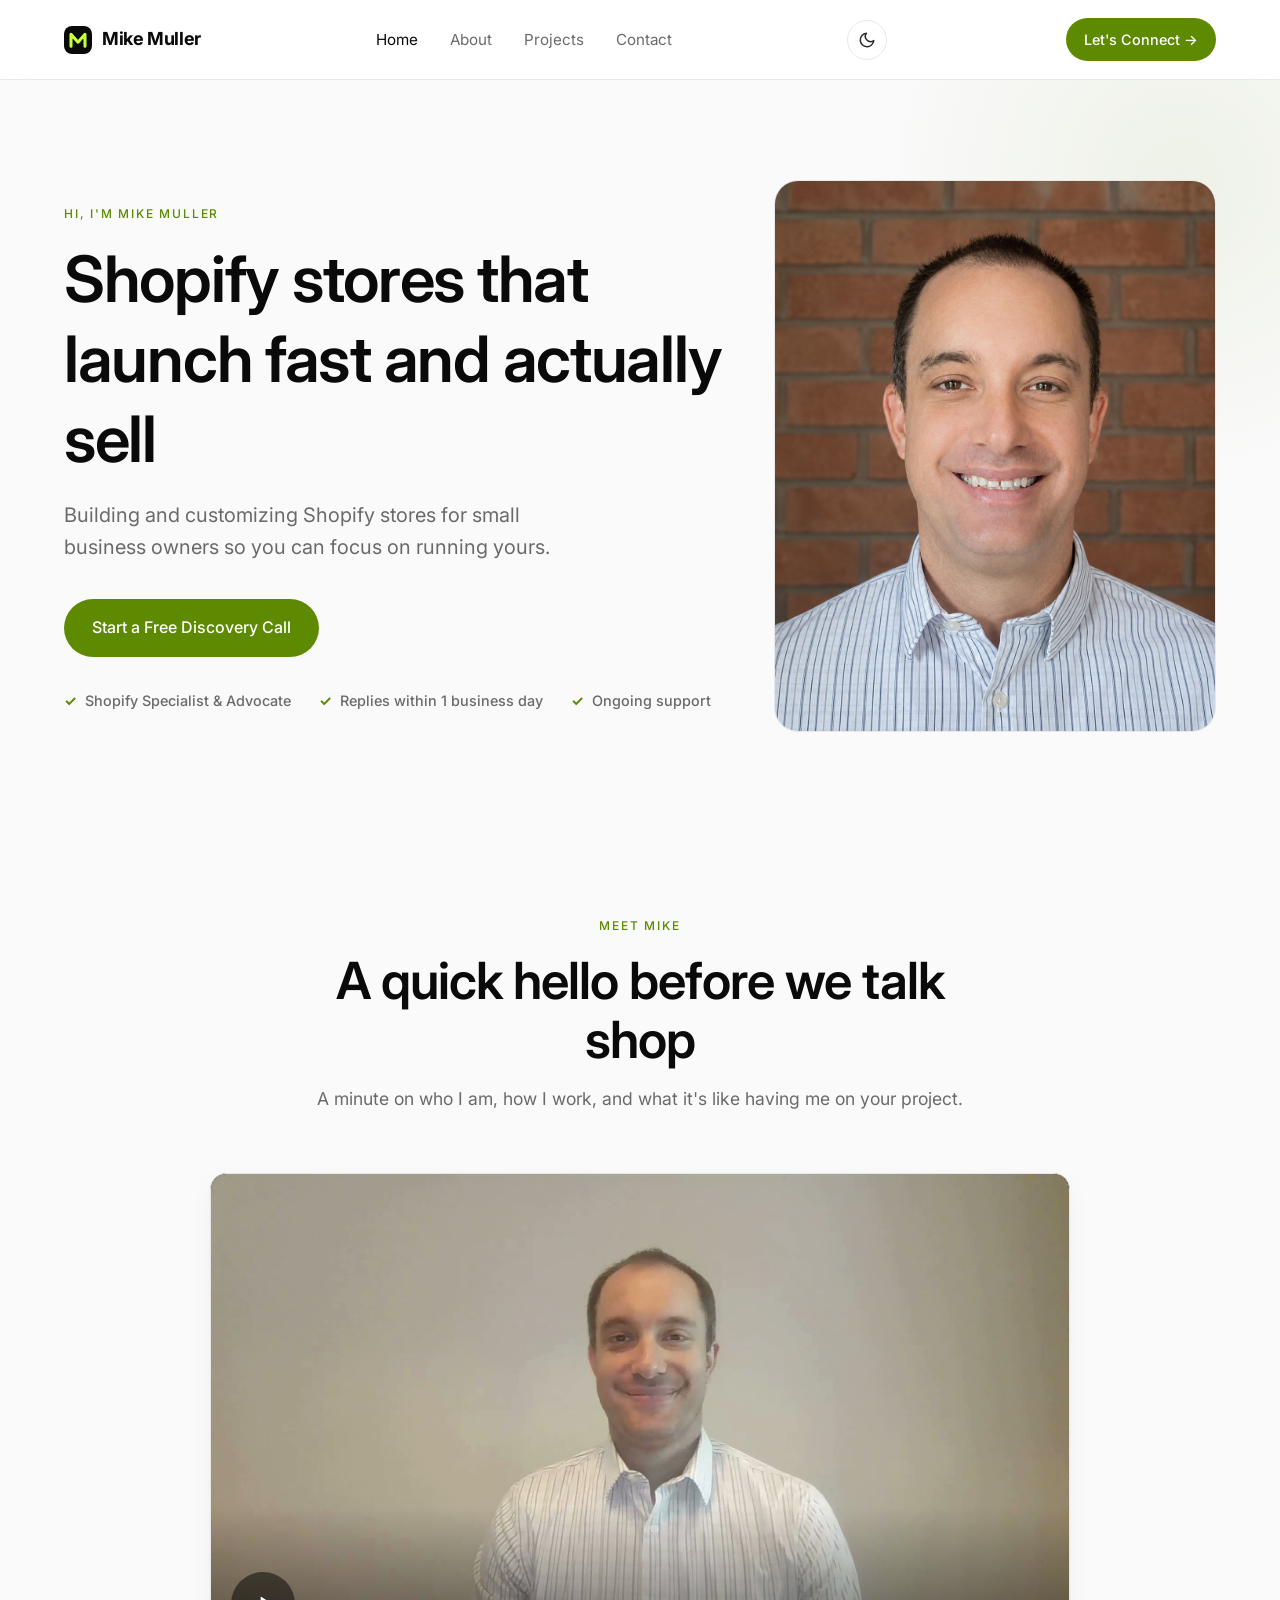
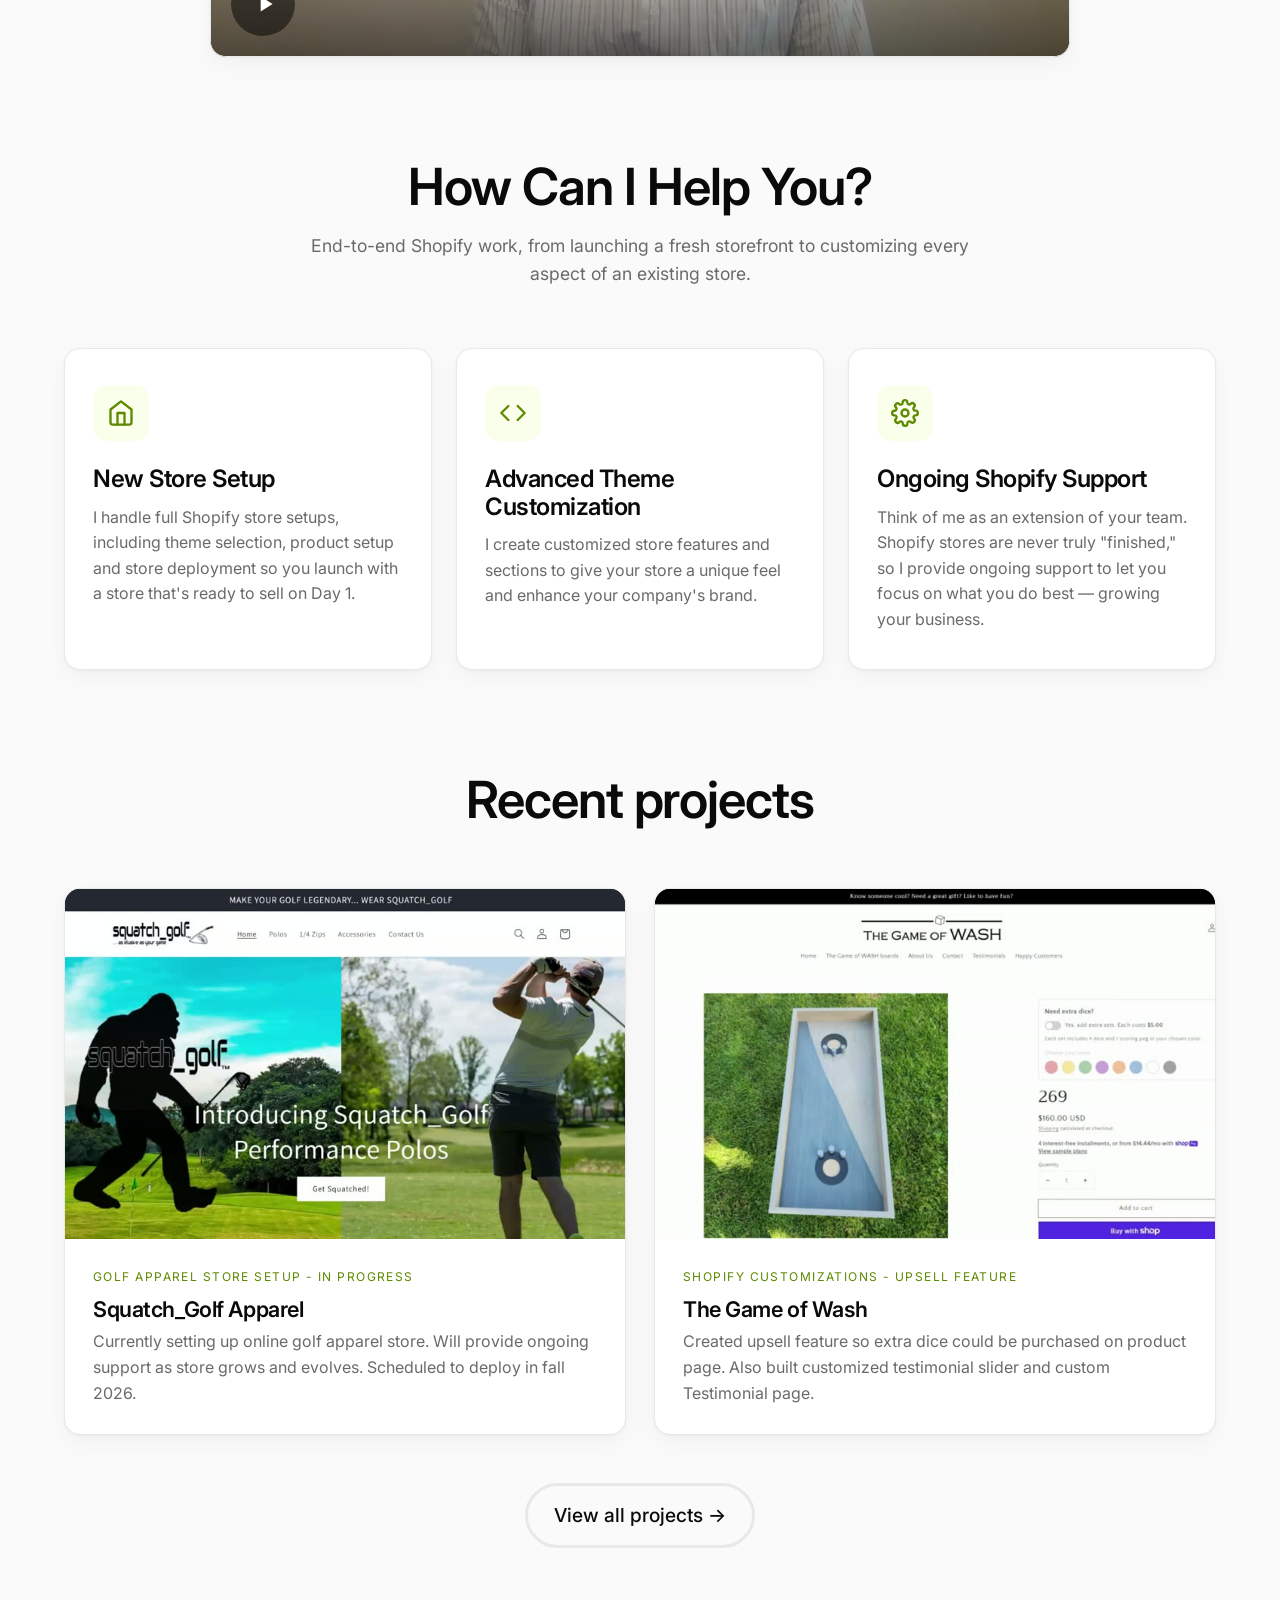
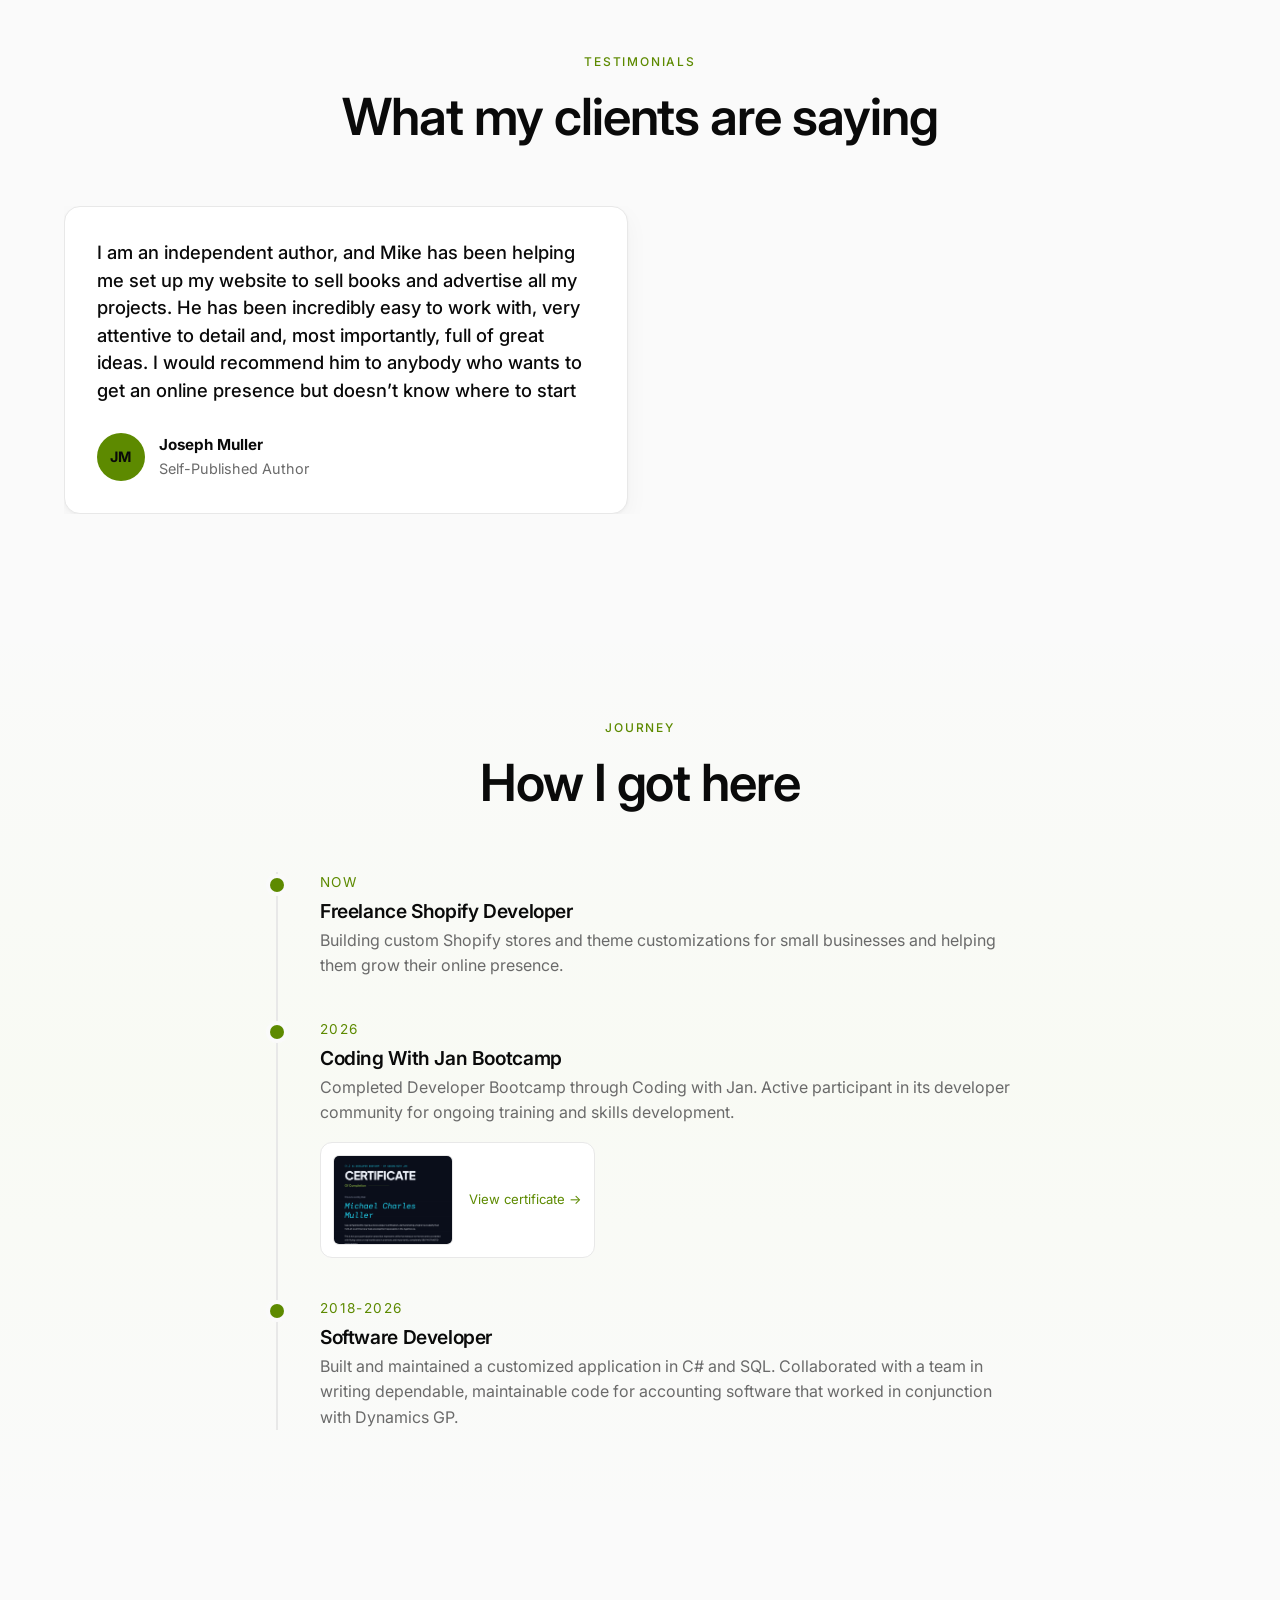
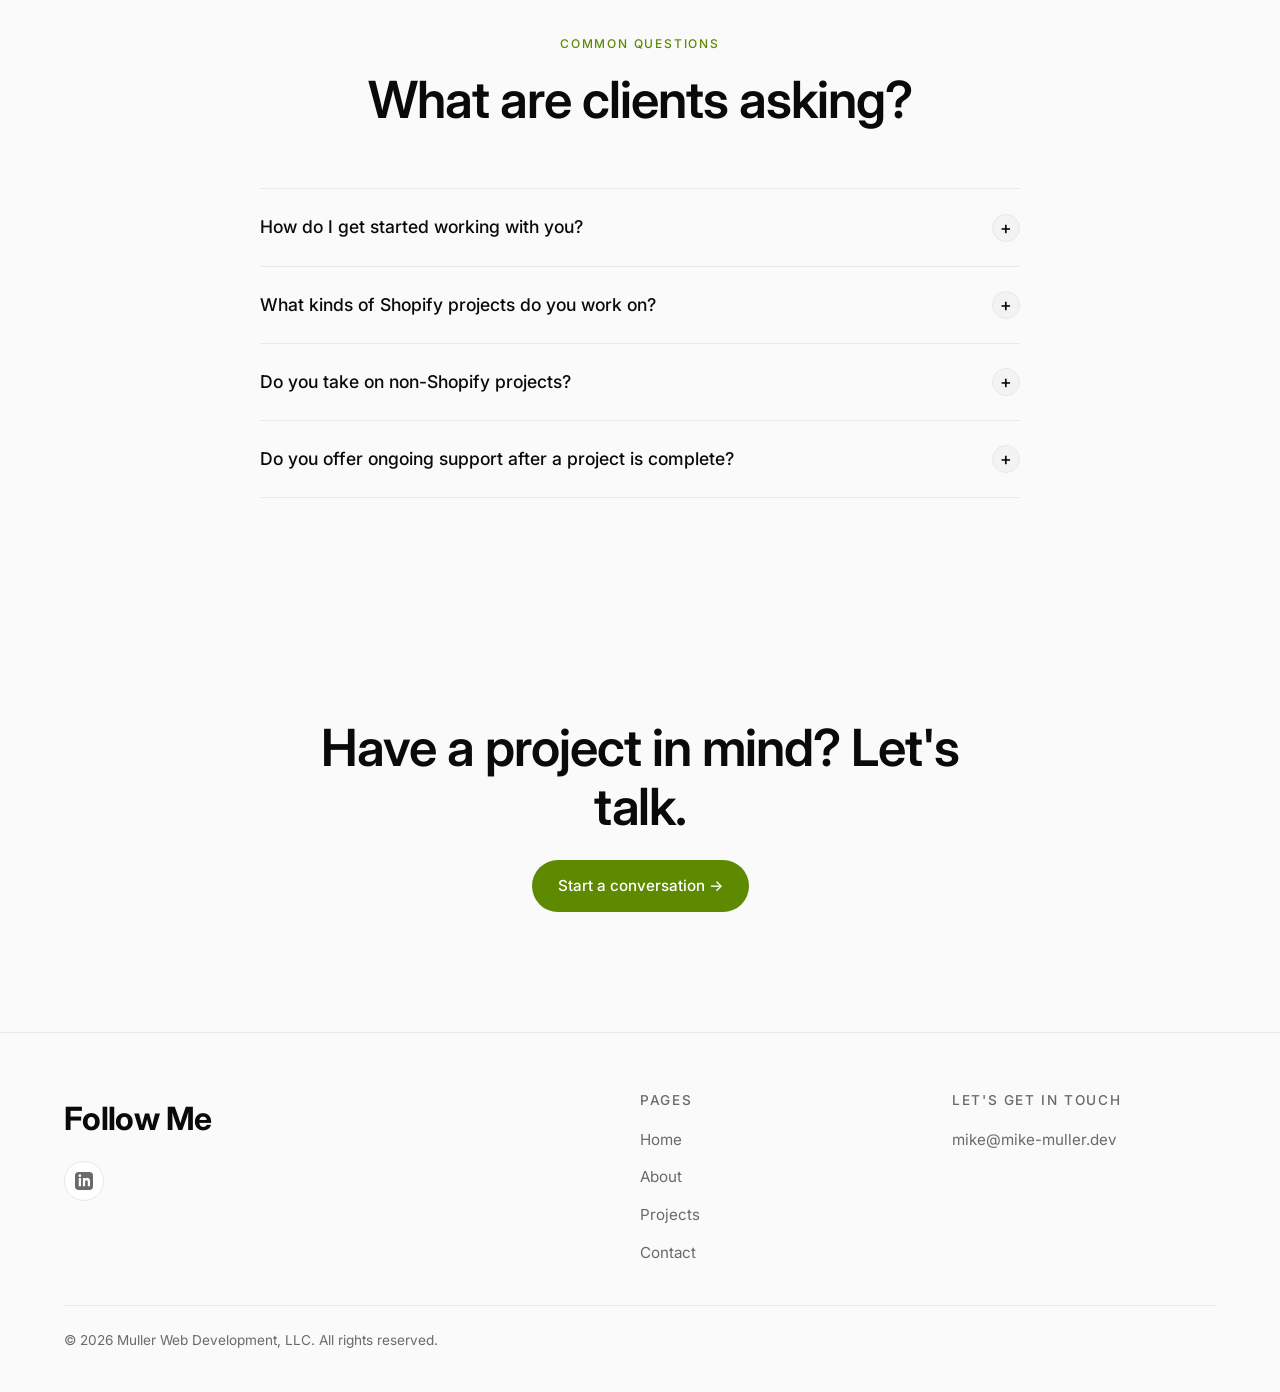
==== index.html @ 50ce7476 "Goes with previous checkin. More typo corrections and small rewording of sections." ====
<!DOCTYPE html>
<html lang="en">
<head>
  <meta charset="UTF-8" />
  <meta name="viewport" content="width=device-width, initial-scale=1.0" />
  <title>Mike Muller — Shopify Developer</title>
  <meta name="description" content="Mike Muller — Shopify Developer specializing in custom store setup, theme customization, and app integration." />
  <script>
    (function() {
      var prefersDark = false;
      try { prefersDark = localStorage.getItem('theme') === 'dark'; } catch (e) {}
      if (!prefersDark) document.documentElement.setAttribute('data-theme', 'light');
    })();
  </script>
  <link rel="preconnect" href="https://fonts.googleapis.com">
  <link rel="preconnect" href="https://fonts.gstatic.com" crossorigin>
  <link href="https://fonts.googleapis.com/css2?family=Inter:wght@400;500;600;700&display=swap" rel="stylesheet">
  <link rel="icon" type="image/svg+xml" href="assets/favicon.svg" />
  <link rel="icon" type="image/png" sizes="32x32" href="assets/favicon-32.png" />
  <link rel="icon" type="image/png" sizes="16x16" href="assets/favicon-16.png" />
  <link rel="apple-touch-icon" sizes="180x180" href="assets/apple-touch-icon.png" />
  <link rel="stylesheet" href="css/styles.css" />
</head>
<body>
  <div id="header"></div>

  <main>
    <!-- Hero -->
    <section class="hero">
      <div class="container hero-grid">
        <div>        
          <span class="eyebrow">Hi, I'm Mike Muller</span>            
          <h1>Shopify stores that launch fast and actually sell</h1>
          <p class="hero-tagline">Building and customizing Shopify stores for small business owners so you can focus on running yours.</p>
          <div class="hero-actions">
            <a href="contact.html" class="btn btn-primary">Start a Free Discovery Call</a>
          </div>
          <ul class="hero-trust">
            <li>Shopify Specialist & Advocate</li>
            <li>Replies within 1 business day</li>
            <li>Ongoing support</li>
          </ul>
        </div>
        <div class="hero-portrait">
          <img src="assets/profile-hero-enhanced.png" alt="Mike Muller" width="900" height="1125">
        </div>
      </div>
    </section>

    <!-- Intro video -->
    <section class="section" id="intro">
      <div class="container">
        <div class="section-header reveal">
          <span class="eyebrow">Meet Mike</span>
          <h2>A quick hello before we talk shop</h2>
          <p>A minute on who I am, how I work, and what it's like having me on your project.</p>
        </div>
        <button type="button" class="intro-video project-thumb-video reveal" data-video="assets/intro-home-page.mp4" aria-label="Play Mike Muller's introduction video">
          <video class="project-preview" src="assets/intro-home-page.mp4" poster="assets/home-intro-poster.jpg" muted playsinline preload="none"></video>
          <span class="video-play-badge" aria-hidden="true">
          <!-- Show play arrow within video. Without it, play icon displays as a green circle-->
            <svg viewBox="0 0 24 24" fill="currentColor"><path d="M8 5v14l11-7z"/></svg> 
          </span>
        </button>
      </div>
    </section>

    <!-- Services -->
    <section class="section" id="services" style="padding-top: 0;">
      <div class="container">
        <div class="section-header reveal">          
          <h2>How Can I Help You?</h2>
          <p>End-to-end Shopify work, from launching a fresh storefront to customizing every aspect of an existing store.</p>
        </div>
        <div class="services-grid">
          <div class="service-card reveal">
            <div class="service-icon">
              <svg viewBox="0 0 24 24" fill="none" stroke="currentColor" stroke-width="2" stroke-linecap="round" stroke-linejoin="round"><path d="M3 9l9-7 9 7v11a2 2 0 0 1-2 2H5a2 2 0 0 1-2-2z"/><polyline points="9 22 9 12 15 12 15 22"/></svg>
            </div>
            <h3>New Store Setup</h3>
            <p>I handle full Shopify store setups, including theme selection, product setup and store deployment so you launch with a store that's ready to sell on Day 1.</p>
          </div>
          <div class="service-card reveal">
            <div class="service-icon">
              <svg viewBox="0 0 24 24" fill="none" stroke="currentColor" stroke-width="2" stroke-linecap="round" stroke-linejoin="round"><polyline points="16 18 22 12 16 6"/><polyline points="8 6 2 12 8 18"/></svg>
            </div>
            <h3>Advanced Theme Customization</h3>
            <p>I create customized store features and sections to give your store a unique feel and enhance your company's brand.</p>
          </div>
          <div class="service-card reveal">
            <div class="service-icon">
              <svg viewBox="0 0 24 24" fill="none" stroke="currentColor" stroke-width="2" stroke-linecap="round" stroke-linejoin="round"><circle cx="12" cy="12" r="3"/><path d="M19.4 15a1.65 1.65 0 0 0 .33 1.82l.06.06a2 2 0 0 1-2.83 2.83l-.06-.06a1.65 1.65 0 0 0-1.82-.33 1.65 1.65 0 0 0-1 1.51V21a2 2 0 0 1-4 0v-.09A1.65 1.65 0 0 0 9 19.4a1.65 1.65 0 0 0-1.82.33l-.06.06a2 2 0 0 1-2.83-2.83l.06-.06a1.65 1.65 0 0 0 .33-1.82 1.65 1.65 0 0 0-1.51-1H3a2 2 0 0 1 0-4h.09A1.65 1.65 0 0 0 4.6 9a1.65 1.65 0 0 0-.33-1.82l-.06-.06a2 2 0 0 1 2.83-2.83l.06.06a1.65 1.65 0 0 0 1.82.33H9a1.65 1.65 0 0 0 1-1.51V3a2 2 0 0 1 4 0v.09a1.65 1.65 0 0 0 1 1.51 1.65 1.65 0 0 0 1.82-.33l.06-.06a2 2 0 0 1 2.83 2.83l-.06.06a1.65 1.65 0 0 0-.33 1.82V9a1.65 1.65 0 0 0 1.51 1H21a2 2 0 0 1 0 4h-.09a1.65 1.65 0 0 0-1.51 1z"/></svg>
            </div>
            <h3>Ongoing Shopify Support</h3>
            <p>Think of me as an extension of your team. Shopify stores are never truly "finished," so I provide ongoing support to let you focus on what you do best — growing your business.</p>
          </div>
        </div>
      </div>
    </section>    

    <!-- Projects preview -->
    <section class="section" id="projects" style="padding-top: 0;">
      <div class="container">
        <div class="section-header reveal">          
          <h2>Recent projects</h2>
        </div>
        <div class="projects-grid">
          <a href="squatchgolf.html" class="project-card reveal">
            <div class="project-thumb project-thumb-video">
              <video class="project-preview" src="assets/squatch-golf-latest.mp4" poster="assets/squatch-golf-latest-poster.jpg" muted playsinline preload="metadata"></video>
            </div>
            <div class="project-body">
              <span class="project-tag">Golf Apparel Store Setup - In Progress</span>
              <h3>Squatch_Golf Apparel</h3>
              <p>Currently setting up online golf apparel store. Will provide ongoing support as store grows and evolves. Scheduled to deploy in fall 2026.</p>
            </div>
          </a>
          <a href="thegameofwash.html" class="project-card reveal">
            <div class="project-thumb project-thumb-video">
              <video class="project-preview" src="assets/game-of-wash.mp4" poster="assets/game-of-wash-poster.jpg" muted playsinline preload="metadata"></video>
            </div>            
            <div class="project-body">
              <span class="project-tag">Shopify Customizations - Upsell feature</span>
              <h3>The Game of Wash</h3>
              <p>Created upsell feature so extra dice could be purchased on product page. Also built customized testimonial slider and custom Testimonial page.</p>
            </div>
          </a>
        </div>
        <div class="projects-cta reveal">
          <a href="projects.html" class="btn btn-ghost">View all projects →</a>
        </div>
      </div>
    </section>

    <!-- Testimonials carousel -->
    <section class="section" id="testimonials" style="padding-top: 0;">
      <div class="container">
        <div class="section-header reveal">
          <span class="eyebrow">Testimonials</span>
          <h2>What my clients are saying</h2>
        </div>

        <div class="testimonial-carousel reveal" role="region" aria-roledescription="carousel" aria-label="Client testimonials">
          <div class="testimonial-viewport">
            <div class="testimonial-track">
              <!-- Real testimonial -->
              <figure class="testimonial-card">
                <blockquote>I am an independent author, and Mike has been helping me set up my website to sell books and advertise all my projects. He has been incredibly easy to work with, very attentive to detail and, most importantly, full of great ideas.  I would recommend him to anybody who wants to get an online presence but doesn’t know where to start</blockquote>
                <figcaption class="testimonial-author">
                  <span class="testimonial-avatar" aria-hidden="true">JM</span>
                  <span>
                    <strong>Joseph Muller</strong>
                    <span class="testimonial-role">Self-Published Author</span>
                  </span>
                </figcaption>
              </figure>
            </div>
          </div>

          <div class="testimonial-controls">
            <button type="button" class="testimonial-arrow" data-testimonial-prev aria-label="Previous testimonial">
              <svg viewBox="0 0 24 24" fill="none" stroke="currentColor" stroke-width="2" stroke-linecap="round" stroke-linejoin="round" aria-hidden="true"><path d="M15 18l-6-6 6-6"/></svg>
            </button>
            <button type="button" class="testimonial-arrow" data-testimonial-next aria-label="Next testimonial">
              <svg viewBox="0 0 24 24" fill="none" stroke="currentColor" stroke-width="2" stroke-linecap="round" stroke-linejoin="round" aria-hidden="true"><path d="M9 18l6-6-6-6"/></svg>
            </button>
          </div>
        </div>
      </div>
    </section>

     <!-- Timeline -->
    <section class="section" style="background: linear-gradient(180deg, transparent, rgba(199,255,58,0.03), transparent);">
      <div class="container">
        <div class="section-header reveal">
          <span class="eyebrow">Journey</span>
          <h2>How I got here</h2>
        </div>
        <div class="timeline">
          <div class="timeline-item reveal">
            <div class="timeline-date">Now</div>
            <h3>Freelance Shopify Developer</h3>
            <p>Building custom Shopify stores and theme customizations for small businesses and helping them grow their online presence.</p>
          </div>
          <div class="timeline-item reveal">
            <div class="timeline-date">2026</div>
            <h3>Coding With Jan Bootcamp</h3>
            <p>Completed Developer Bootcamp through Coding with Jan. Active participant in its developer community for ongoing training and skills development.</p>
            <div class="credential">
              <button type="button" class="credential-card" data-image="assets/certificate.png"
                      data-image-alt="AI Developer Bootcamp certificate awarded to Michael Charles Muller by Coding with Jan, dated August 2026">
                <img class="credential-thumb" src="assets/certificate.png" alt="" loading="lazy">
                <span class="credential-body">
                  <span class="credential-action">View certificate →</span>
                </span>
              </button>
            </div>
          </div>
          <div class="timeline-item reveal">
            <div class="timeline-date">2018-2026</div>
            <h3>Software Developer</h3>
            <p>Built and maintained a customized application in C# and SQL. Collaborated with a team in writing dependable, maintainable code for accounting software that worked in conjunction with Dynamics GP.</p>
          </div>
        </div>
      </div>
    </section>

    <!-- FAQ -->
    <section class="section">
      <div class="container">
        <div class="section-header reveal">
          <span class="eyebrow">Common questions</span>
          <h2>What are clients asking?</h2>
        </div>
        <div class="faq-list">
          <div class="faq-item reveal">
            <button class="faq-question">How do I get started working with you?<span class="faq-toggle">+</span></button>
            <div class="faq-answer"><p>Fill out the contact form and tell me about your project. I'll get back to you within 1 business day to schedule a free discovery call. From there, I'll send a proposal with scope, timeline, and pricing.</p></div>
          </div>
          <div class="faq-item reveal">
            <button class="faq-question">What kinds of Shopify projects do you work on?<span class="faq-toggle">+</span></button>
            <div class="faq-answer"><p>I specialize in Shopify store builds, theme customizations, ongoing support and landing page design. Currently, I don't work on custom Shopify apps.</p></div>
          </div>
          <div class="faq-item reveal">
            <button class="faq-question">Do you take on non-Shopify projects?<span class="faq-toggle">+</span></button>
            <div class="faq-answer"><p>Occasionally, but my core expertise is Shopify. If you're not sure, reach out and we can discuss.</p></div>
          </div>
          <div class="faq-item reveal">
            <button class="faq-question">Do you offer ongoing support after a project is complete?<span class="faq-toggle">+</span></button>
            <div class="faq-answer"><p>Yes. Every project includes a 30-day post-launch period for bug fixes at no charge. After that, ongoing support and updates are available as a paid service. I'll always give you clear documentation so your team can handle day-to-day tasks independently if you prefer.</p></div>
          </div>          
        </div>
      </div>
    </section>

    <!-- Footer CTA -->
    <section class="footer-cta">
      <div class="container">        
        <h2 class="reveal">Have a project in mind? Let's talk.</h2>
        <a href="contact.html" class="btn btn-primary">Start a conversation →</a>
      </div>
    </section>
  </main>

  <div class="video-lightbox" id="videoLightbox" role="dialog" aria-modal="true" aria-label="Media preview" aria-hidden="true">
    <button type="button" class="video-lightbox-close" aria-label="Close preview">&times;</button>
    <div class="video-lightbox-inner">
      <video class="video-lightbox-player" controls playsinline></video>
      <img class="video-lightbox-image" alt="" hidden>
    </div>
  </div>

  <div id="footer"></div>

  <script src="js/includes.js"></script>
</body>
</html>
---- css/styles.css ----
/* ===== Reset & base ===== */
*, *::before, *::after { box-sizing: border-box; margin: 0; padding: 0; }
html { scroll-behavior: smooth; }
body {
  font-family: 'Inter', -apple-system, BlinkMacSystemFont, 'Segoe UI', Roboto, sans-serif;
  background: var(--bg);
  color: var(--text);
  line-height: 1.6;
  -webkit-font-smoothing: antialiased;
  overflow-x: hidden;
  transition: background-color 0.3s ease, color 0.3s ease;
}
img { max-width: 100%; display: block; }
a { color: inherit; text-decoration: none; }
button { font: inherit; cursor: pointer; border: none; background: none; color: inherit; }

:root {
  --bg: #0a0a0a;
  --bg-elev: #141414;
  --bg-card: #161616;
  --border: #262626;
  --text: #e8e8e8;
  --muted: #8a8a8a;
  --heading: #ffffff;
  --nav-bg: rgba(10, 10, 10, 0.85);
  --portrait-text: rgba(255, 255, 255, 0.06);
  --accent: #c7ff3a;
  --accent-hover: #b8f028;
  --error: #ff6b6b;
  --max-width: 1200px;
  --radius: 16px;
}

[data-theme="light"] {
  --bg: #fafafa;
  --bg-elev: #ffffff;
  --bg-card: #ffffff;
  --border: #e8e8e8;
  --text: #2a2a2a;
  --muted: #6a6a6a;
  --heading: #0a0a0a;
  --nav-bg: rgba(255, 255, 255, 0.85);
  --portrait-text: rgba(0, 0, 0, 0.06);
  --accent: #5d8a00;
  --accent-hover: #4a6f00;
  --error: #c92a2a;
}

.container {
  max-width: var(--max-width);
  margin: 0 auto;
  padding: 0 24px;
}

/* ===== Typography ===== */
h1, h2, h3, h4 { font-weight: 600; line-height: 1.15; letter-spacing: -0.02em; color: var(--heading); }
h1 { font-size: clamp(2.5rem, 6vw, 5rem); }
h2 { font-size: clamp(2rem, 4vw, 3.25rem); }
h3 { font-size: 1.5rem; }
p { color: var(--muted); }

.eyebrow {
  display: inline-block;
  font-size: 0.75rem;
  text-transform: uppercase;
  letter-spacing: 0.15em;
  color: var(--accent);
  font-weight: 500;
  margin-bottom: 16px;
}

/* ===== Navigation ===== */
.nav {
  position: sticky;
  top: 0;
  z-index: 100;
  background: var(--nav-bg);
  backdrop-filter: blur(12px);
  -webkit-backdrop-filter: blur(12px);
  border-bottom: 1px solid var(--border);
  transition: background-color 0.3s ease, border-color 0.3s ease;
}
.nav-inner {
  display: flex;
  align-items: center;
  justify-content: space-between;
  padding: 18px 24px;
  max-width: var(--max-width);
  margin: 0 auto;
}
.logo {
  display: inline-flex;
  align-items: center;
  gap: 10px;
  font-weight: 700;
  font-size: 1.125rem;
  letter-spacing: -0.02em;
  color: var(--heading);
}
.logo-mark {
  flex-shrink: 0;
  border-radius: 8px;
}
.logo .logo-text { color: var(--heading); }
.logo span { color: var(--accent); }
.nav-links {
  display: flex;
  gap: 32px;
  list-style: none;
}
.nav-links a {
  color: var(--muted);
  font-size: 0.95rem;
  transition: color 0.2s;
}
.nav-links a:hover, .nav-links a.active { color: var(--heading); }
.nav-cta {
  display: inline-flex;
  align-items: center;
  gap: 8px;
  background: var(--accent);
  color: #0a0a0a;
  padding: 10px 18px;
  border-radius: 999px;
  font-weight: 500;
  font-size: 0.9rem;
  transition: background 0.2s, transform 0.2s;
}
.nav-cta:hover { background: var(--accent-hover); transform: translateY(-1px); }
.nav-toggle {
  display: none;
  width: 40px;
  height: 40px;
  align-items: center;
  justify-content: center;
}
.nav-toggle span {
  width: 22px;
  height: 2px;
  background: var(--heading);
  position: relative;
  transition: all 0.3s;
}
.nav-toggle span::before, .nav-toggle span::after {
  content: '';
  position: absolute;
  left: 0;
  width: 22px;
  height: 2px;
  background: var(--heading);
  transition: all 0.3s;
}
.nav-toggle span::before { top: -7px; }
.nav-toggle span::after { top: 7px; }

/* ===== Buttons ===== */
.btn {
  display: inline-flex;
  align-items: center;
  gap: 10px;
  padding: 14px 26px;
  border-radius: 999px;
  font-weight: 500;
  font-size: 0.95rem;
  transition: transform 0.2s, background 0.2s, color 0.2s;
}
.btn-primary {
  background: var(--accent);
  color: #0a0a0a;
}
.btn-primary:hover { background: var(--accent-hover); transform: translateY(-2px); }
.btn-ghost {
  border: 3px solid var(--border);
  font-size: 1.2rem;
  color: var(--heading);
}
.btn-ghost:hover { border-color: var(--accent); color: var(--accent); }

/* ===== Hero ===== */
.hero {
  padding: 100px 0 80px;
  position: relative;
  overflow: hidden;
}
.hero::before {
  content: '';
  position: absolute;
  top: -200px;
  right: -200px;
  width: 600px;
  height: 600px;
  background: radial-gradient(circle, rgba(199, 255, 58, 0.15), transparent 70%);
  pointer-events: none;
}
.hero-grid {
  display: grid;
  grid-template-columns: 1.5fr 1fr;
  gap: 48px;
  align-items: center;
}
.hero h1 { font-size: clamp(2.5rem, 5vw, 4rem); line-height: 1.25; margin-bottom: 20px; }
.hero-tagline {
  font-size: 1.25rem;
  margin-bottom: 36px;
  max-width: 520px;
  color: var(--muted);
}
.hero-actions { display: flex; gap: 16px; flex-wrap: wrap; align-items: center; }
.hero-actions .btn { font-size: 1rem; }
.hero-actions .btn-primary { border: 2px solid transparent; }

/* Bullet points in hero section. All begin with checkmark.*/
.hero-trust {
  display: flex;
  flex-wrap: wrap;
  gap: 12px 28px;
  margin-top: 32px;
  list-style: none;
}
.hero-trust li {
  display: flex;
  align-items: center;
  gap: 8px;
  font-size: 0.9rem;
  font-weight: 500;
  color: var(--muted);
}
.hero-trust li::before {
  content: '✓';
  color: var(--accent);
  font-weight: 700;
}
.hero-portrait {
  aspect-ratio: 4/5;
  background: linear-gradient(135deg, #1a1a1a, #0a0a0a);
  border: 1px solid var(--border);
  border-radius: 24px;
  position: relative;
  overflow: hidden;
  display: flex;
  align-items: center;
  justify-content: center;
}
/* Lime glow is the fallback treatment behind the initials only —
   it would tint the photo when one is present. */
.hero-portrait:not(:has(img))::after {
  content: '';
  position: absolute;
  inset: 0;
  background:
    radial-gradient(circle at 30% 30%, rgba(199, 255, 58, 0.18), transparent 50%),
    radial-gradient(circle at 70% 70%, rgba(199, 255, 58, 0.08), transparent 50%);
}
.hero-portrait img {
  width: 100%;
  height: 100%;
  object-fit: cover;
  display: block;
}
/* ===== Sections ===== */
.section { padding: 100px 0; }
.section-header {
  text-align: center;
  max-width: 700px;
  margin: 0 auto 60px;
}
.section-header p { margin-top: 16px; font-size: 1.1rem; }

/* ===== Services ===== */
.services-grid {
  display: grid;
  grid-template-columns: repeat(3, 1fr);
  gap: 24px;
}
.service-card {
  background: var(--bg-card);
  border: 1px solid var(--border);
  border-radius: var(--radius);
  padding: 36px 28px;
  transition: transform 0.3s, border-color 0.3s;
}
.service-card:hover {
  transform: translateY(-4px);
  border-color: var(--accent);
}
.service-icon {
  width: 56px;
  height: 56px;
  border-radius: 14px;
  background: rgba(199, 255, 58, 0.1);
  display: flex;
  align-items: center;
  justify-content: center;
  margin-bottom: 24px;
  color: var(--accent);
}
.service-icon svg { width: 28px; height: 28px; }
.service-card h3 { margin-bottom: 12px; }

/* ===== Projects ===== */
.projects-grid {
  display: grid;
  grid-template-columns: repeat(2, 1fr);
  gap: 28px;
}
.project-card {
  border-radius: var(--radius);
  overflow: hidden;
  border: 1px solid var(--border);
  background: var(--bg-card);
  transition: transform 0.3s, border-color 0.3s;
}
.project-card:hover { transform: translateY(-4px); border-color: var(--accent); }
.project-thumb {
  aspect-ratio: 16/10;
  position: relative;
  display: flex;
  align-items: center;
  justify-content: center;
  font-size: 2rem;
  font-weight: 600;
  color: rgba(255,255,255,0.15);
}
.project-thumb-4 { background: linear-gradient(135deg, #1d8c5b, #0c3322); }
.project-body { padding: 24px 28px 28px; }
.project-tag {
  display: inline-block;
  font-size: 0.75rem;
  text-transform: uppercase;
  letter-spacing: 0.12em;
  color: var(--accent);
  margin-bottom: 10px;
}
.project-body h3 { margin-bottom: 8px; font-size: 1.35rem; }

.projects-cta { text-align: center; margin-top: 48px; }

/* ===== Video thumbnails (reusable) =====
   Turn any project thumbnail into a clickable video preview:
   give the thumb the .project-thumb-video class, drop a <video>
   inside it, and add data-video="path/to/clip.mp4" so a click
   opens the lightbox with sound. Reuse on any card. */
.project-thumb-video {
  padding: 0;
  border: none;
  cursor: pointer;
  background: #000;
  width: 100%;
  font: inherit;
}
.project-thumb-video .project-preview {
  position: absolute;
  inset: 0;
  width: 100%;
  height: 100%;
  object-fit: cover;
  display: block;
}
.video-play-badge {
  position: relative;
  z-index: 1;
  width: 64px;
  height: 64px;
  border-radius: 50%;
  background: rgba(0, 0, 0, 0.5);
  display: flex;
  align-items: center;
  justify-content: center;
  color: #fff;
  transition: transform 0.2s, background 0.2s, color 0.2s;
}
.video-play-badge svg { width: 26px; height: 26px; margin-left: 3px; }
.project-thumb-video:hover .video-play-badge,
.project-thumb-video:focus-visible .video-play-badge {
  transform: scale(1.08);
  background: var(--accent);
  color: #111;
}

/* ===== Intro video (home page) =====
   Same click-to-play behaviour as a project thumbnail, but framed as a
   single centered player: wider, and 16/9 to match the source clip so
   the poster isn't cropped. Declared after .project-thumb-video so the
   border here wins over that rule's `border: none`. */
.intro-video {
  max-width: 860px;
  margin: 0 auto;
  aspect-ratio: 16/9;
  position: relative;
  display: flex;
  align-items: center;
  justify-content: center;
  border: 1px solid var(--border);
  border-radius: var(--radius);
  overflow: hidden;
  transition: transform 0.3s, border-color 0.3s;
}
.intro-video:hover,
.intro-video:focus-visible { transform: translateY(-4px); border-color: var(--accent); }
/* The speaker sits dead center in frame, so park the play button in the
   corner rather than on top of his face, over a scrim that keeps it
   readable against a light background. */
.intro-video .video-play-badge {
  position: absolute;
  left: 20px;
  bottom: 20px;
}
.intro-video::after {
  content: '';
  position: absolute;
  inset: auto 0 0 0;
  height: 150px;
  background: linear-gradient(transparent, rgba(0, 0, 0, 0.5));
  pointer-events: none;
}

/* ===== Credential card =====
   Sits inside a timeline item as proof for the claim above it, and opens
   the full certificate in the lightbox. Sized to its own contents, so the
   box stays snug if the label text changes. */
.credential { margin-top: 16px; }
.credential-card {
  display: flex;
  align-items: center;
  gap: 16px;
  width: fit-content;
  max-width: 100%;
  padding: 12px;
  text-align: left;
  background: var(--bg-card);
  border: 1px solid var(--border);
  border-radius: 12px;
  transition: border-color 0.2s, transform 0.2s;
}
.credential-card:hover {
  border-color: var(--accent);
  transform: translateY(-2px);
}
/* The certificate is portrait A4, so showing it whole would make a very tall
   thumbnail. Crop to the top band instead — that's the title and the name. */
.credential-thumb {
  width: 120px;
  height: 90px;
  flex-shrink: 0;
  object-fit: cover;
  object-position: top center;
  border-radius: 6px;
  border: 1px solid var(--border);
}
.credential-body {
  display: flex;
  flex-direction: column;
  gap: 2px;
  min-width: 0;
}
.credential-action { font-size: 0.82rem; color: var(--accent); }

/* ===== Video lightbox ===== */
.video-lightbox {
  position: fixed;
  inset: 0;
  z-index: 1000;
  display: none;
  align-items: center;
  justify-content: center;
  padding: 24px;
  background: rgba(0, 0, 0, 0.85);
}
.video-lightbox.open { display: flex; }
.video-lightbox-inner { width: min(960px, 100%); }
.video-lightbox-player {
  width: 100%;
  max-height: 85vh;
  display: block;
  border-radius: var(--radius);
  background: #000;
}
.video-lightbox-image {
  width: 100%;
  max-height: 85vh;
  object-fit: contain;
  border-radius: var(--radius);
}
/* The base `img { display: block }` rule outranks the browser's own
   [hidden] styling, so hiding has to be stated explicitly here. */
.video-lightbox-player[hidden], .video-lightbox-image[hidden] { display: none; }
.video-lightbox-close {
  position: absolute;
  top: 20px;
  right: 24px;
  width: 44px;
  height: 44px;
  border: none;
  border-radius: 50%;
  background: rgba(255, 255, 255, 0.12);
  color: #fff;
  font-size: 1.7rem;
  line-height: 1;
  cursor: pointer;
  transition: background 0.2s;
}
.video-lightbox-close:hover { background: rgba(255, 255, 255, 0.28); }

/* ===== Timeline ===== */
.timeline {
  max-width: 760px;
  margin: 0 auto;
  position: relative;
}
.timeline::before {
  content: '';
  position: absolute;
  left: 16px;
  top: 0;
  bottom: 0;
  width: 2px;
  background: var(--border);
}
.timeline-item {
  position: relative;
  padding-left: 60px;
  padding-bottom: 40px;
}
.timeline-item:last-child { padding-bottom: 0; }
.timeline-item::before {
  content: '';
  position: absolute;
  left: 10px;
  top: 6px;
  width: 14px;
  height: 14px;
  border-radius: 50%;
  background: var(--accent);
  box-shadow: 0 0 0 4px var(--bg);
}
.timeline-date {
  font-size: 0.85rem;
  color: var(--accent);
  text-transform: uppercase;
  letter-spacing: 0.1em;
  margin-bottom: 6px;
}
.timeline-item h3 { font-size: 1.2rem; margin-bottom: 6px; }

/* ===== Testimonials carousel =====
   --per-view drives everything: the card width is derived from it, and
   main.js reads it back to know how far one arrow click should slide.
   Change it here (or in a media query) to show more or fewer at once. */
.testimonial-carousel {
  --per-view: 2;
  --t-gap: 24px;
}
.testimonial-viewport { overflow: hidden; }
.testimonial-track {
  display: flex;
  gap: var(--t-gap);
  transition: transform 0.45s ease;
}
.testimonial-card {
  flex: 0 0 calc((100% - (var(--per-view) - 1) * var(--t-gap)) / var(--per-view));
  display: flex;
  flex-direction: column;
  padding: 32px;
  border: 1px solid var(--border);
  border-radius: var(--radius);
  background: var(--bg-card);
  transition: border-color 0.3s;
}
.testimonial-card:hover { border-color: var(--accent); }
.testimonial-card blockquote {
  font-size: 1.15rem;
  font-weight: 500;
  line-height: 1.5;
  color: var(--heading);
  margin-bottom: 28px;
}
.testimonial-author {
  display: flex;
  align-items: center;
  gap: 14px;
  margin-top: auto;
}
.testimonial-avatar {
  flex-shrink: 0;
  width: 48px;
  height: 48px;
  border-radius: 50%;
  display: inline-flex;
  align-items: center;
  justify-content: center;
  background: var(--accent);
  color: #0a0a0a;
  font-size: 0.9rem;
  font-weight: 700;
  letter-spacing: 0.02em;
}
.testimonial-author strong {
  display: block;
  color: var(--heading);
  font-size: 0.95rem;
}
.testimonial-role {
  display: block;
  color: var(--muted);
  font-size: 0.9rem;
}
.testimonial-controls {
  display: flex;
  justify-content: flex-end;
  gap: 8px;
  margin-top: 28px;
}
/* Hidden by main.js when there is nothing to scroll to */
.testimonial-controls[hidden] { display: none; }
.testimonial-arrow {
  width: 48px;
  height: 48px;
  display: inline-flex;
  align-items: center;
  justify-content: center;
  border: 1px solid var(--border);
  border-radius: 10px;
  background: var(--bg-card);
  color: var(--heading);
  transition: background-color 0.2s, border-color 0.2s, color 0.2s, opacity 0.2s;
}
.testimonial-arrow svg { width: 20px; height: 20px; }
.testimonial-arrow:hover:not(:disabled) {
  background: var(--accent);
  border-color: var(--accent);
  color: #0a0a0a;
}
.testimonial-arrow:disabled {
  opacity: 0.35;
  cursor: not-allowed;
}

/* ===== FAQ ===== */
.faq-list {
  max-width: 760px;
  margin: 0 auto;
}
.faq-item {
  border-bottom: 1px solid var(--border);
}
.faq-item:first-child { border-top: 1px solid var(--border); }
.faq-question {
  width: 100%;
  text-align: left;
  padding: 24px 0;
  display: flex;
  justify-content: space-between;
  align-items: center;
  gap: 24px;
  font-size: 1.1rem;
  font-weight: 500;
  color: var(--heading);
  transition: color 0.2s;
}
.faq-question:hover { color: var(--accent); }
.faq-toggle {
  width: 28px;
  height: 28px;
  border-radius: 50%;
  background: var(--bg-card);
  border: 1px solid var(--border);
  display: flex;
  align-items: center;
  justify-content: center;
  flex-shrink: 0;
  transition: transform 0.3s, background 0.2s;
  font-size: 1.1rem;
  line-height: 1;
}
.faq-item.open .faq-toggle { transform: rotate(45deg); background: var(--accent); color: #0a0a0a; }
.faq-answer {
  max-height: 0;
  overflow: hidden;
  transition: max-height 0.35s ease, padding 0.35s ease;
}
.faq-item.open .faq-answer {
  max-height: 400px;
  padding-bottom: 24px;
}

/* ===== Footer CTA ===== */
.footer-cta {
  text-align: center;
  padding: 120px 0;
  position: relative;
}
.footer-cta h2 { margin-bottom: 24px; max-width: 720px; margin-left: auto; margin-right: auto; }
/* ===== Footer ===== */
.footer {
  border-top: 1px solid var(--border);
  padding: 60px 0 40px;
}
.footer-inner {
  display: grid;
  grid-template-columns: 2fr 1fr 1fr;
  gap: 48px;
  margin-bottom: 40px;
}
.footer h4 { font-size: 0.85rem; text-transform: uppercase; letter-spacing: 0.12em; color: var(--muted); margin-bottom: 18px; font-weight: 500; }
.footer-col ul { list-style: none; display: flex; flex-direction: column; gap: 12px; }
.footer-col a { color: var(--muted); font-size: 0.95rem; transition: color 0.2s; }
.footer-col a:hover { color: var(--accent); }
.footer-socials { display: flex; gap: 14px; }
.footer-socials a {
  width: 40px;
  height: 40px;
  border-radius: 50%;
  background: var(--bg-card);
  border: 1px solid var(--border);
  display: flex;
  align-items: center;
  justify-content: center;
  color: var(--muted);
  transition: all 0.2s;
}
.footer-socials a:hover { background: var(--accent); color: #0a0a0a; border-color: var(--accent); }
.footer-socials svg { width: 18px; height: 18px; }
.footer-bottom {
  border-top: 1px solid var(--border);
  padding-top: 24px;
  display: flex;
  justify-content: space-between;
  align-items: center;
  font-size: 0.85rem;
  color: var(--muted);
}

/* ===== About page ===== */
.about-grid {
  display: grid;
  grid-template-columns: 1fr 1.4fr;
  gap: 60px;
  align-items: start;
}
.about-text p { margin-bottom: 18px; font-size: 1.05rem; line-height: 1.75; }
.about-text p strong { color: var(--heading); font-weight: 500; }

.skills-grid {
  display: grid;
  grid-template-columns: repeat(auto-fill, minmax(160px, 1fr));
  gap: 12px;
  margin-top: 24px;
}
.skill-chip {
  padding: 12px 18px;
  background: var(--bg-card);
  border: 1px solid var(--border);
  border-radius: 10px;
  font-size: 0.9rem;
  text-align: center;
  color: var(--heading);
  transition: all 0.2s;
}
.skill-chip:hover { border-color: var(--accent); color: var(--accent); }

/* ===== Contact page ===== */
.contact-grid {
  display: grid;
  grid-template-columns: 1fr 1.2fr;
  gap: 60px;
  align-items: start;
}
.contact-info p { margin-bottom: 24px; font-size: 1.05rem; }
.contact-detail {
  display: flex;
  align-items: center;
  gap: 14px;
  padding: 16px 0;
  border-bottom: 1px solid var(--border);
}
.contact-detail svg { width: 20px; height: 20px; color: var(--accent); flex-shrink: 0; }
.contact-detail span { color: var(--heading); }

.contact-form {
  background: var(--bg-card);
  border: 1px solid var(--border);
  border-radius: var(--radius);
  padding: 36px;
}
.form-row { margin-bottom: 20px; }
.form-row label { display: block; font-size: 0.85rem; text-transform: uppercase; letter-spacing: 0.1em; color: var(--muted); margin-bottom: 8px; }
.form-row input, .form-row textarea, .form-row select {
  width: 100%;
  background: var(--bg);
  border: 1px solid var(--border);
  border-radius: 10px;
  padding: 14px 16px;
  color: var(--heading);
  font-family: inherit;
  font-size: 0.95rem;
  transition: border-color 0.2s;
}
.form-row input:focus, .form-row textarea:focus, .form-row select:focus {
  outline: none;
  border-color: var(--accent);
}
.form-row textarea { resize: vertical; min-height: 140px; }

/* Form validation */
.form-row.invalid input,
.form-row.invalid textarea,
.form-row.invalid select { border-color: var(--error); }
.form-error {
  display: block;
  margin-top: 6px;
  font-size: 0.8rem;
  color: var(--error);
}
.form-alert {
  display: none;
  margin-bottom: 22px;
  padding: 12px 16px;
  border-radius: 10px;
  border: 1px solid var(--error);
  background: color-mix(in srgb, var(--error) 10%, transparent);
  color: var(--error);
  font-size: 0.88rem;
  line-height: 1.5;
}
.form-alert.show { display: block; }
.form-alert.success {
  border-color: var(--accent);
  background: color-mix(in srgb, var(--accent) 12%, transparent);
  color: var(--heading);
}

/* ===== Case study (individual project pages) =====
   squashgolf.html, thegameofwash.html, josephmuller.html, bikeshack.html
   all share this layout: centered title block up top, the video front
   and center, then the write-up. */
.case-header { padding: 64px 0 32px; }
.case-back {
  display: inline-block;
  font-size: 0.9rem;
  color: var(--muted);
  margin-bottom: 28px;
  transition: color 0.2s;
}
.case-back:hover { color: var(--accent); }
/* One centered column, capped to the video's width so the title
   sits squarely over the frame below it. */
.case-header-grid {
  max-width: 900px;
  margin: 0 auto;
  text-align: center;
}
.case-header h1 { font-size: clamp(2.5rem, 6vw, 4.5rem); }
.case-meta-label {
  font-size: 1.2rem;
  font-weight: 700;
  color: var(--heading);
  letter-spacing: -0.02em;
  margin-bottom: 6px;
}
.case-meta-value { color: var(--muted); font-size: 0.98rem; }

.case-video { padding: 16px 0 0; }
.case-video-frame {
  max-width: 900px;
  margin: 0 auto;
  border: 1px solid var(--border);
  border-radius: var(--radius);
  overflow: hidden;
  background: #000;
}
.case-video-frame video { width: 100%; display: block; }
/* Stand-in for a project that doesn't have a walkthrough clip yet */
.case-video-placeholder {
  aspect-ratio: 16/9;
  display: flex;
  flex-direction: column;
  align-items: center;
  justify-content: center;
  gap: 8px;
  padding: 24px;
  text-align: center;
  background: linear-gradient(135deg, #1d8c5b, #0c3322);
  color: rgba(255, 255, 255, 0.85);
}
.case-video-placeholder strong { font-size: 1.1rem; font-weight: 600; }
.case-video-placeholder span { font-size: 0.9rem; color: rgba(255, 255, 255, 0.6); }

.case-body { max-width: 760px; margin: 0 auto; }
.case-body p { margin-bottom: 20px; font-size: 1.05rem; line-height: 1.75; }
.case-body p:last-child { margin-bottom: 0; }
.case-body h2 { font-size: 1.6rem; margin: 40px 0 14px; }
.case-body ul { list-style: none; display: grid; gap: 10px; margin-bottom: 20px; padding-left: 24px; }
.case-body ul li {
  display: flex;
  gap: 10px;
  color: var(--muted);
  font-size: 1.02rem;
  line-height: 1.7;
}
.case-body ul li::before { content: '✓'; color: var(--accent); font-weight: 700; flex-shrink: 0; }
.case-body a { color: var(--accent); text-decoration: underline; text-underline-offset: 3px; }

/* ===== Page header (sub-pages) ===== */
.page-header {
  padding: 80px 0 40px;
  text-align: center;
}
.page-header h1 { margin-bottom: 10px; font-size: clamp(2.25rem, 4.5vw, 3.5rem); }
.page-header p { font-size: 1.15rem; max-width: 620px; margin: 0 auto; }

/* ===== Scroll reveal ===== */
.reveal {
  opacity: 0;
  transform: translateY(20px);
  transition: opacity 0.7s ease, transform 0.7s ease;
}
.reveal.visible {
  opacity: 1;
  transform: translateY(0);
}

/* ===== Responsive ===== */
@media (max-width: 900px) {
  .hero-grid { grid-template-columns: 1fr; gap: 40px; }
  .hero-portrait { max-width: 360px; }
  .services-grid, .projects-grid { grid-template-columns: 1fr; }
  .testimonial-carousel { --per-view: 1; }
  .about-grid, .contact-grid { grid-template-columns: 1fr; gap: 40px; }
  .footer-inner { grid-template-columns: 1fr; gap: 32px; }
  .section { padding: 70px 0; }
  .hero { padding: 60px 0; }
}
/* ===== Theme toggle ===== */
.theme-toggle {
  width: 40px;
  height: 40px;
  border-radius: 50%;
  background: var(--bg-card);
  border: 1px solid var(--border);
  display: inline-flex;
  align-items: center;
  justify-content: center;
  color: var(--text);
  transition: all 0.2s;
  margin-right: 4px;
  flex-shrink: 0;
}
.theme-toggle:hover { 
  color: var(--accent); 
  border-color: var(--accent); 
  transform: translateY(-1px); 
}

.theme-toggle svg { width: 18px; height: 18px; }
.theme-toggle .icon-moon { display: none; }
.theme-toggle .icon-sun { display: block; }
[data-theme="light"] .theme-toggle .icon-sun { display: none; }
[data-theme="light"] .theme-toggle .icon-moon { display: block; }

/* ===== Light theme tweaks ===== */
[data-theme="light"] .hero::before {
  background: radial-gradient(circle, rgba(93, 138, 0, 0.08), transparent 70%);
}
[data-theme="light"] .service-card,
[data-theme="light"] .project-card,
[data-theme="light"] .testimonial-card,
[data-theme="light"] .intro-video,
[data-theme="light"] .contact-form {
  box-shadow: 0 1px 3px rgba(0, 0, 0, 0.04), 0 8px 24px rgba(0, 0, 0, 0.04);
}
[data-theme="light"] .nav-cta,
[data-theme="light"] .btn-primary {
  color: #ffffff;
}
[data-theme="light"] .hero-portrait {
  background: linear-gradient(135deg, #f0f0f0, #ffffff);
}
[data-theme="light"] .faq-toggle {
  background: #f3f3f3;
}

@media (max-width: 720px) {
  .nav-links, .nav-cta { display: none; }
  .nav-toggle { display: flex; }
  .nav.open .nav-links {
    display: flex;
    flex-direction: column;
    position: absolute;
    top: 100%;
    left: 0;
    right: 0;
    background: var(--bg);
    border-bottom: 1px solid var(--border);
    padding: 24px;
    gap: 18px;
  }
  .footer-bottom { flex-direction: column; gap: 12px; text-align: center; }
}
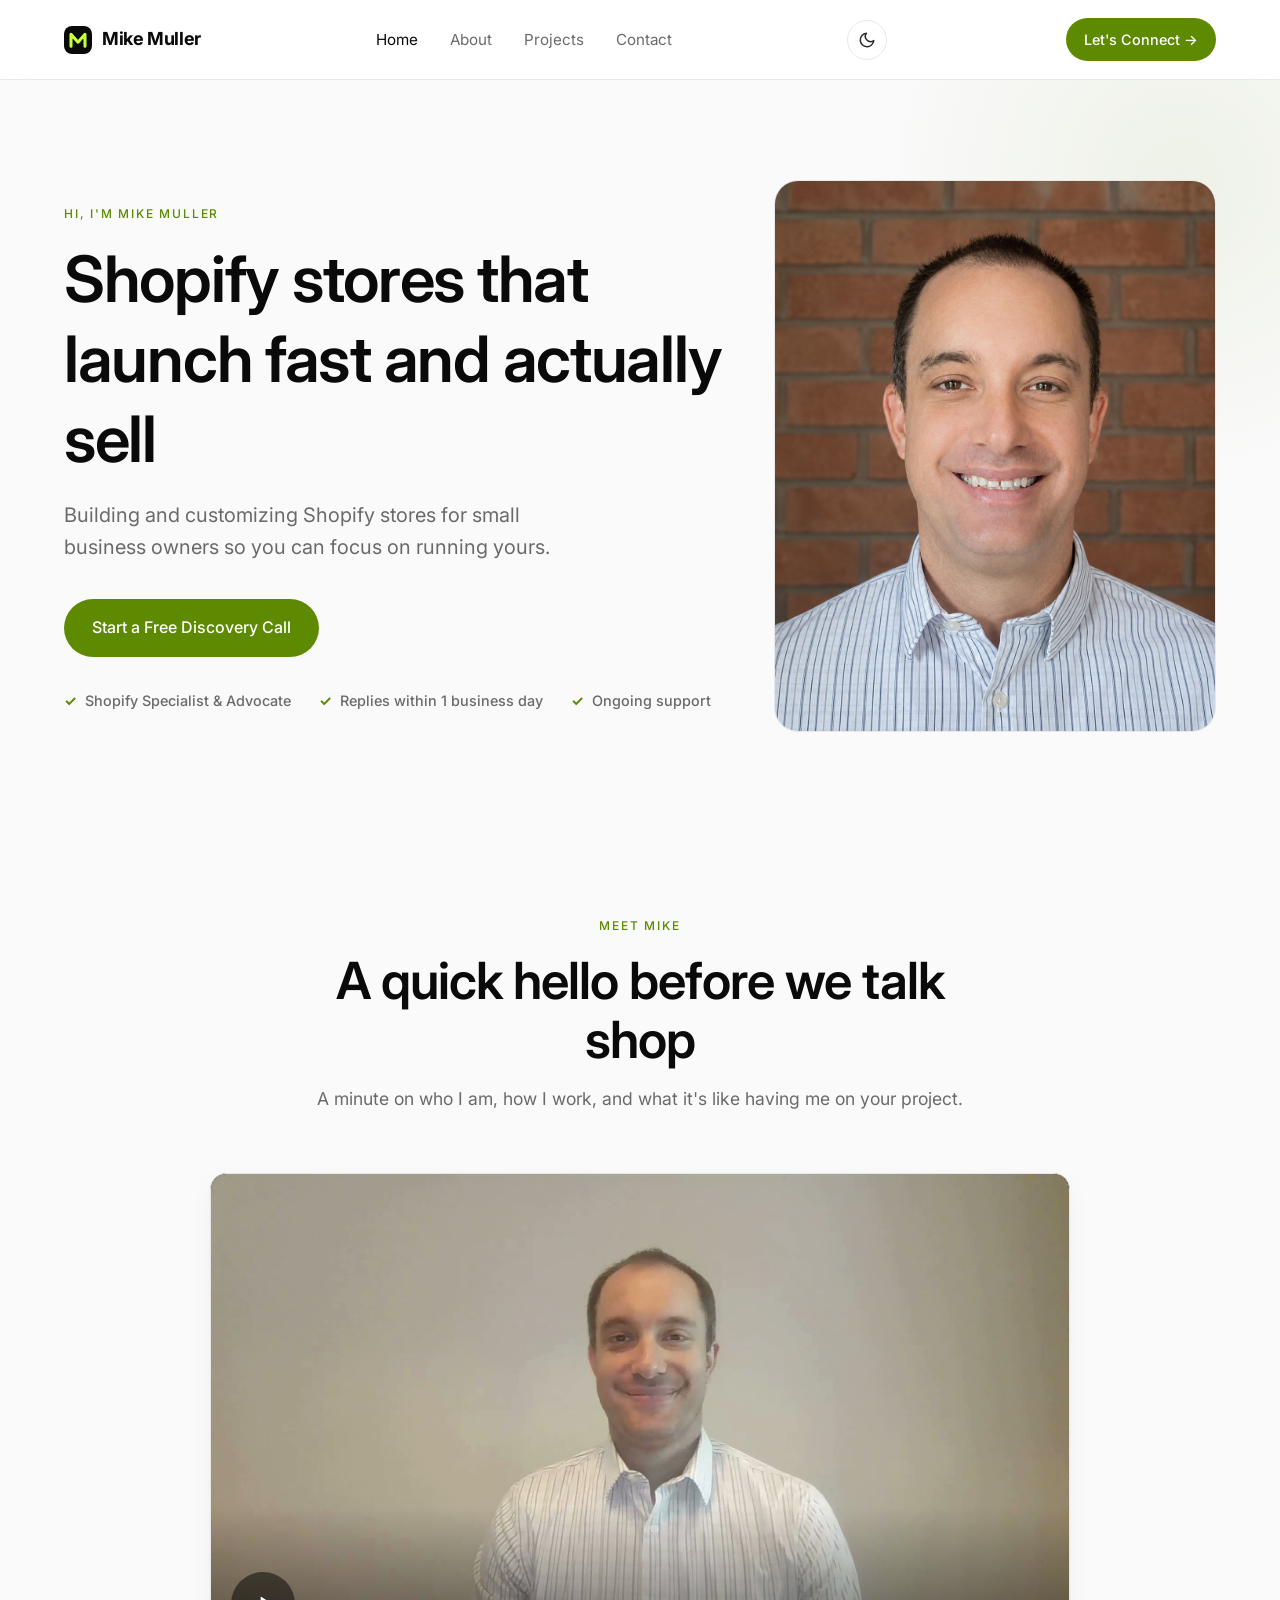
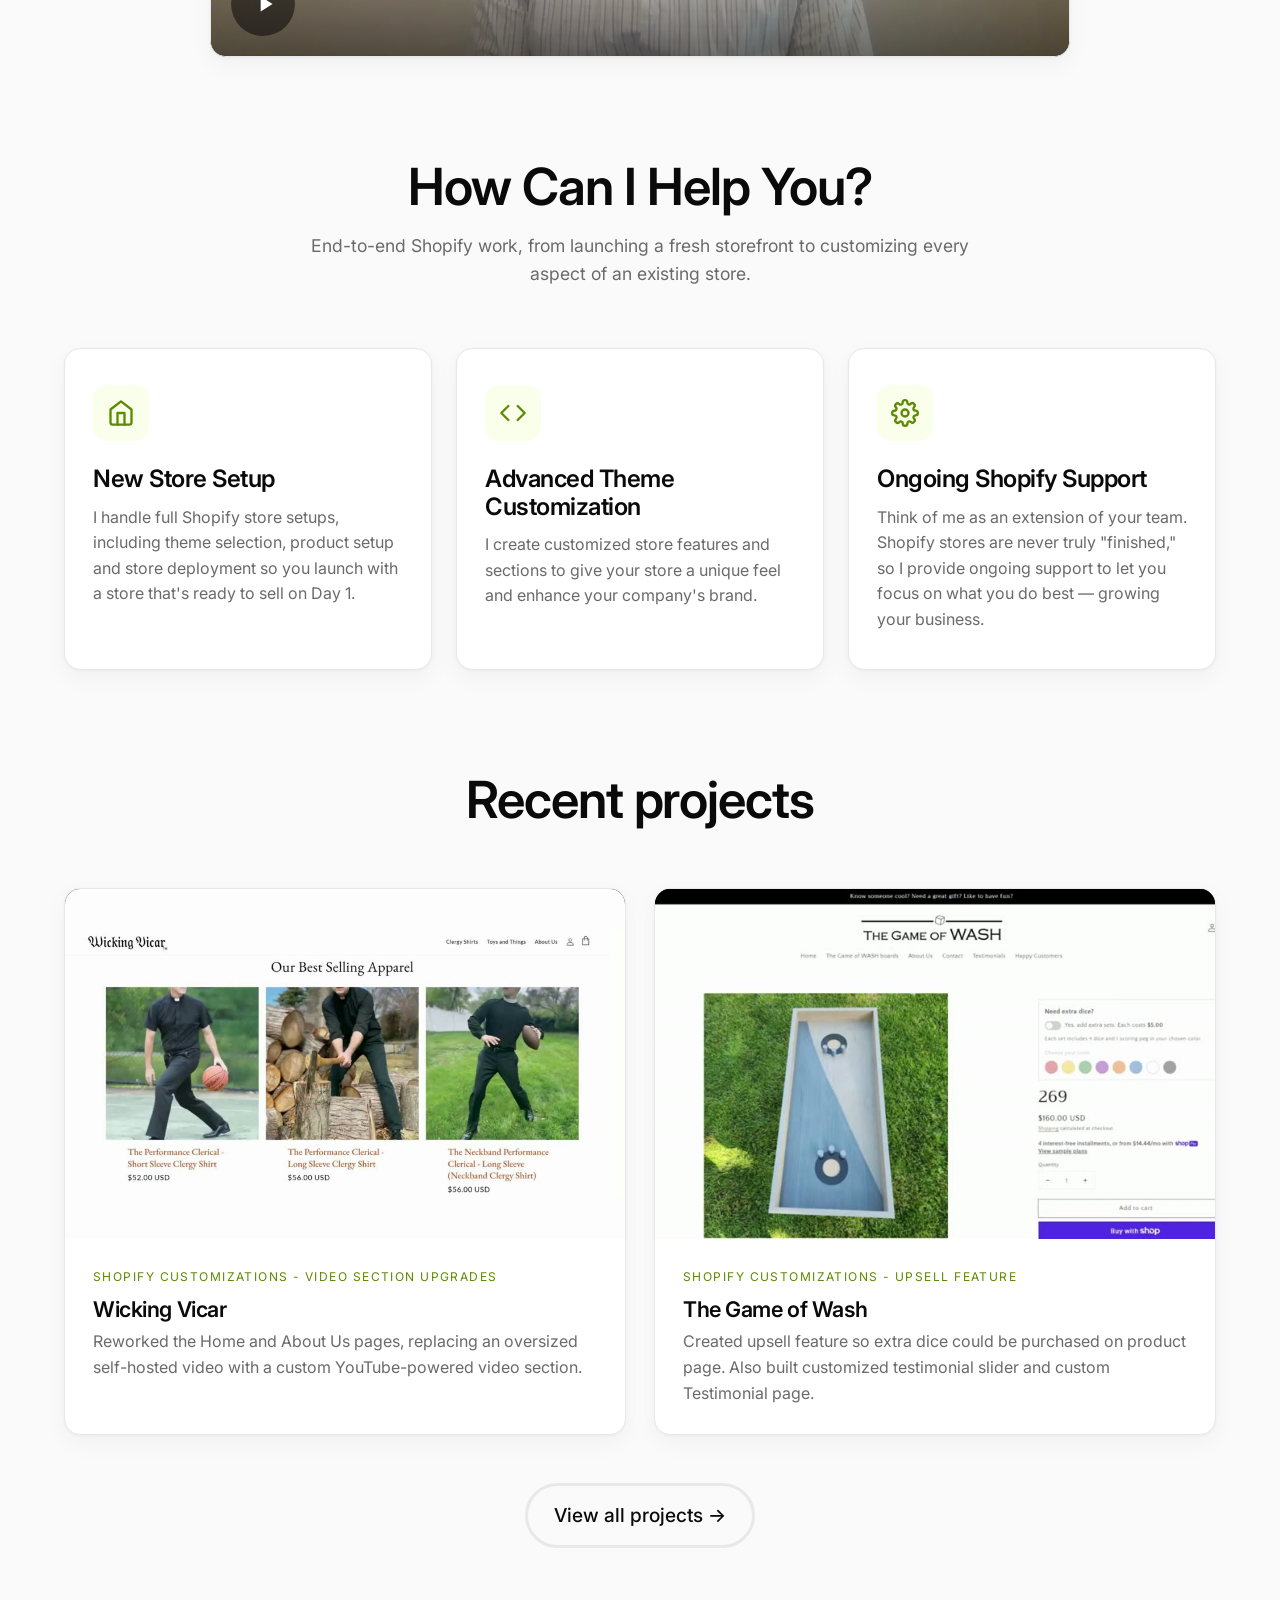
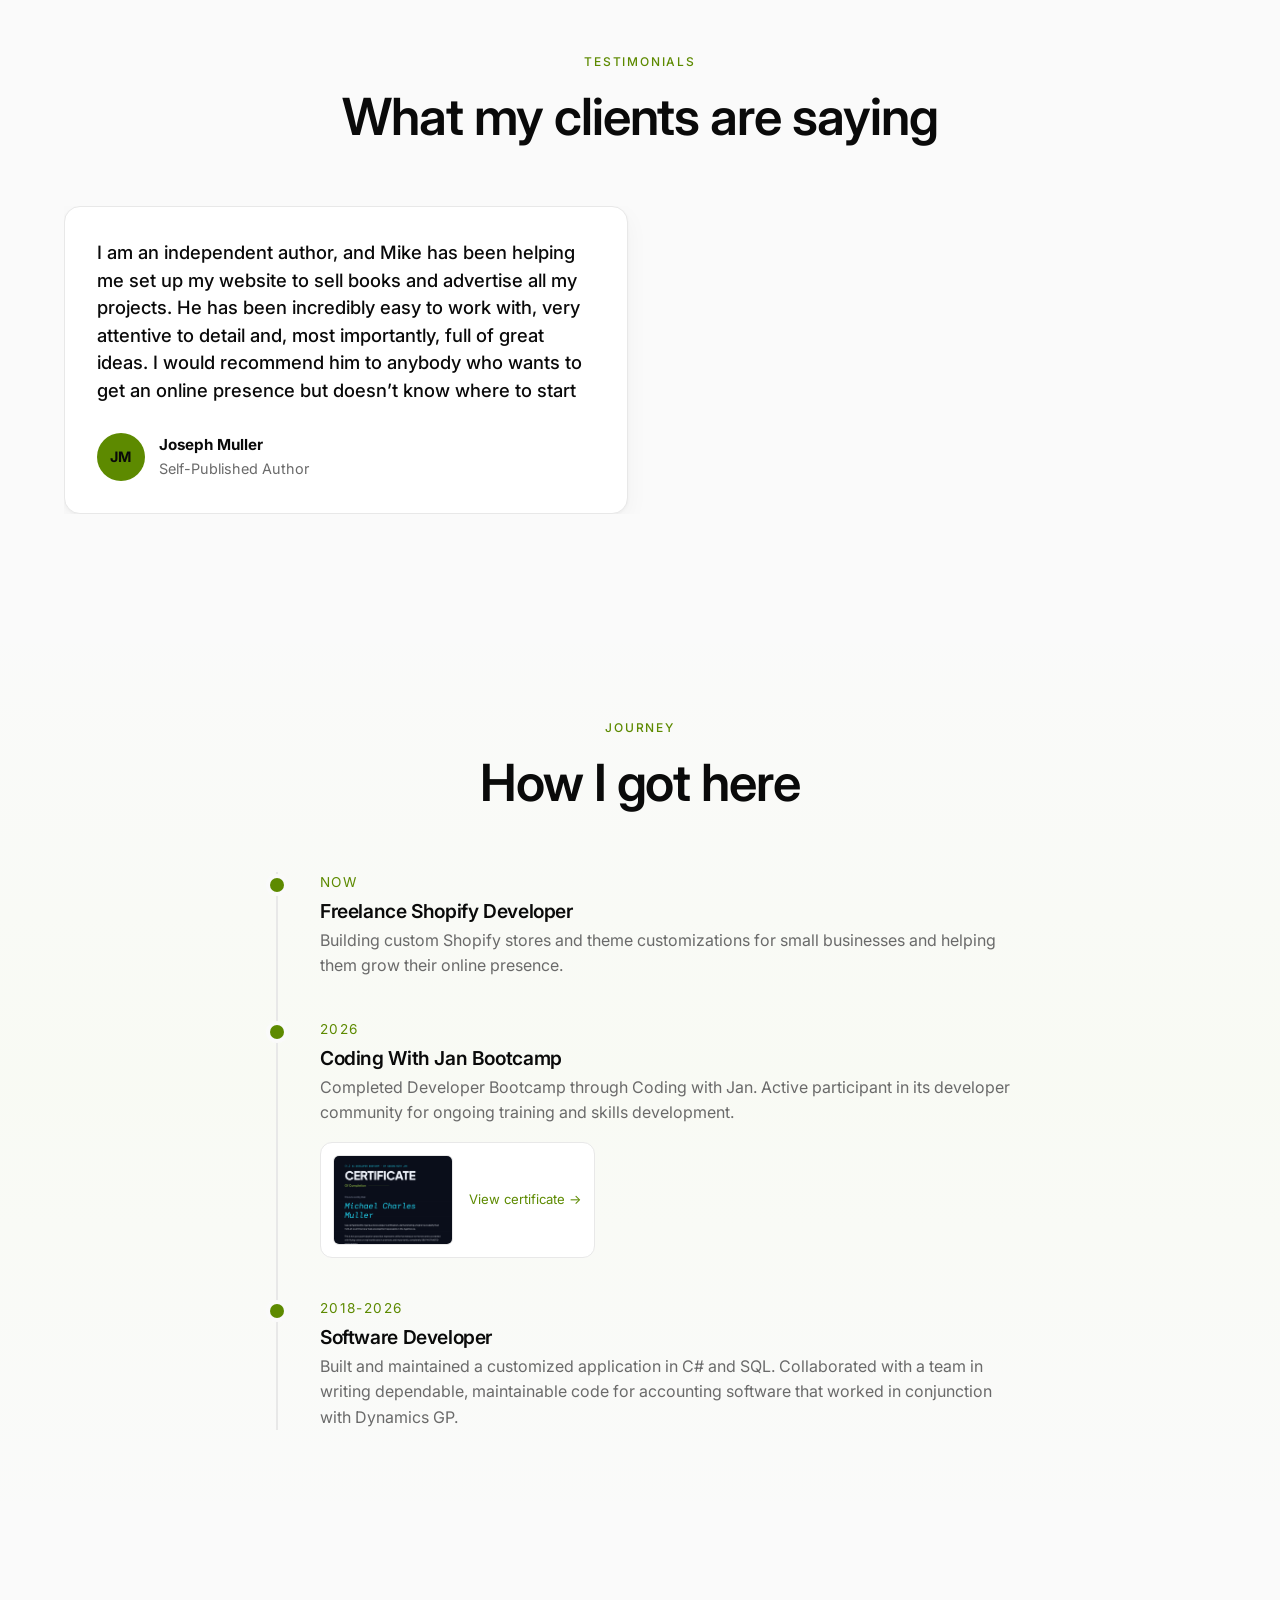
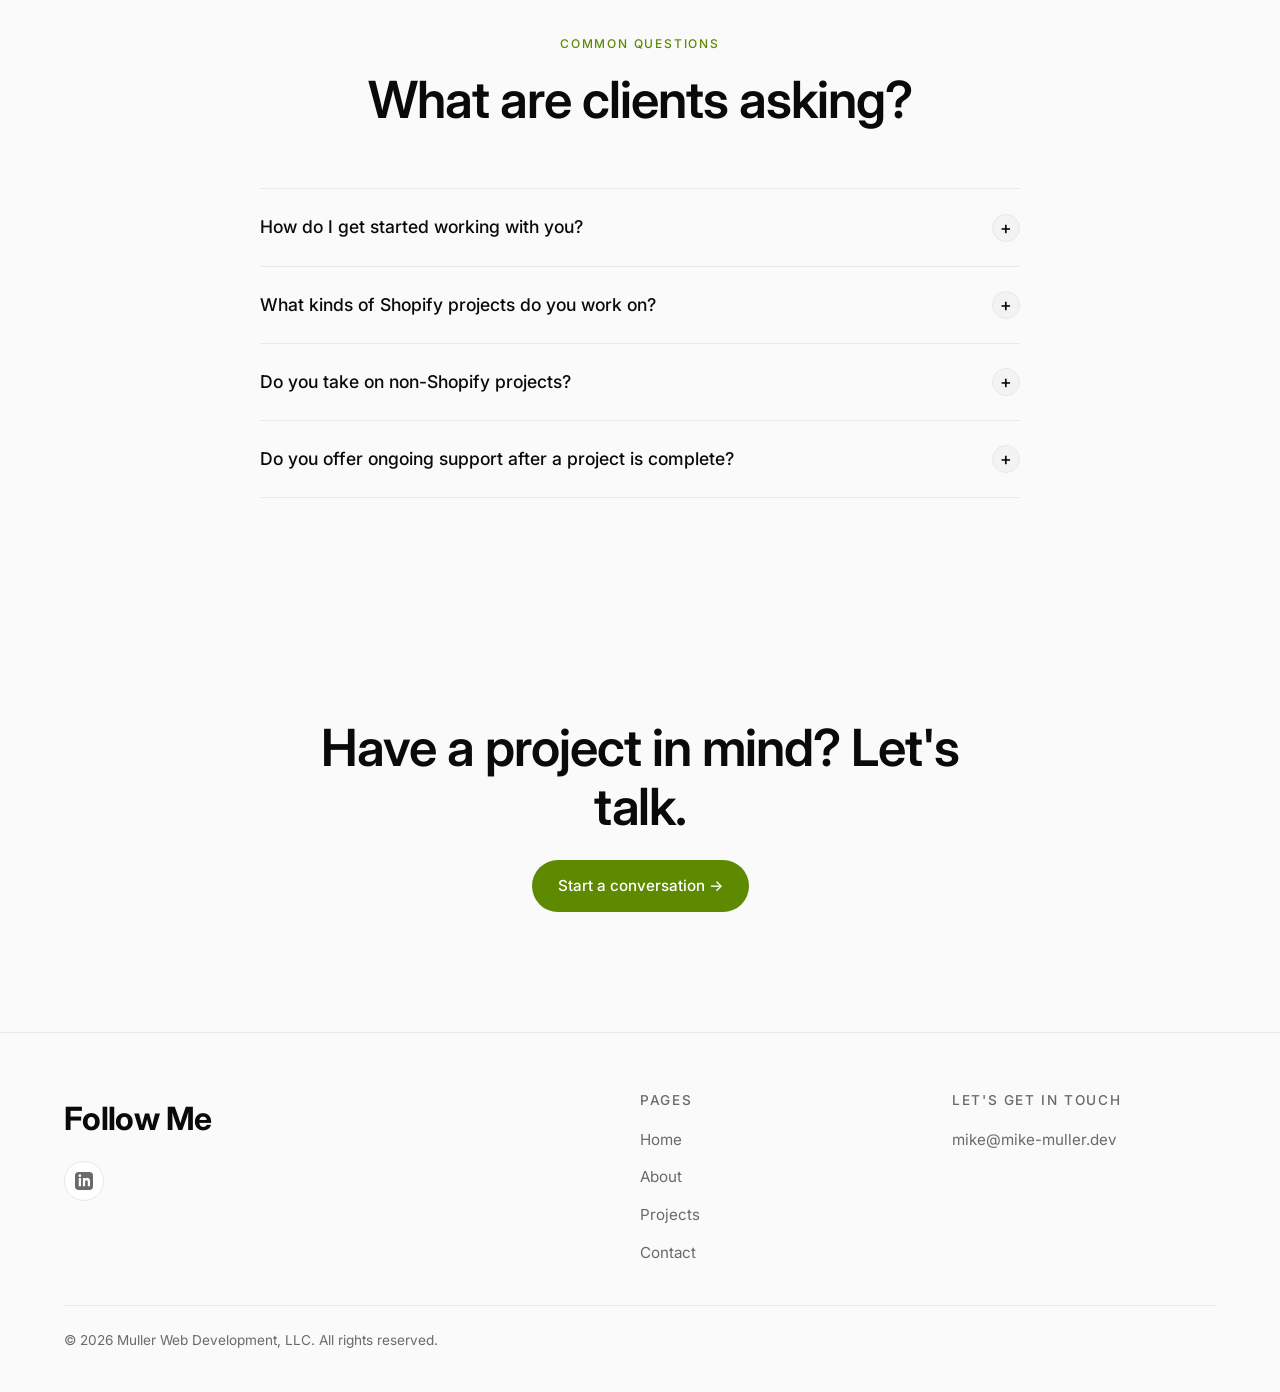
==== commit c2c4b97c: "Added Wicking Vicar to portfolio page. Since this is work on the live store, it's featured on the Ho" ====
--- a/index.html
+++ b/index.html
@@ -105,14 +105,14 @@
           <h2>Recent projects</h2>
         </div>
         <div class="projects-grid">
-          <a href="squatchgolf.html" class="project-card reveal">
+          <a href="wickingvicar.html" class="project-card reveal">
             <div class="project-thumb project-thumb-video">
-              <video class="project-preview" src="assets/squatch-golf-latest.mp4" poster="assets/squatch-golf-latest-poster.jpg" muted playsinline preload="metadata"></video>
+              <video class="project-preview" src="assets/wicking-vickar-video.mp4" poster="assets/wicking-vickar-card-poster.jpg" muted playsinline preload="metadata"></video>
             </div>
             <div class="project-body">
-              <span class="project-tag">Golf Apparel Store Setup - In Progress</span>
-              <h3>Squatch_Golf Apparel</h3>
-              <p>Currently setting up online golf apparel store. Will provide ongoing support as store grows and evolves. Scheduled to deploy in fall 2026.</p>
+              <span class="project-tag">Shopify Customizations - Video section upgrades</span>
+              <h3>Wicking Vicar</h3>
+              <p>Reworked the Home and About Us pages, replacing an oversized self-hosted video with a custom YouTube-powered video section.</p>
             </div>
           </a>
           <a href="thegameofwash.html" class="project-card reveal">
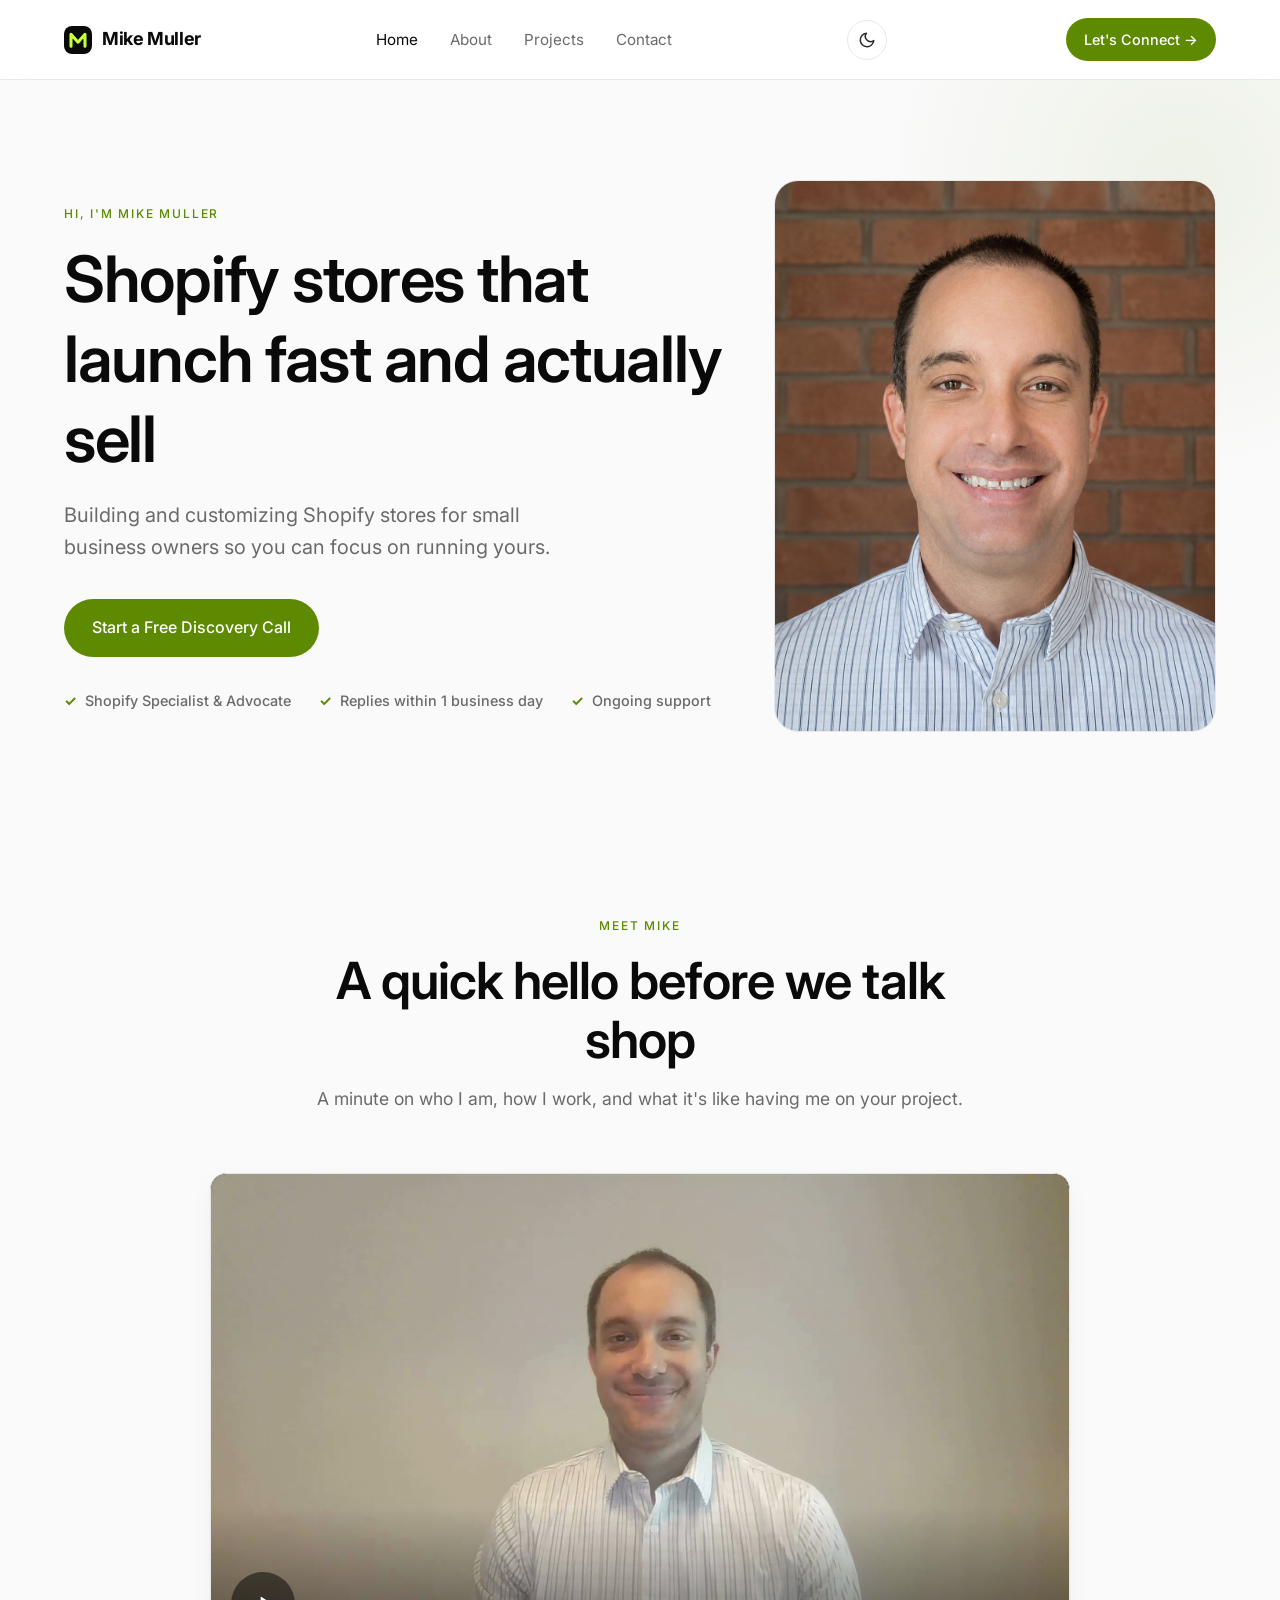
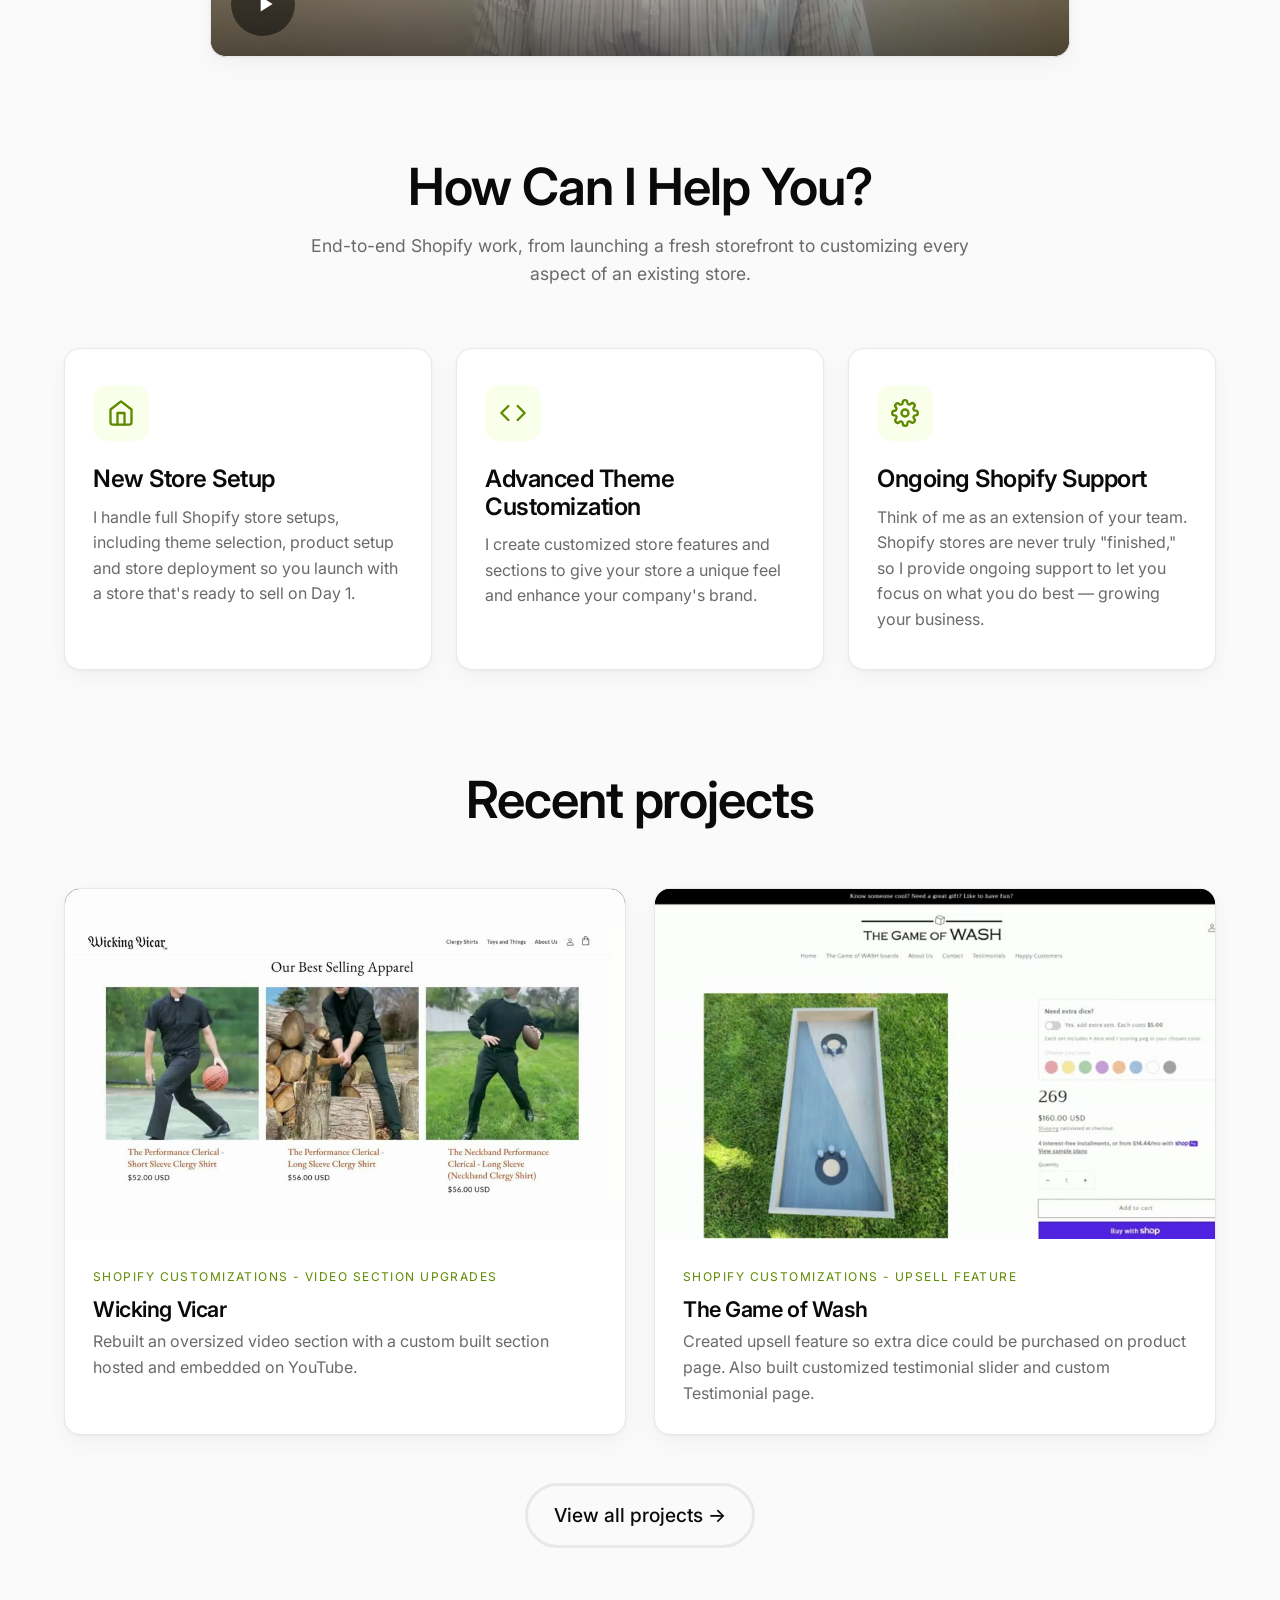
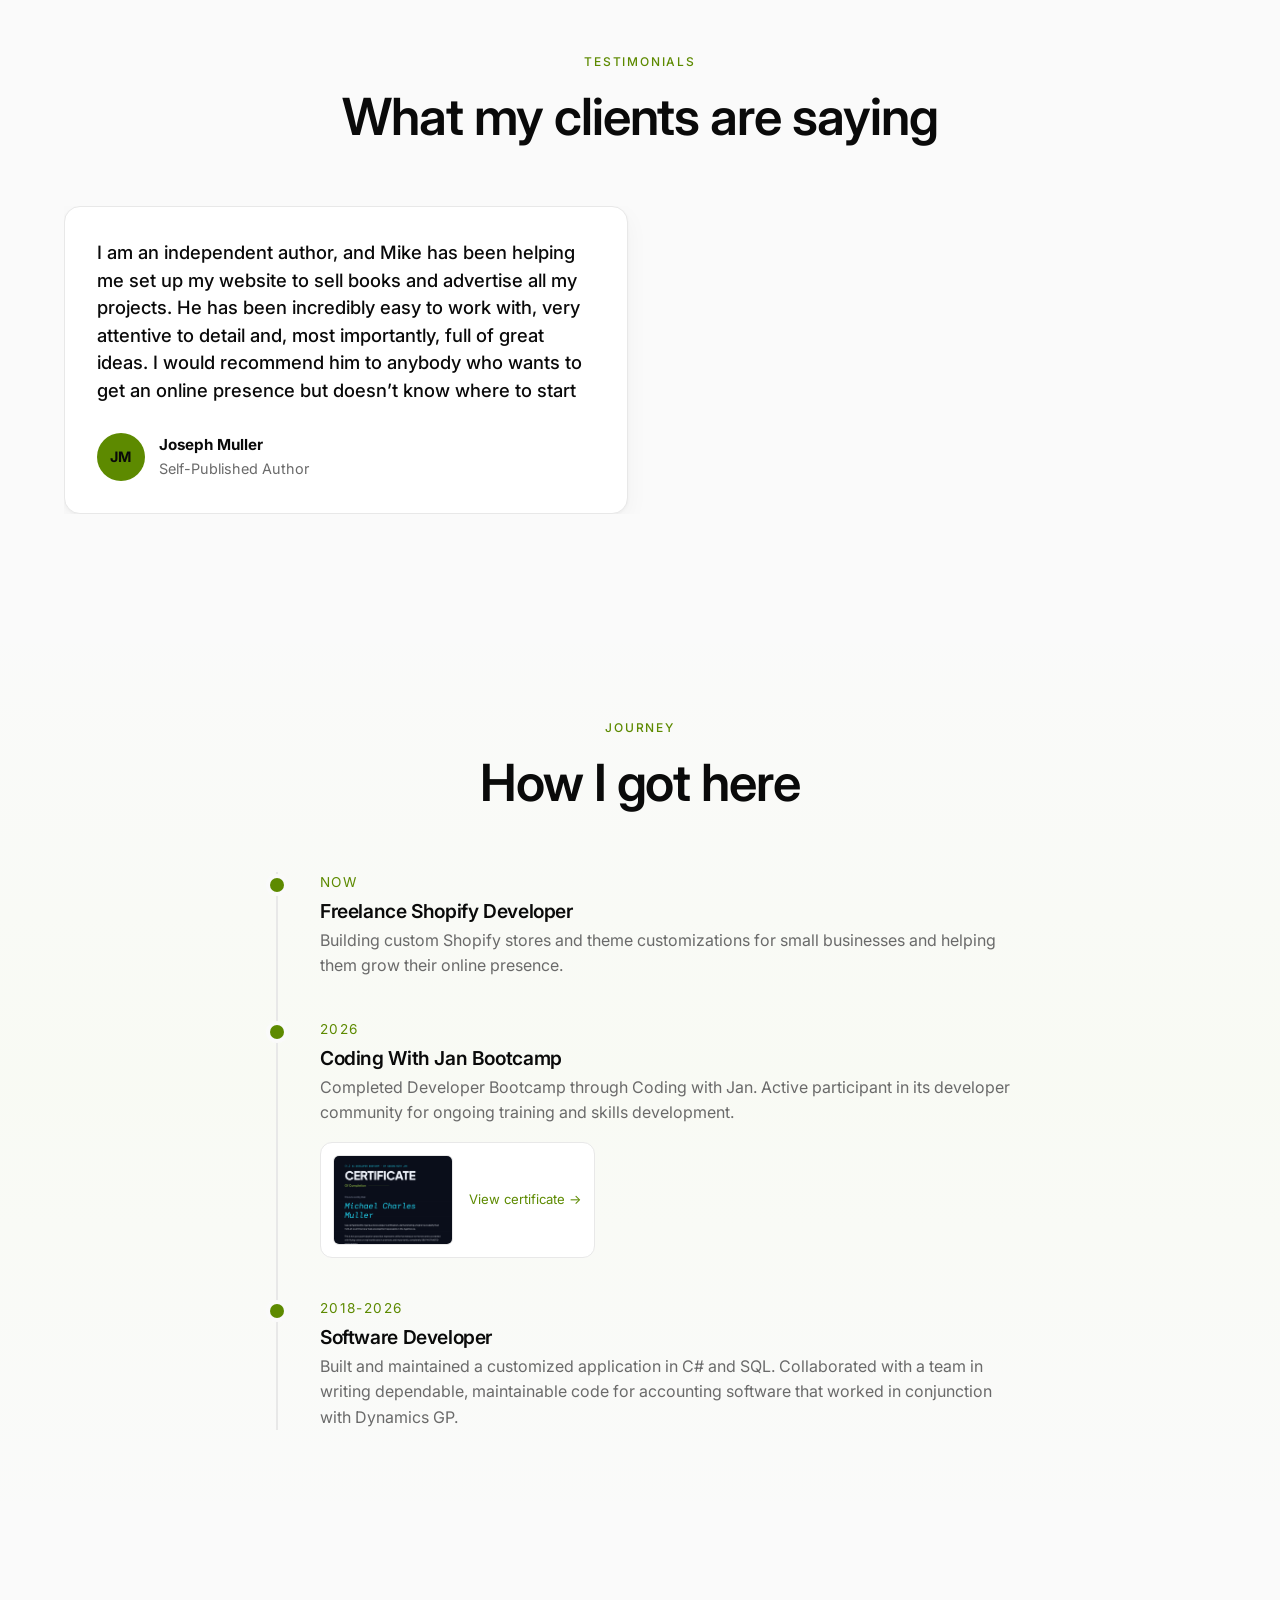
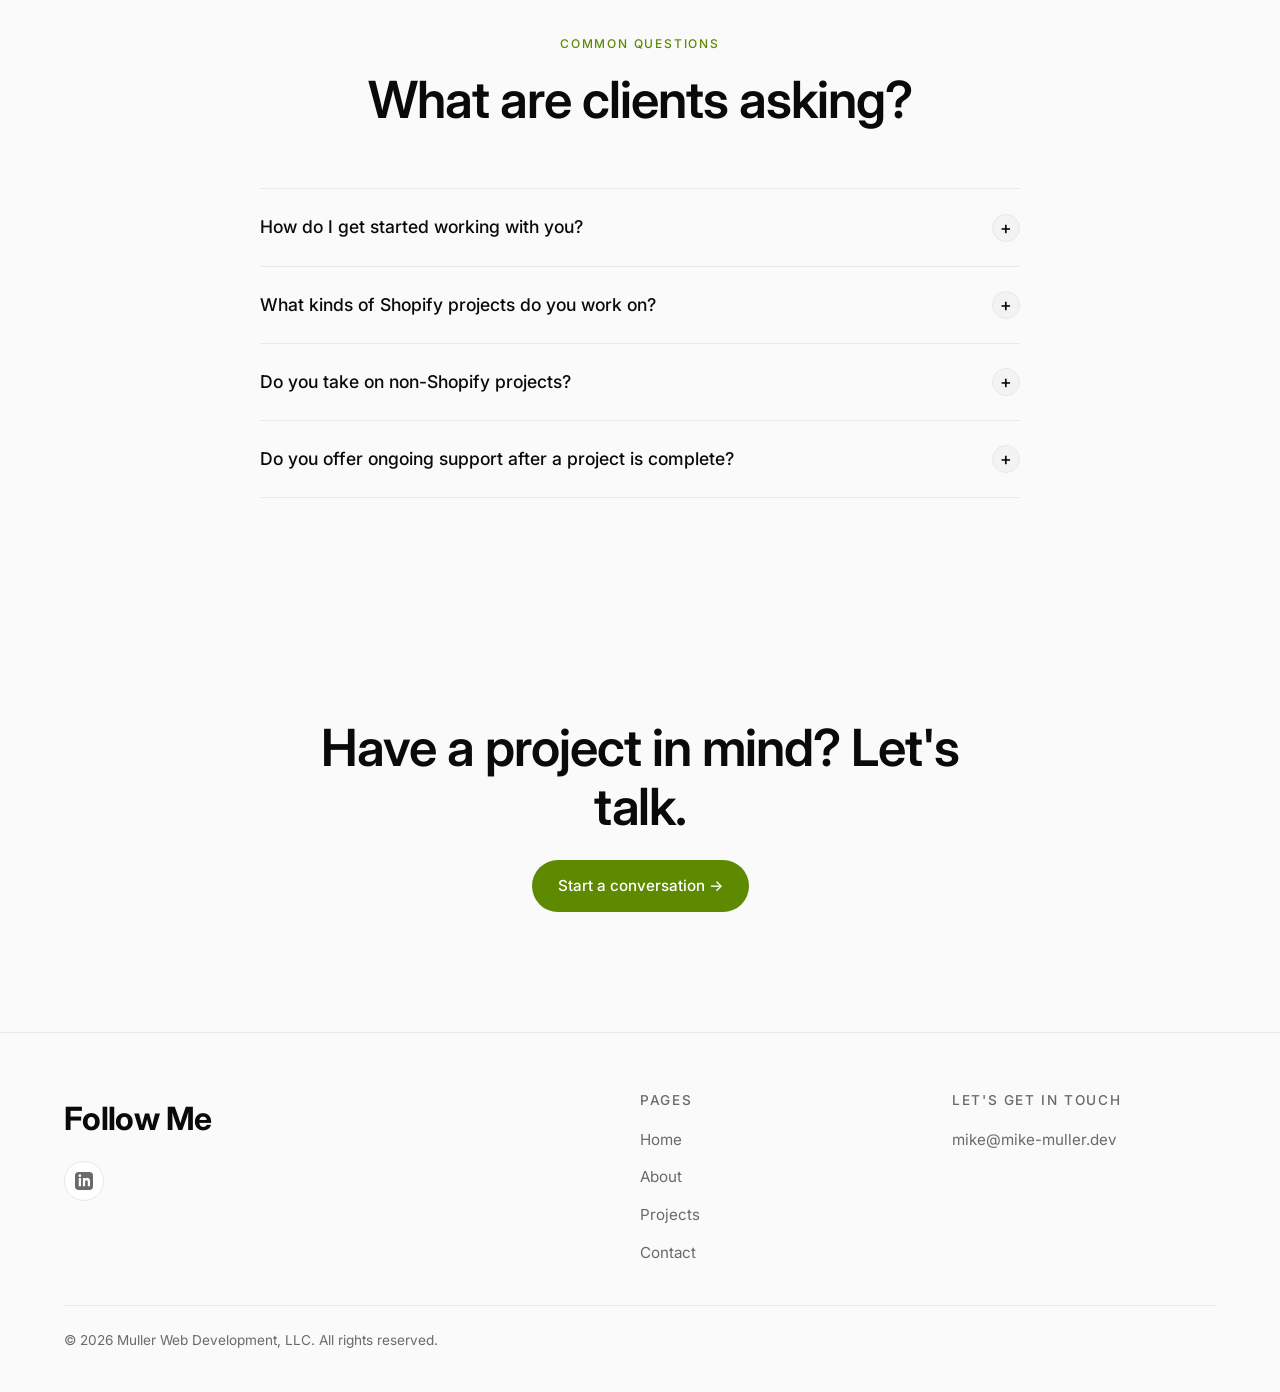
==== commit d697edde: "Text changes on Wicking Vicar descriptions. Didn't like the wording after it went live." ====
--- a/index.html
+++ b/index.html
@@ -112,7 +112,7 @@
             <div class="project-body">
               <span class="project-tag">Shopify Customizations - Video section upgrades</span>
               <h3>Wicking Vicar</h3>
-              <p>Reworked the Home and About Us pages, replacing an oversized self-hosted video with a custom YouTube-powered video section.</p>
+              <p>Rebuilt an oversized video section with a custom built section hosted and embedded on YouTube.</p>
             </div>
           </a>
           <a href="thegameofwash.html" class="project-card reveal">
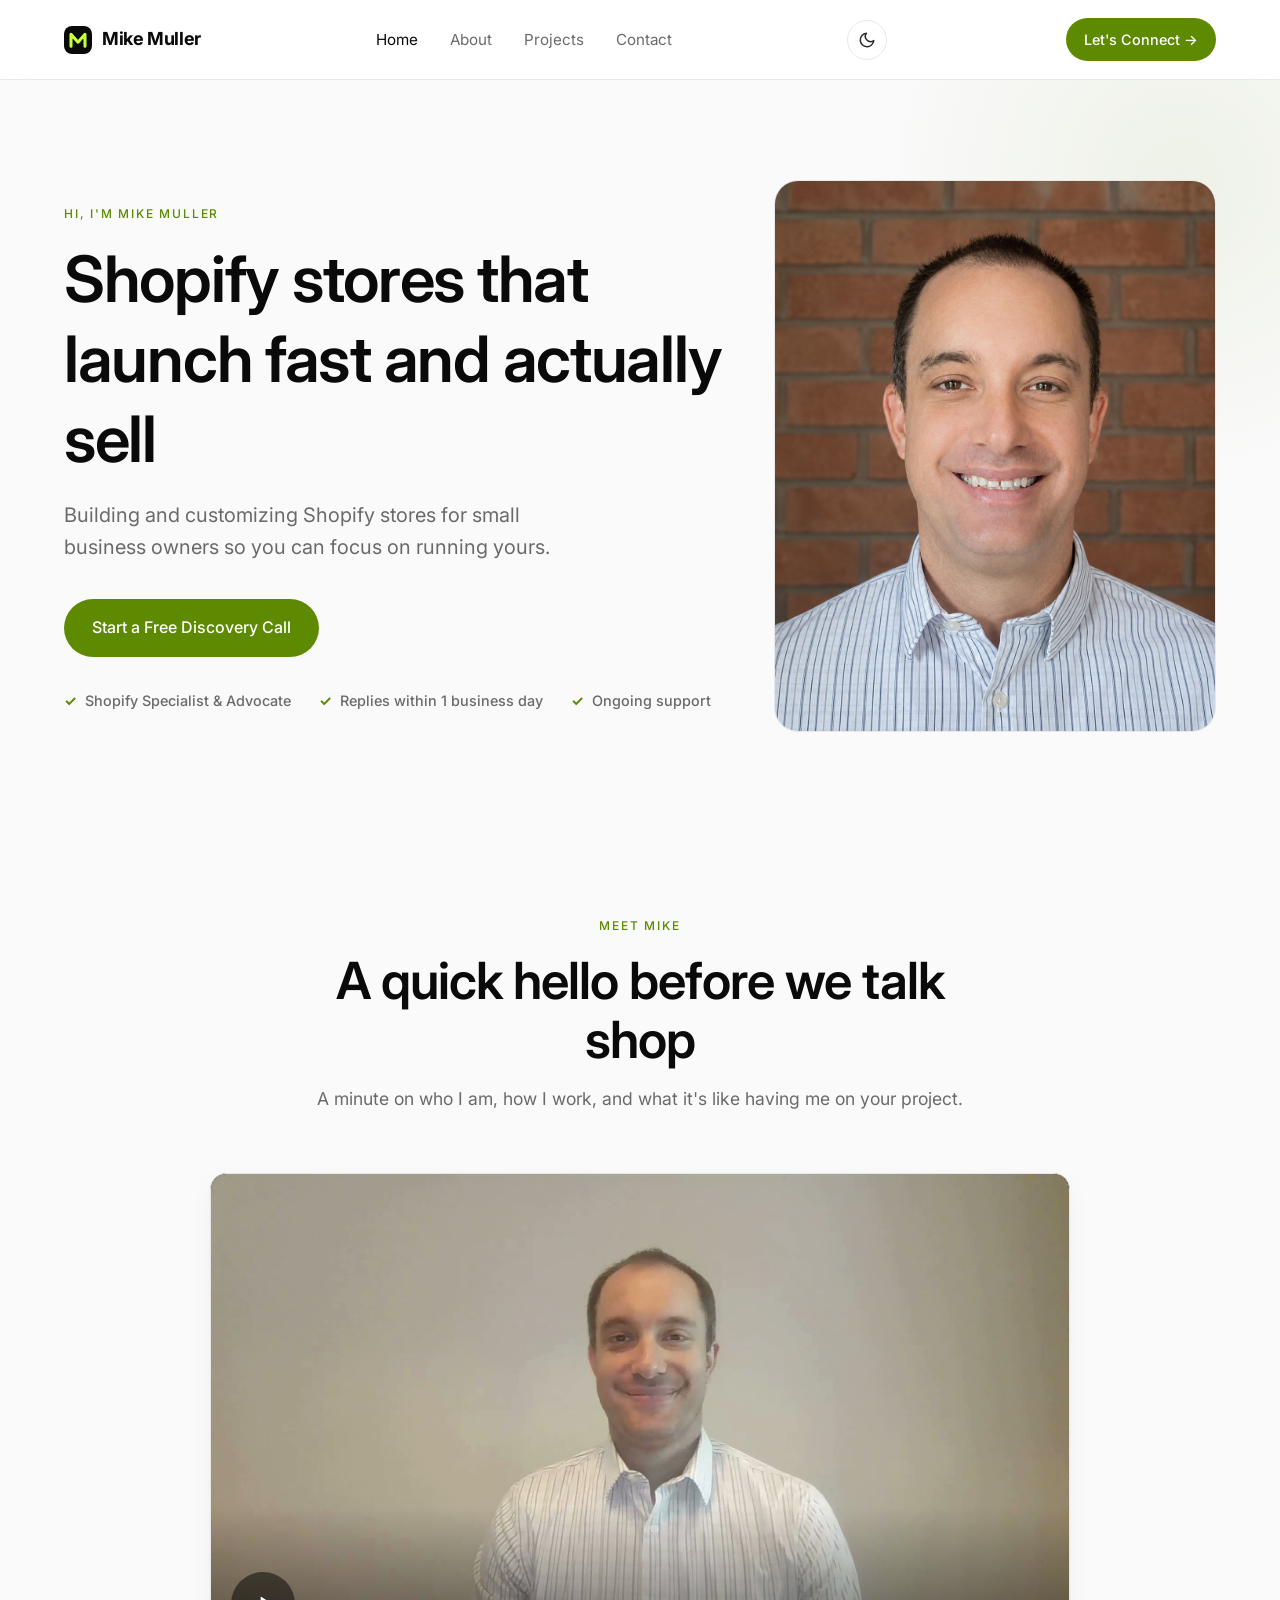
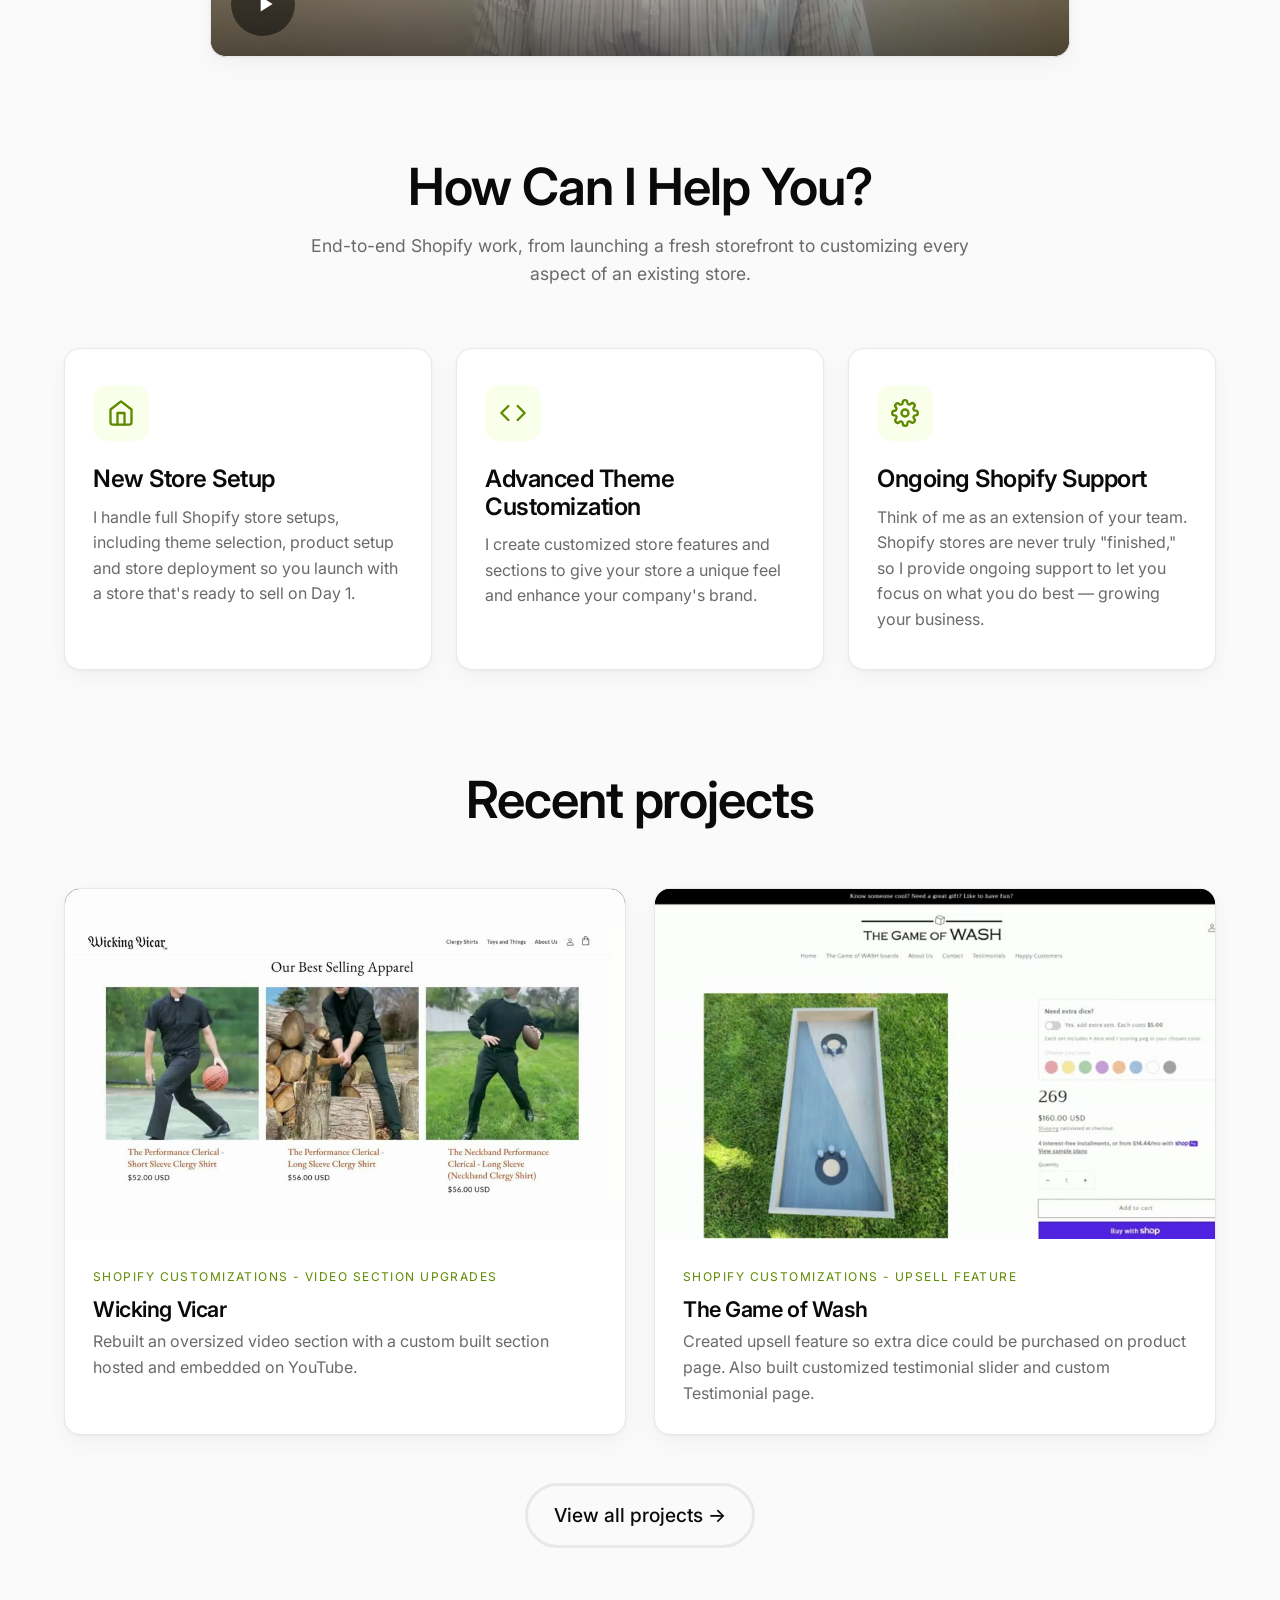
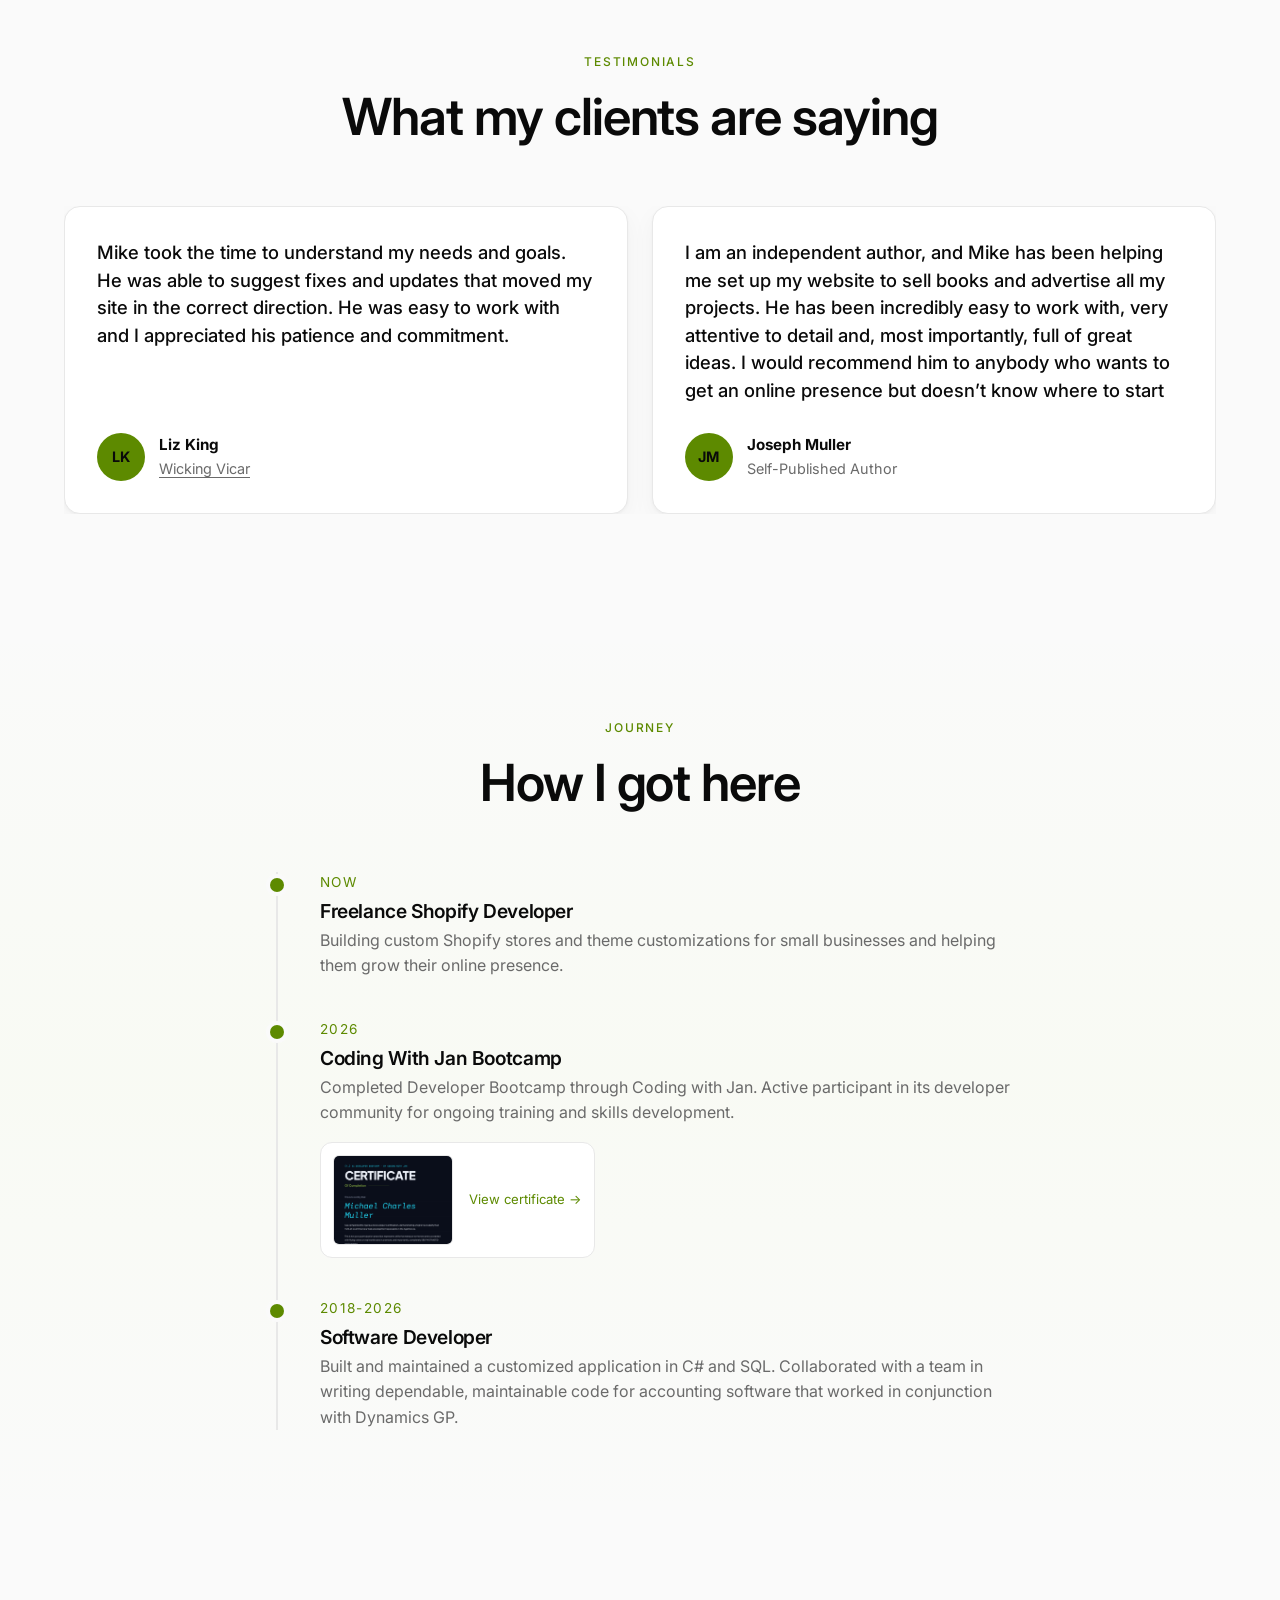
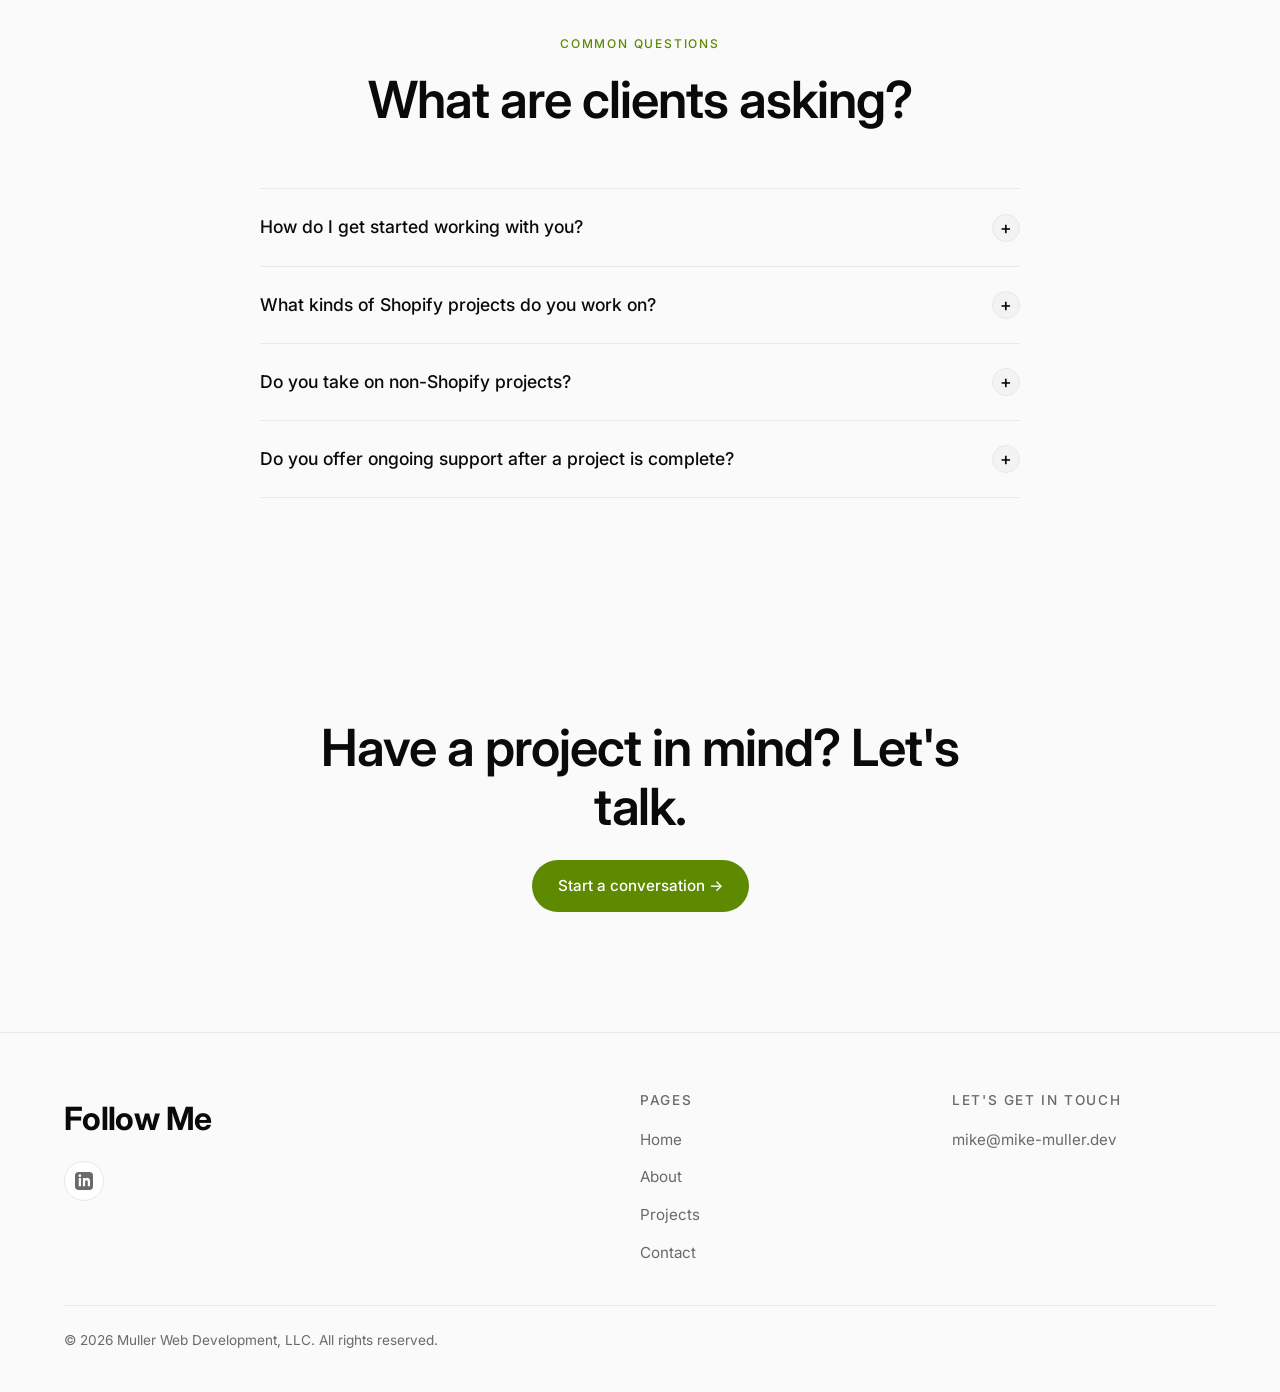
==== commit b17b8104: "Added testimonial from Liz King at Wicking Vicar" ====
--- a/index.html
+++ b/index.html
@@ -143,7 +143,19 @@
         <div class="testimonial-carousel reveal" role="region" aria-roledescription="carousel" aria-label="Client testimonials">
           <div class="testimonial-viewport">
             <div class="testimonial-track">
-              <!-- Real testimonial -->
+              <!-- 1st testimonial -->
+              <figure class="testimonial-card">
+                <blockquote>Mike took the time to understand my needs and goals. He was able to suggest fixes and updates that moved my site in the correct direction. He was easy to work with and I appreciated his patience and commitment.</blockquote>
+                <figcaption class="testimonial-author">
+                  <span class="testimonial-avatar" aria-hidden="true">LK</span>
+                  <span>
+                    <strong>Liz King</strong>
+                    <span class="testimonial-role"><a href="https://www.wickingvicar.com" target="_blank" rel="noopener">Wicking Vicar</a></span>
+                  </span>
+                </figcaption>
+              </figure>
+
+              <!-- 2nd testimonial -->
               <figure class="testimonial-card">
                 <blockquote>I am an independent author, and Mike has been helping me set up my website to sell books and advertise all my projects. He has been incredibly easy to work with, very attentive to detail and, most importantly, full of great ideas.  I would recommend him to anybody who wants to get an online presence but doesn’t know where to start</blockquote>
                 <figcaption class="testimonial-author">
--- a/css/styles.css
+++ b/css/styles.css
@@ -604,6 +604,8 @@
   color: var(--muted);
   font-size: 0.9rem;
 }
+.testimonial-role a { text-decoration: underline; text-underline-offset: 3px; }
+.testimonial-role a:hover { color: var(--accent); }
 .testimonial-controls {
   display: flex;
   justify-content: flex-end;
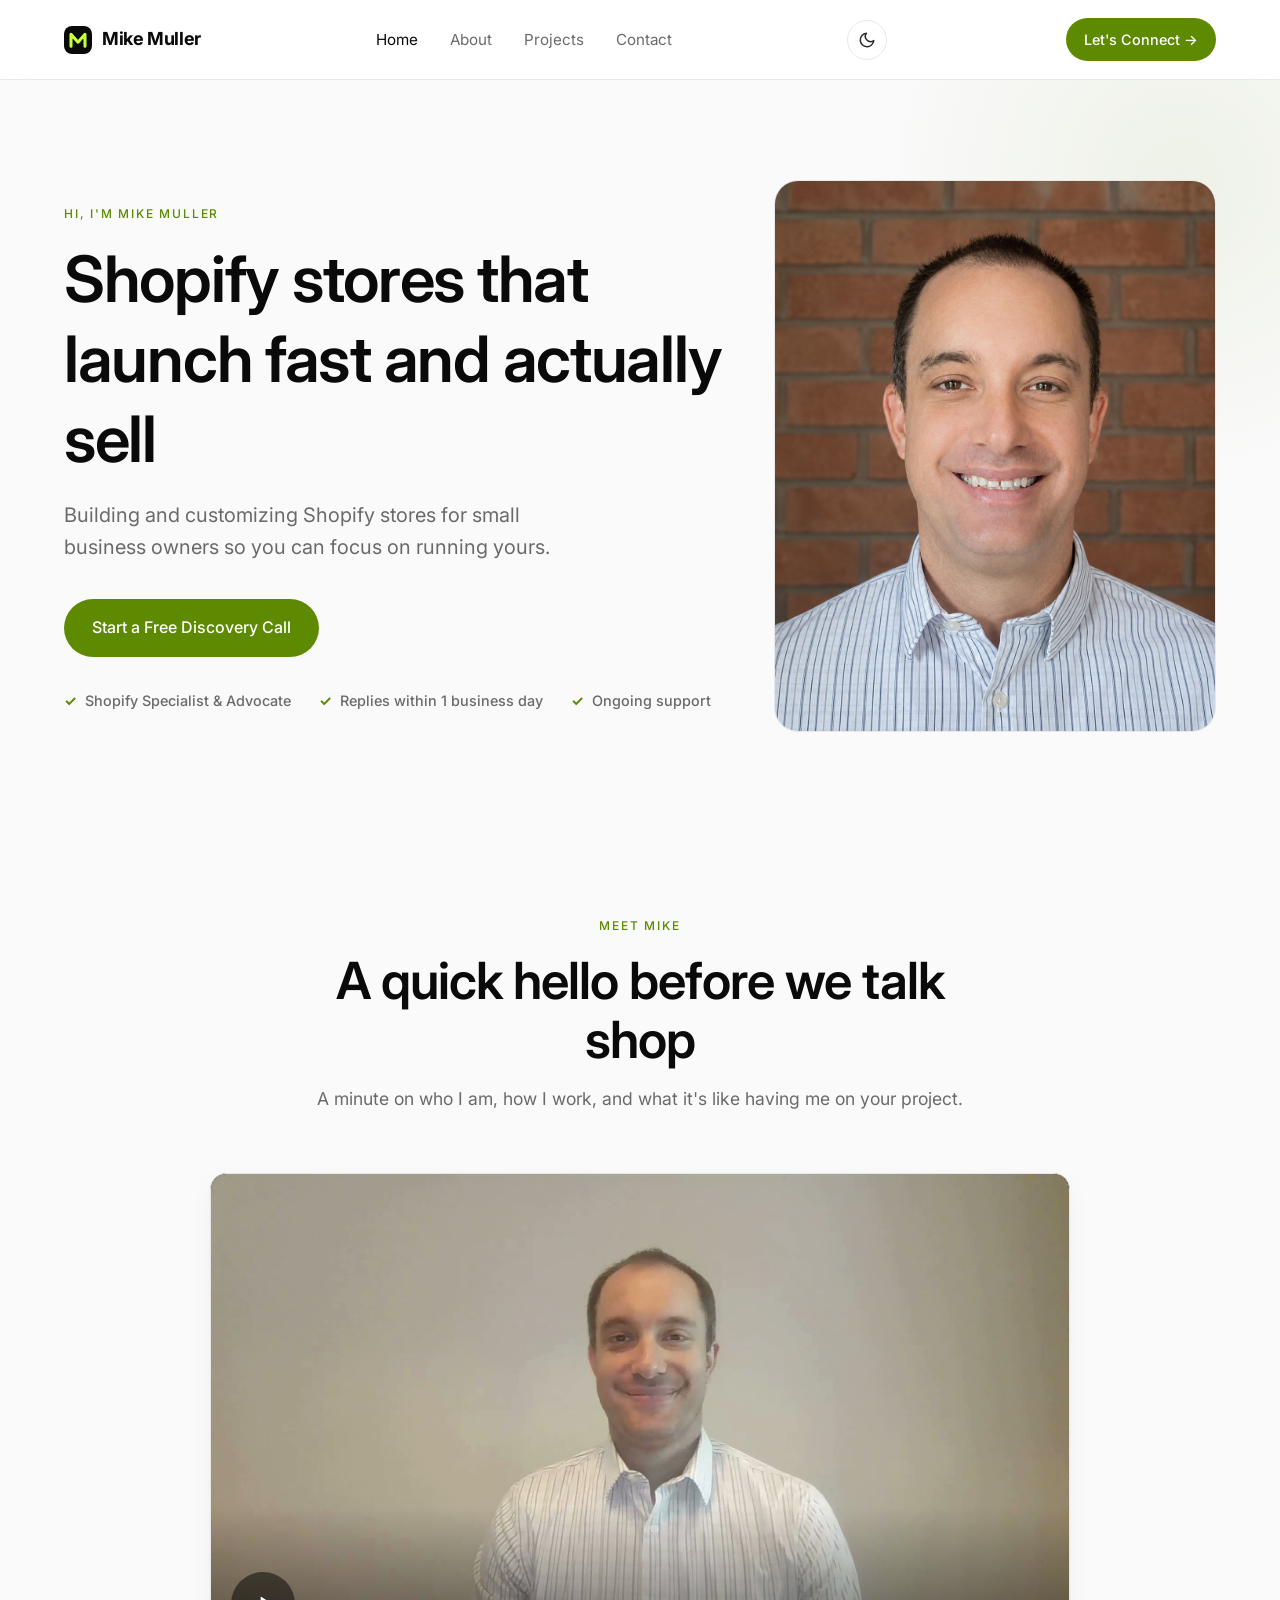
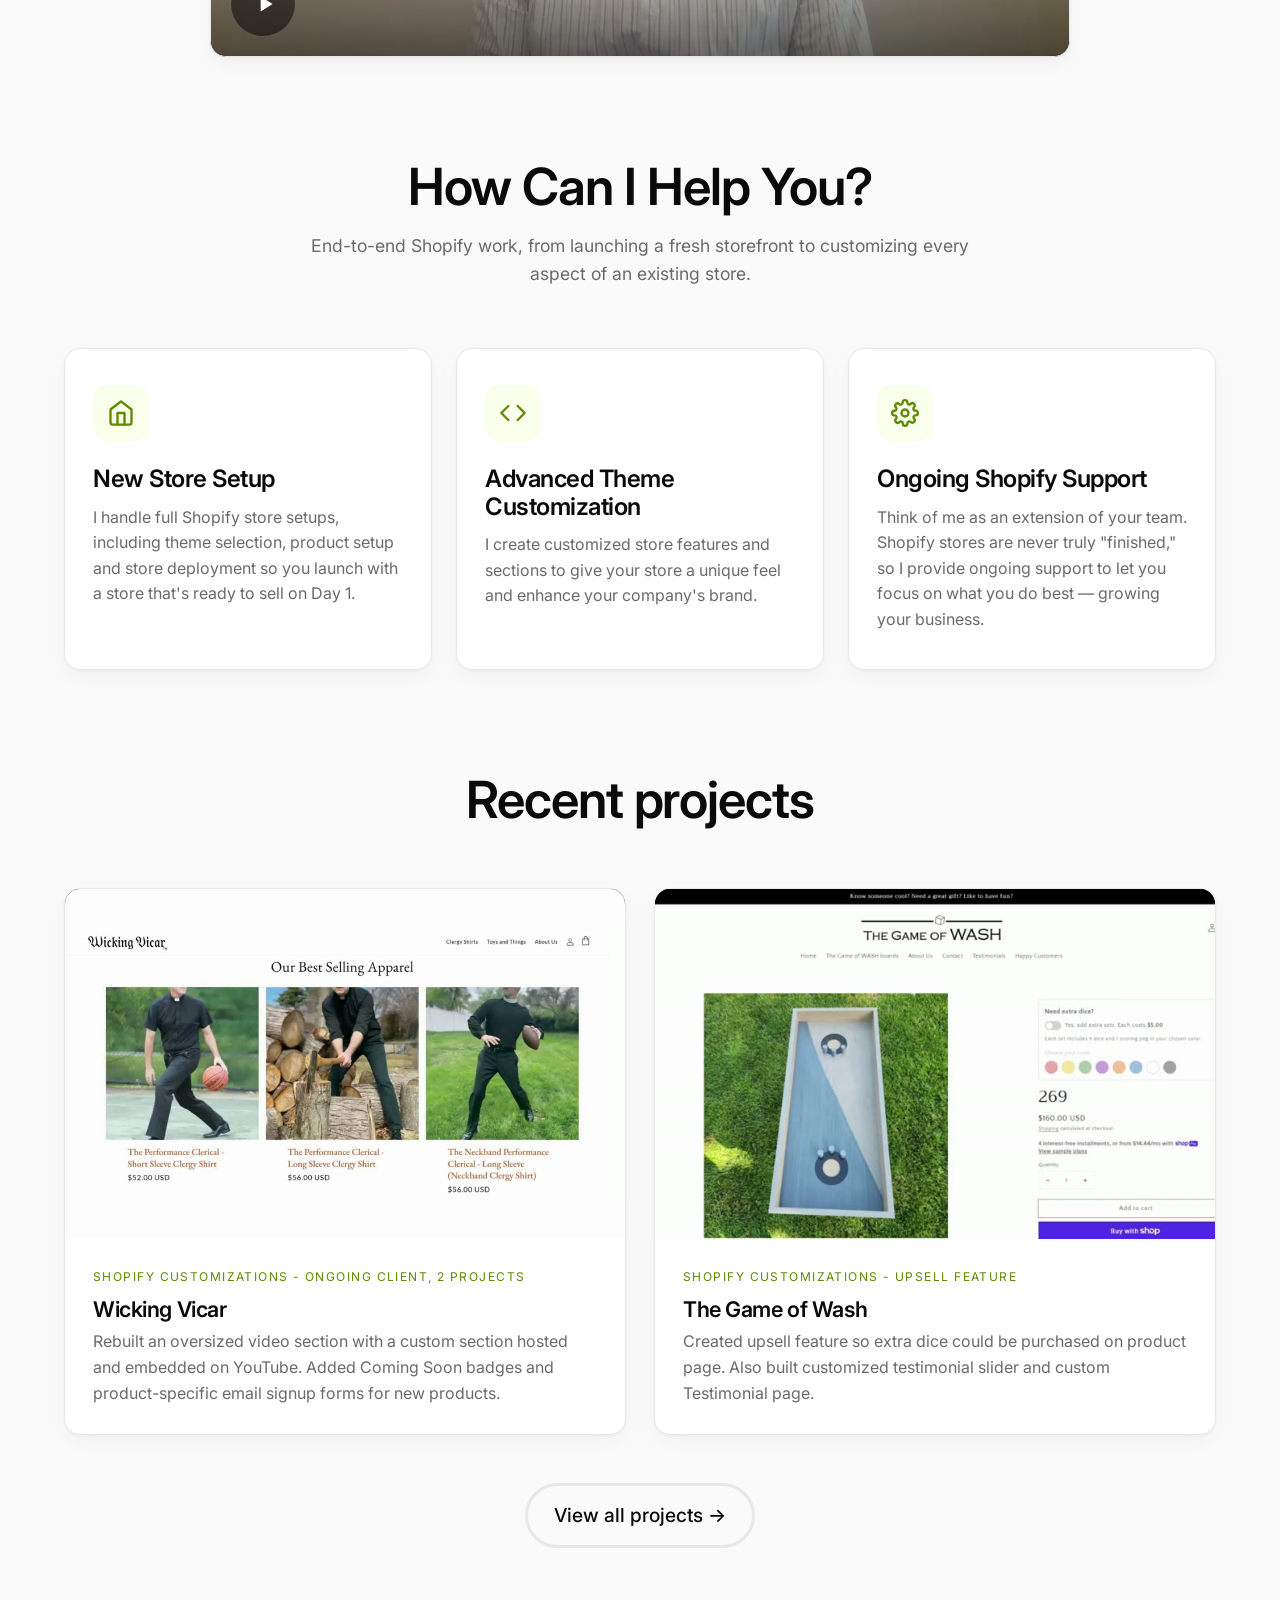
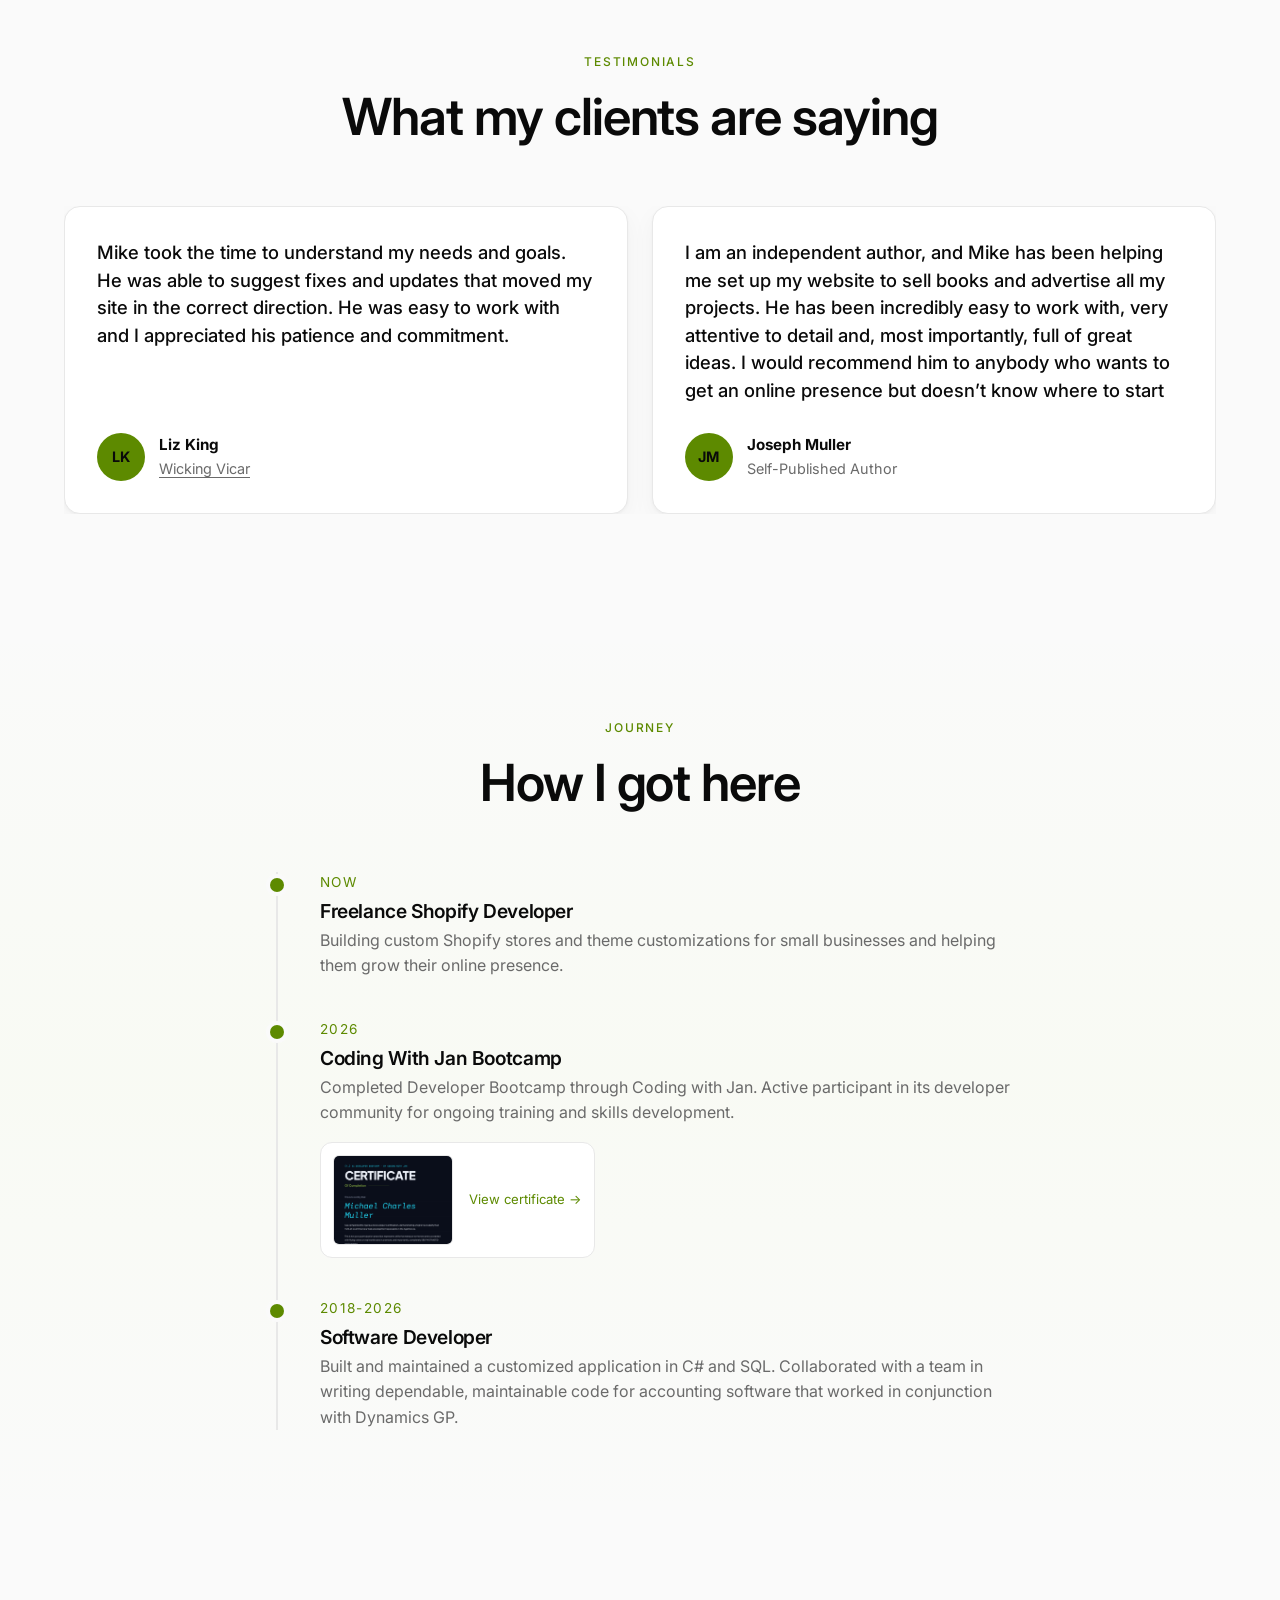
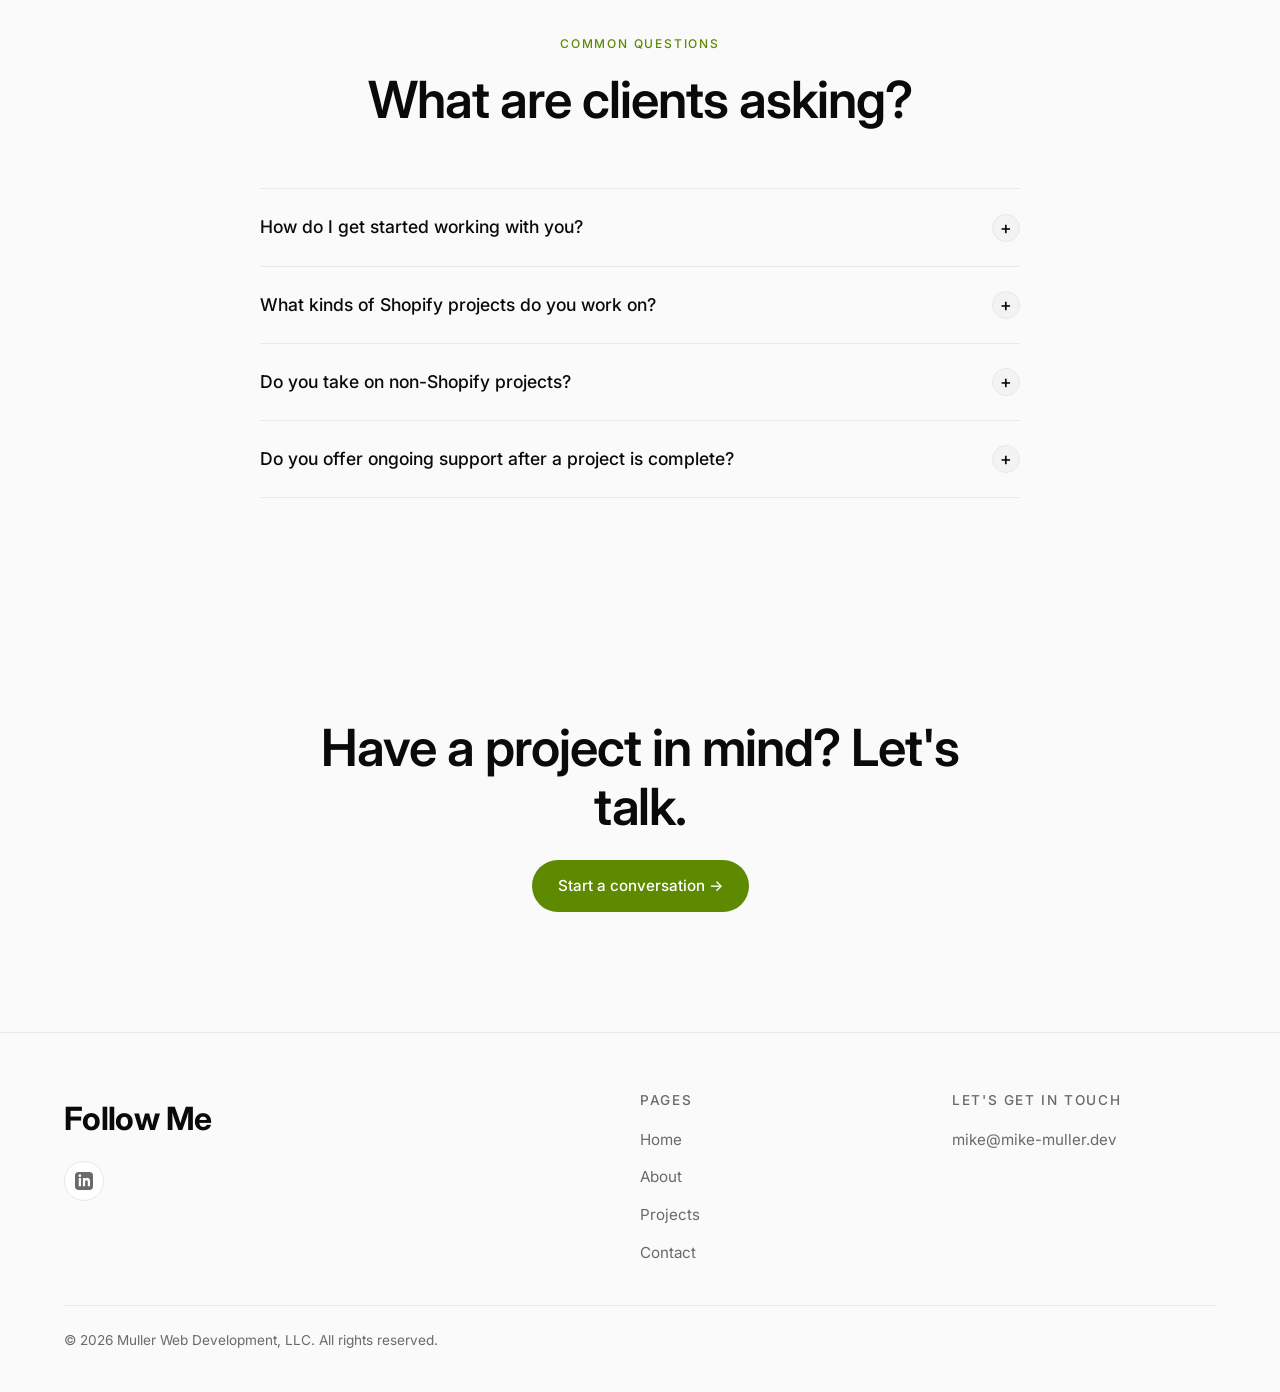
==== commit 6edd1f77: "Made changes to WIcking Vicar section to incorporate recent project, which involved Coming Soon badg" ====
--- a/index.html
+++ b/index.html
@@ -110,9 +110,9 @@
               <video class="project-preview" src="assets/wicking-vickar-video.mp4" poster="assets/wicking-vickar-card-poster.jpg" muted playsinline preload="metadata"></video>
             </div>
             <div class="project-body">
-              <span class="project-tag">Shopify Customizations - Video section upgrades</span>
+              <span class="project-tag">Shopify Customizations - Ongoing client, 2 projects</span>
               <h3>Wicking Vicar</h3>
-              <p>Rebuilt an oversized video section with a custom built section hosted and embedded on YouTube.</p>
+              <p>Rebuilt an oversized video section with a custom section hosted and embedded on YouTube. Added Coming Soon badges and product-specific email signup forms for new products.</p>
             </div>
           </a>
           <a href="thegameofwash.html" class="project-card reveal">
--- a/css/styles.css
+++ b/css/styles.css
@@ -861,6 +861,22 @@
 }
 .case-meta-value { color: var(--muted); font-size: 0.98rem; }
 
+/* Pages with more than one project label each video with a pill + title. */
+.case-project-head { text-align: center; margin-bottom: 24px; }
+.case-project-num {
+  display: inline-block;
+  font-size: 0.75rem;
+  font-weight: 600;
+  text-transform: uppercase;
+  letter-spacing: 0.15em;
+  color: var(--accent);
+  border: 1px solid var(--accent);
+  border-radius: 999px;
+  padding: 5px 14px;
+  margin-bottom: 25px;
+}
+.case-project-head h3 { font-size: clamp(1.4rem, 2.6vw, 1.9rem); }
+
 .case-video { padding: 16px 0 0; }
 .case-video-frame {
   max-width: 900px;
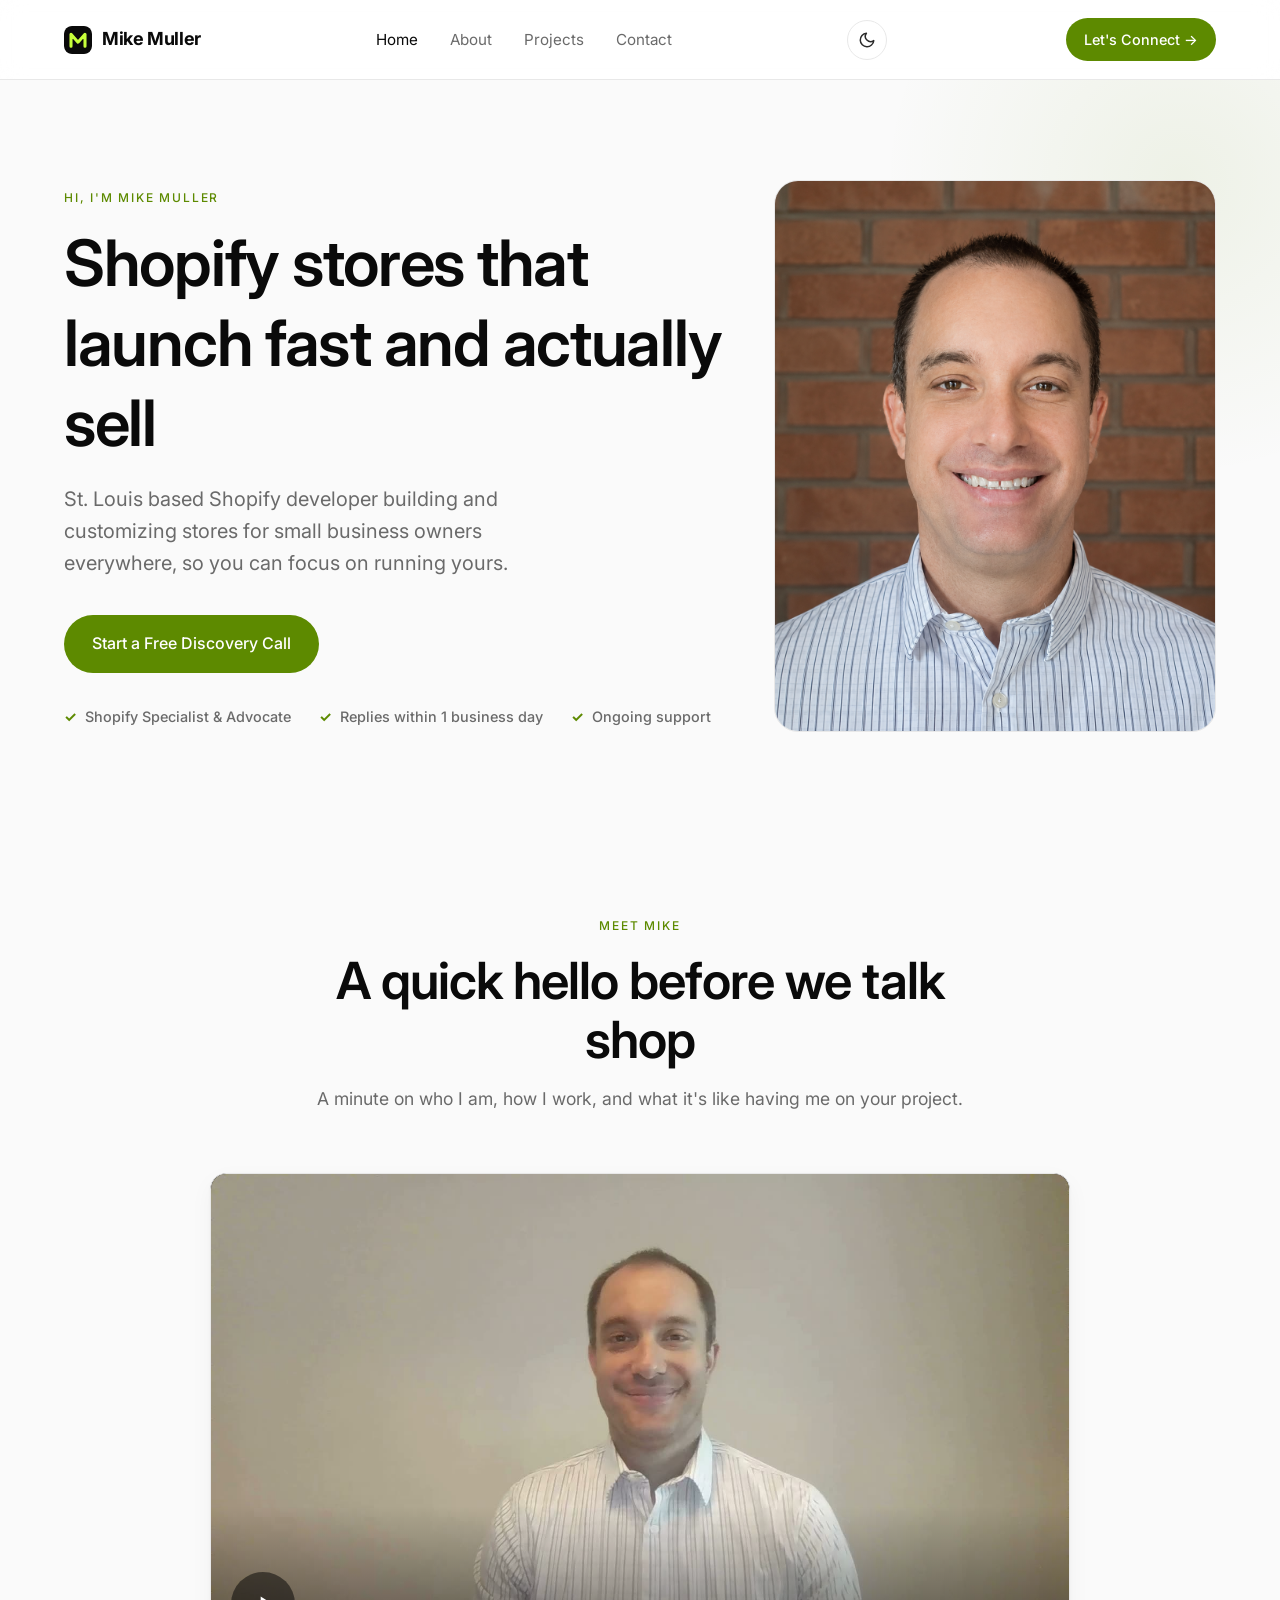
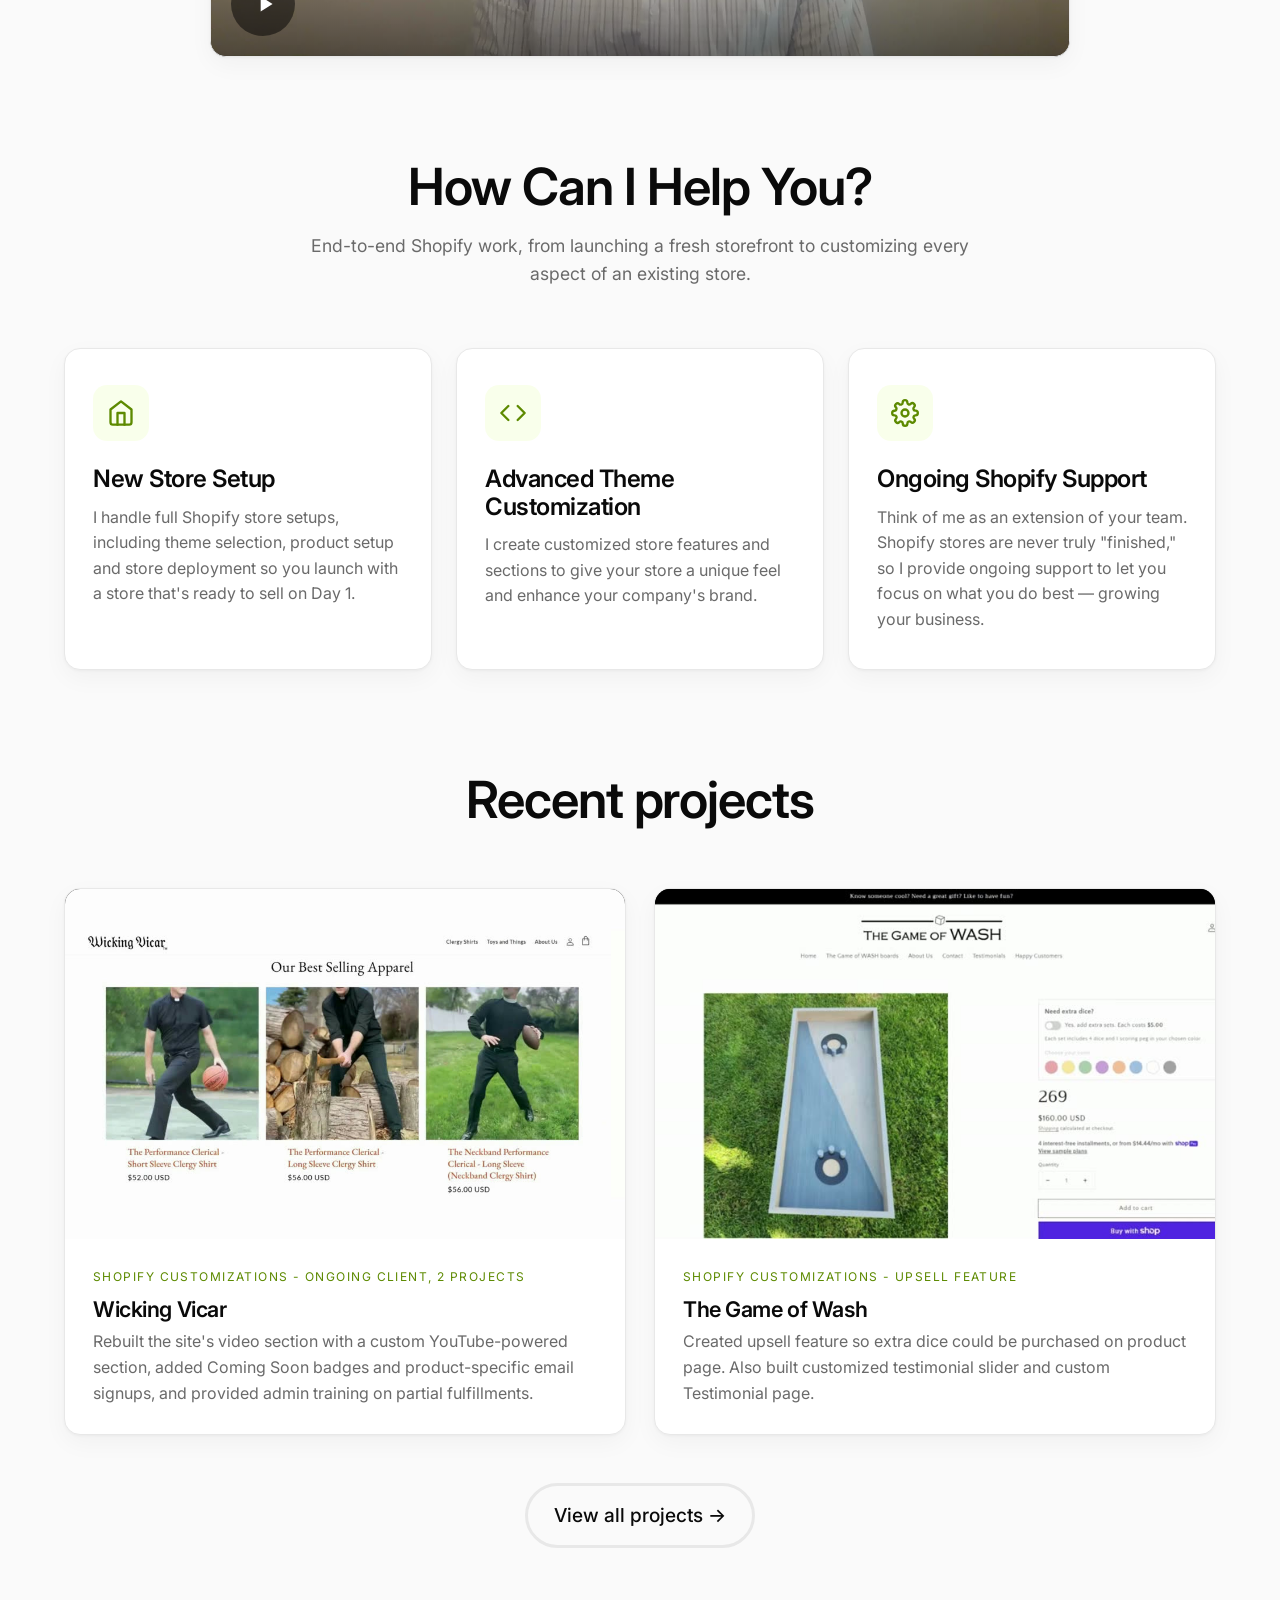
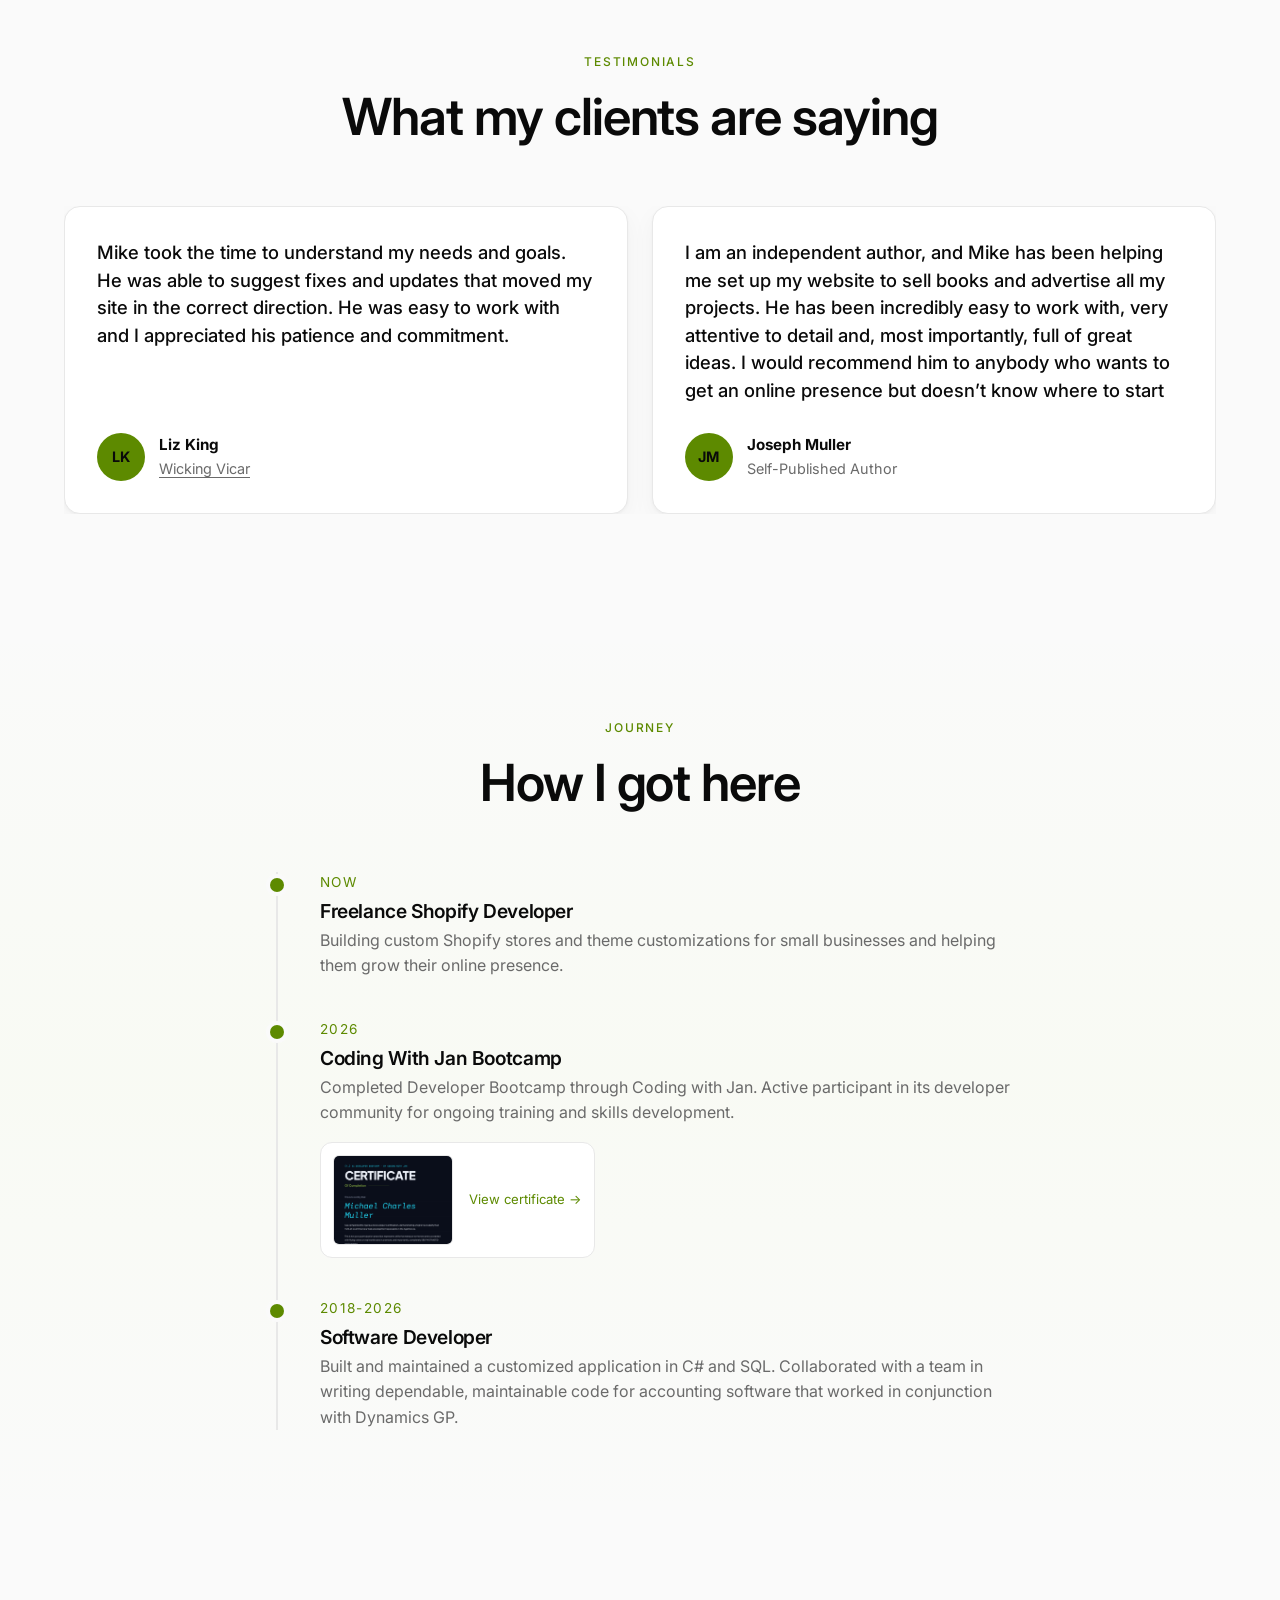
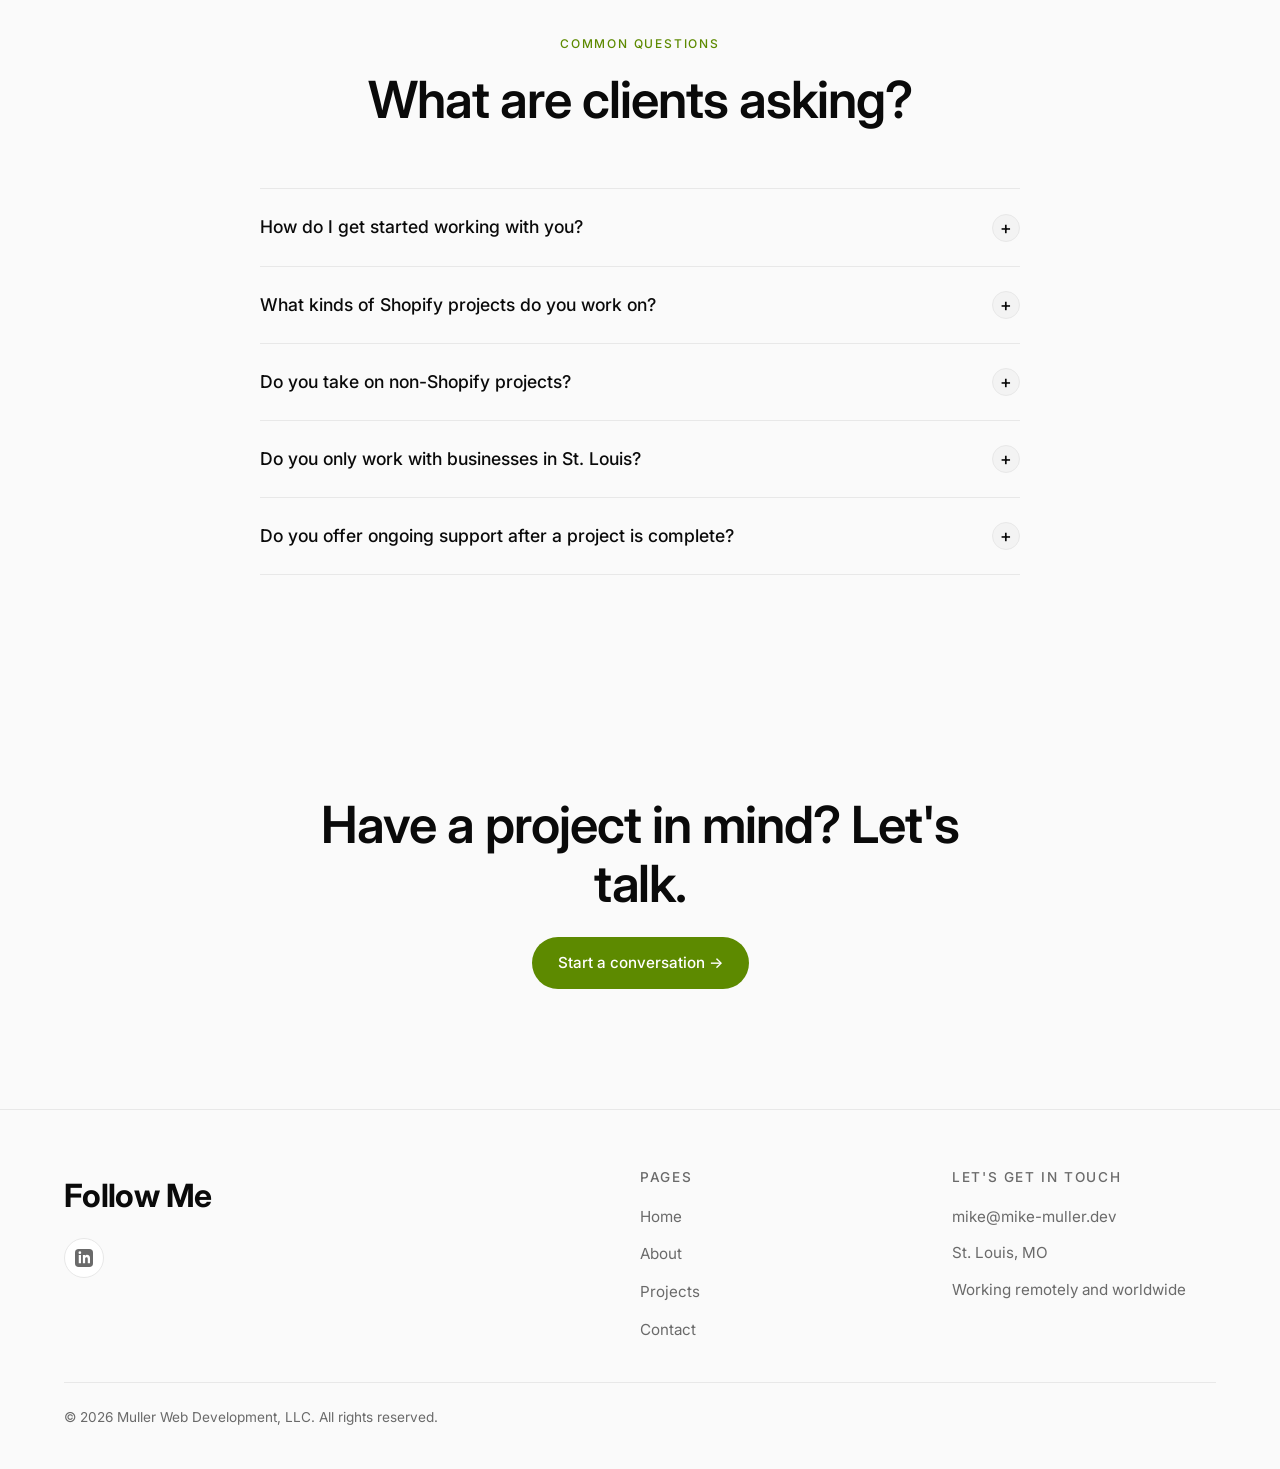
==== commit 2bc919ae: "Made changes on the portfolio site so that it mentions St. Louis and has more metadata. I'm trying t" ====
--- a/index.html
+++ b/index.html
@@ -3,8 +3,15 @@
 <head>
   <meta charset="UTF-8" />
   <meta name="viewport" content="width=device-width, initial-scale=1.0" />
-  <title>Mike Muller — Shopify Developer</title>
-  <meta name="description" content="Mike Muller — Shopify Developer specializing in custom store setup, theme customization, and app integration." />
+  <title>Freelance Shopify Developer in St. Louis | Mike Muller</title>
+  <meta name="description" content="St. Louis based freelance Shopify developer helping store owners anywhere with new store setup, theme customization, and ongoing Shopify support." />
+  <link rel="canonical" href="https://mike-muller.dev/" />
+  <meta property="og:type" content="website" />
+  <meta property="og:site_name" content="Mike Muller, Shopify Developer" />
+  <meta property="og:title" content="Freelance Shopify Developer in St. Louis | Mike Muller" />
+  <meta property="og:description" content="St. Louis based freelance Shopify developer helping store owners anywhere with new store setup, theme customization, and ongoing Shopify support." />
+  <meta property="og:url" content="https://mike-muller.dev/" />
+  <meta property="og:image" content="https://mike-muller.dev/assets/profile-hero-enhanced.png" />
   <script>
     (function() {
       var prefersDark = false;
@@ -20,6 +27,45 @@
   <link rel="icon" type="image/png" sizes="16x16" href="assets/favicon-16.png" />
   <link rel="apple-touch-icon" sizes="180x180" href="assets/apple-touch-icon.png" />
   <link rel="stylesheet" href="css/styles.css" />
+  <!-- Structured data: tells search engines who the business is, where it's based, and that it serves clients everywhere. -->
+  <script type="application/ld+json">
+  {
+    "@context": "https://schema.org",
+    "@type": "ProfessionalService",
+    "name": "Muller Web Development, LLC",
+    "alternateName": "Mike Muller, Shopify Developer",
+    "description": "Freelance Shopify developer based in St. Louis, Missouri, offering new Shopify store setup, theme customization, and ongoing Shopify support to clients anywhere.",
+    "url": "https://mike-muller.dev/",
+    "email": "mike@mike-muller.dev",
+    "image": "https://mike-muller.dev/assets/profile-hero-enhanced.png",
+    "address": {
+      "@type": "PostalAddress",
+      "addressLocality": "St. Louis",
+      "addressRegion": "MO",
+      "addressCountry": "US"
+    },
+    "areaServed": [
+      { "@type": "City", "name": "St. Louis" },
+      { "@type": "Place", "name": "Worldwide" }
+    ],
+    "founder": {
+      "@type": "Person",
+      "name": "Mike Muller",
+      "jobTitle": "Shopify Developer",
+      "sameAs": ["https://www.linkedin.com/in/mike-muller-992ba511"]
+    },
+    "knowsAbout": ["Shopify", "Shopify theme customization", "Shopify Liquid", "Shopify store setup", "Ecommerce"],
+    "hasOfferCatalog": {
+      "@type": "OfferCatalog",
+      "name": "Shopify services",
+      "itemListElement": [
+        { "@type": "Offer", "itemOffered": { "@type": "Service", "name": "New Shopify Store Setup" } },
+        { "@type": "Offer", "itemOffered": { "@type": "Service", "name": "Advanced Shopify Theme Customization" } },
+        { "@type": "Offer", "itemOffered": { "@type": "Service", "name": "Ongoing Shopify Support" } }
+      ]
+    }
+  }
+  </script>
 </head>
 <body>
   <div id="header"></div>
@@ -31,7 +77,7 @@
         <div>        
           <span class="eyebrow">Hi, I'm Mike Muller</span>            
           <h1>Shopify stores that launch fast and actually sell</h1>
-          <p class="hero-tagline">Building and customizing Shopify stores for small business owners so you can focus on running yours.</p>
+          <p class="hero-tagline">St. Louis based Shopify developer building and customizing stores for small business owners everywhere, so you can focus on running yours.</p>
           <div class="hero-actions">
             <a href="contact.html" class="btn btn-primary">Start a Free Discovery Call</a>
           </div>
@@ -112,7 +158,7 @@
             <div class="project-body">
               <span class="project-tag">Shopify Customizations - Ongoing client, 2 projects</span>
               <h3>Wicking Vicar</h3>
-              <p>Rebuilt an oversized video section with a custom section hosted and embedded on YouTube. Added Coming Soon badges and product-specific email signup forms for new products.</p>
+              <p>Rebuilt the site's video section with a custom YouTube-powered section, added Coming Soon badges and product-specific email signups, and provided admin training on partial fulfillments.</p>
             </div>
           </a>
           <a href="thegameofwash.html" class="project-card reveal">
@@ -235,7 +281,11 @@
           </div>
           <div class="faq-item reveal">
             <button class="faq-question">Do you take on non-Shopify projects?<span class="faq-toggle">+</span></button>
-            <div class="faq-answer"><p>Occasionally, but my core expertise is Shopify. If you're not sure, reach out and we can discuss.</p></div>
+            <div class="faq-answer"><p>Yes. My focus is Shopify, but I also build fast, custom websites for businesses that don't need an online store. This site is one of them. If you're not sure which is right for you, reach out and we can discuss.</p></div>
+          </div>
+          <div class="faq-item reveal">
+            <button class="faq-question">Do you only work with businesses in St. Louis?<span class="faq-toggle">+</span></button>
+            <div class="faq-answer"><p>No. I'm based in St. Louis and always happy to meet local store owners in person but I work remotely with clients anywhere. Video calls, screen sharing, and Shopify's collaborator access mean your location never gets in the way of your project.</p></div>
           </div>
           <div class="faq-item reveal">
             <button class="faq-question">Do you offer ongoing support after a project is complete?<span class="faq-toggle">+</span></button>
--- a/css/styles.css
+++ b/css/styles.css
@@ -707,6 +707,7 @@
 .footer-col ul { list-style: none; display: flex; flex-direction: column; gap: 12px; }
 .footer-col a { color: var(--muted); font-size: 0.95rem; transition: color 0.2s; }
 .footer-col a:hover { color: var(--accent); }
+.footer-col .footer-text { color: var(--muted); font-size: 0.95rem; }
 .footer-socials { display: flex; gap: 14px; }
 .footer-socials a {
   width: 40px;
@@ -852,6 +853,8 @@
   text-align: center;
 }
 .case-header h1 { font-size: clamp(2.5rem, 6vw, 4.5rem); }
+/* Project name is the page's <h1> for SEO, but keeps the h2 size it was designed at. */
+.case-header h1.case-title { font-size: clamp(2rem, 4vw, 3.25rem); }
 .case-meta-label {
   font-size: 1.2rem;
   font-weight: 700;
@@ -886,7 +889,8 @@
   overflow: hidden;
   background: #000;
 }
-.case-video-frame video { width: 100%; display: block; }
+.case-video-frame video,
+.case-video-frame img { width: 100%; height: auto; display: block; }
 /* Stand-in for a project that doesn't have a walkthrough clip yet */
 .case-video-placeholder {
   aspect-ratio: 16/9;
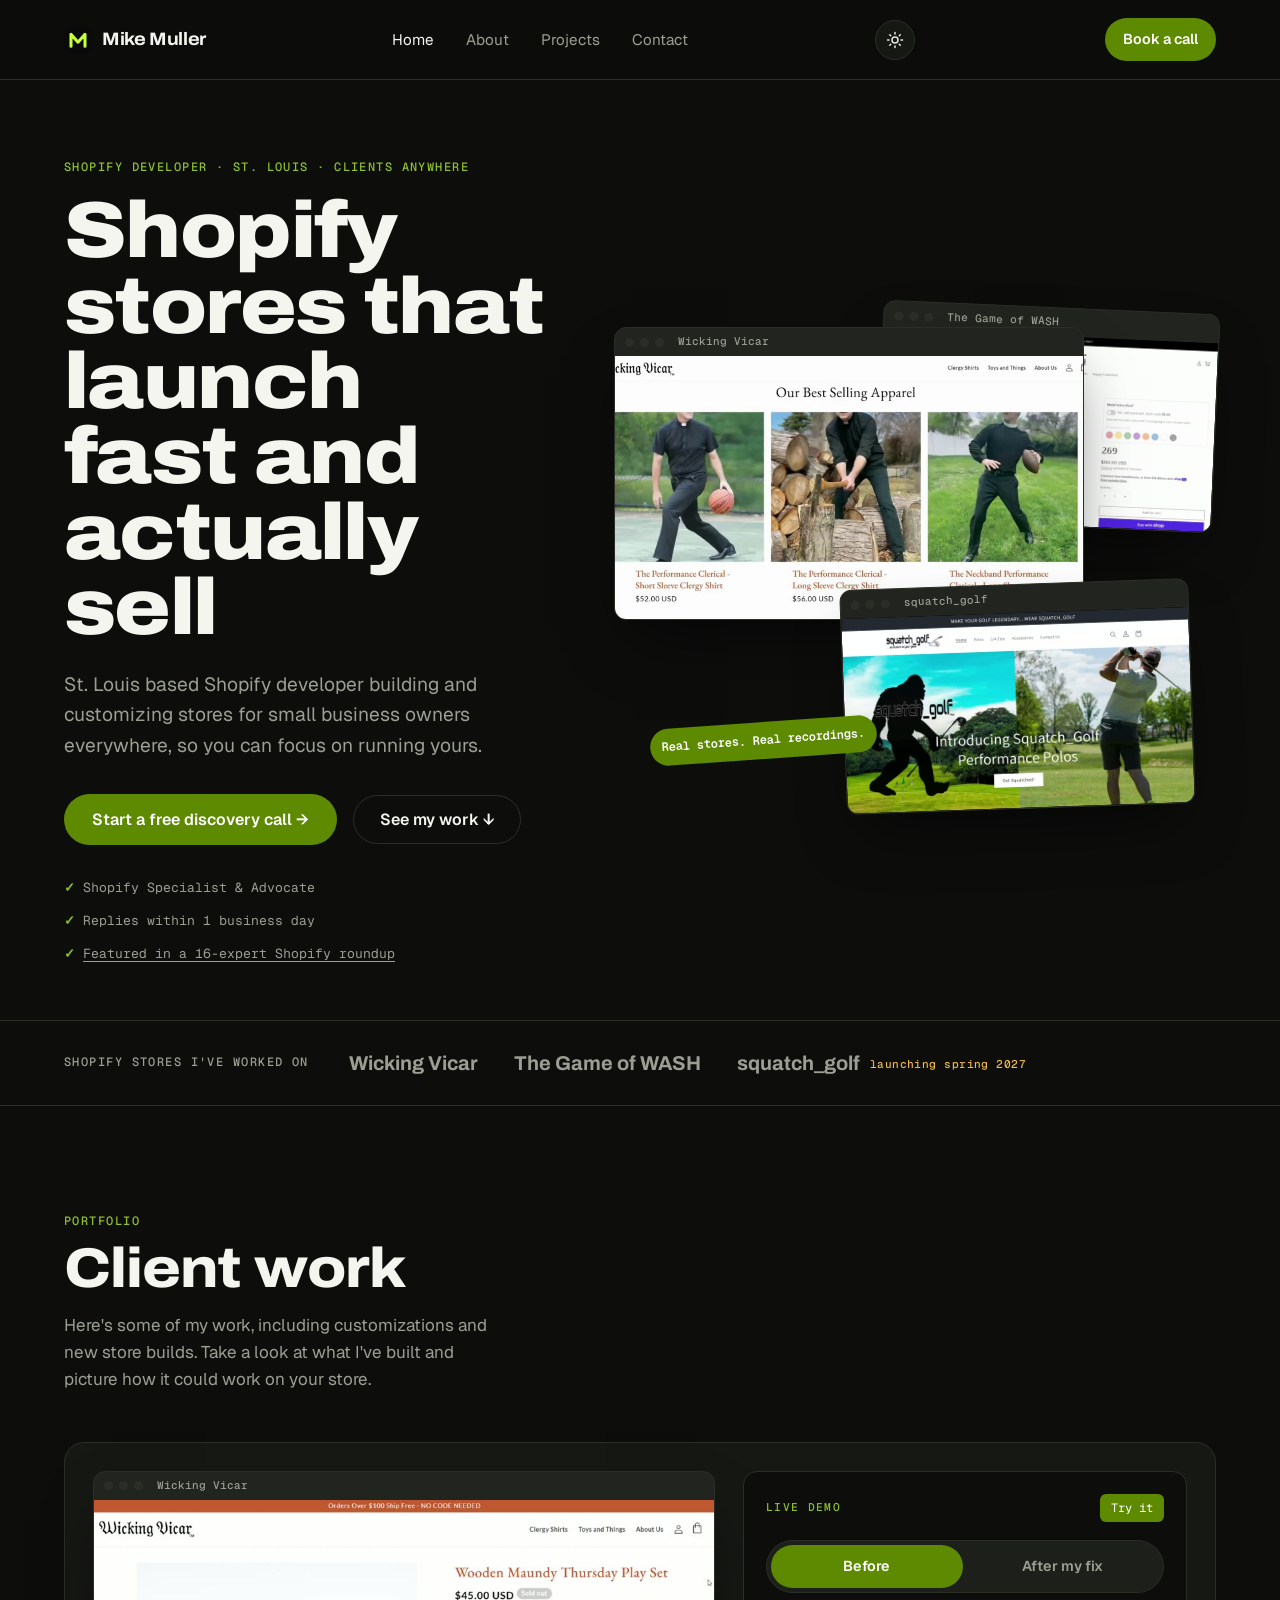
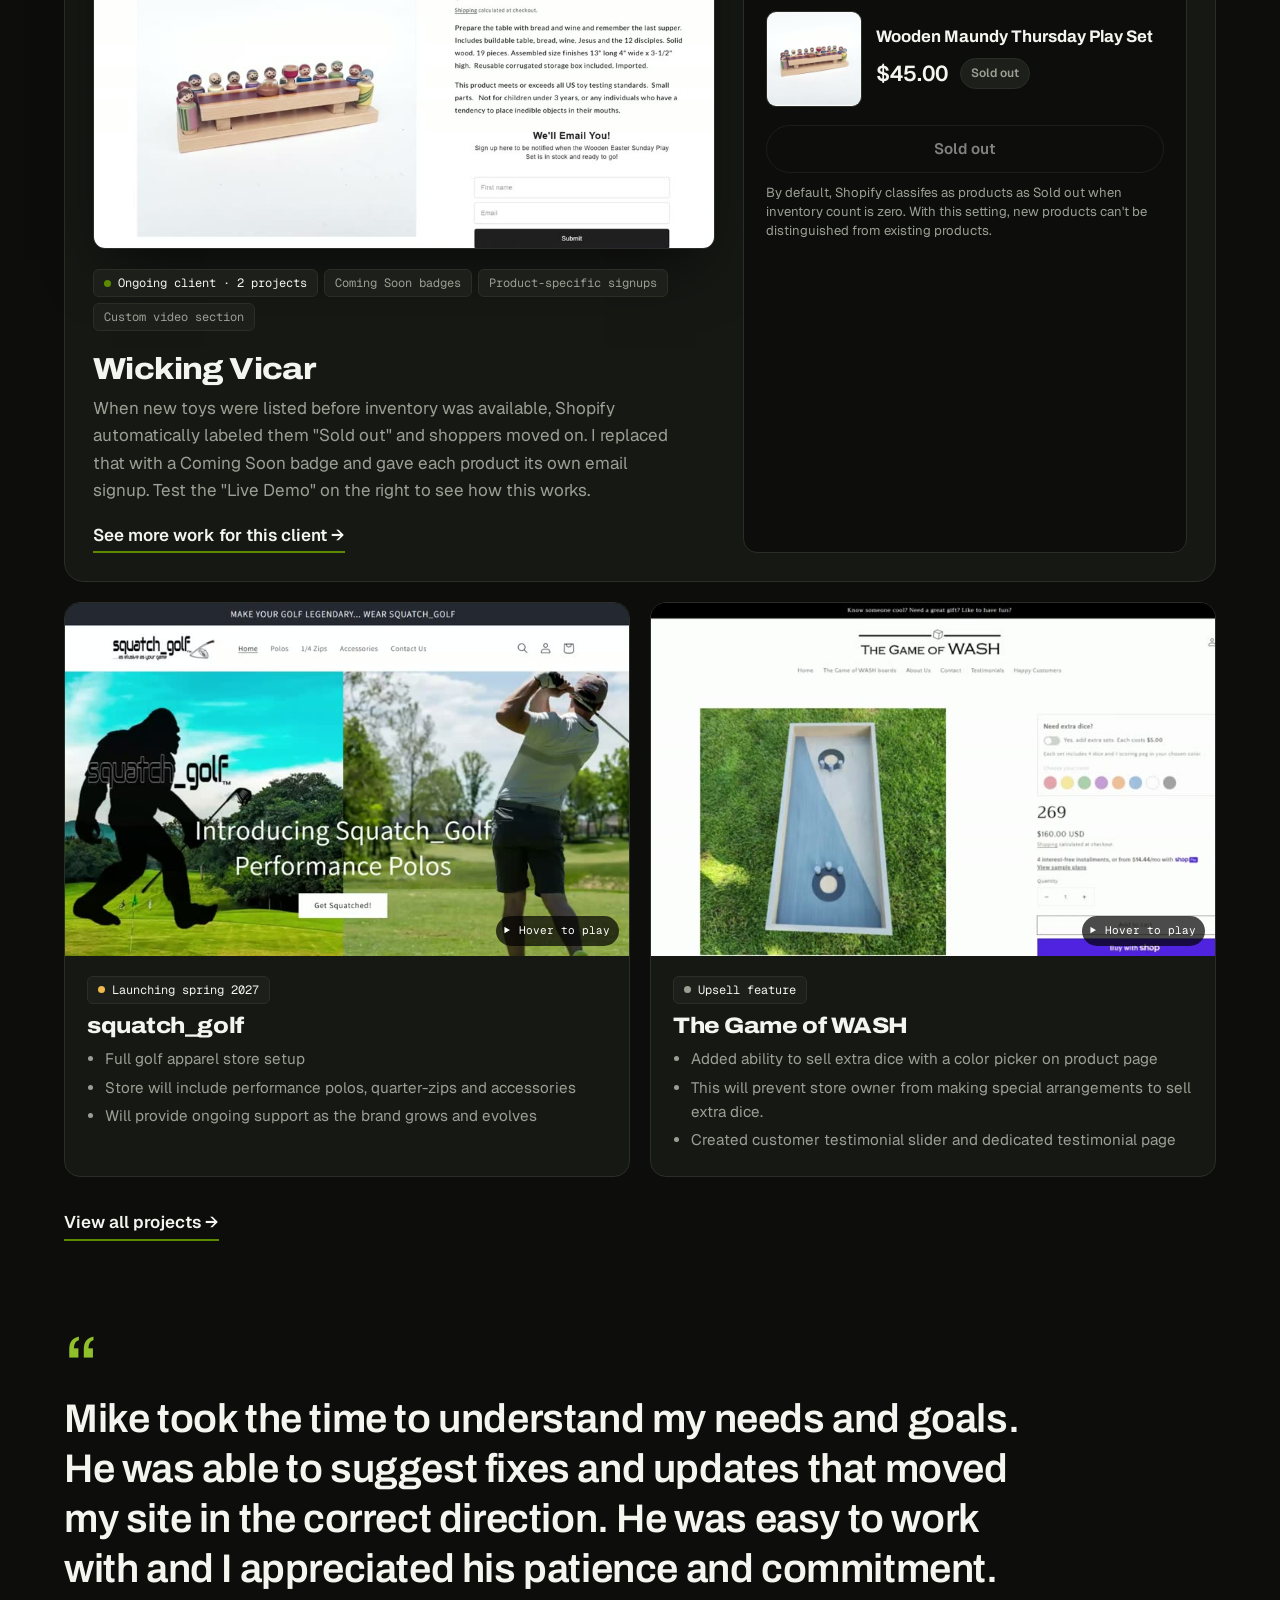
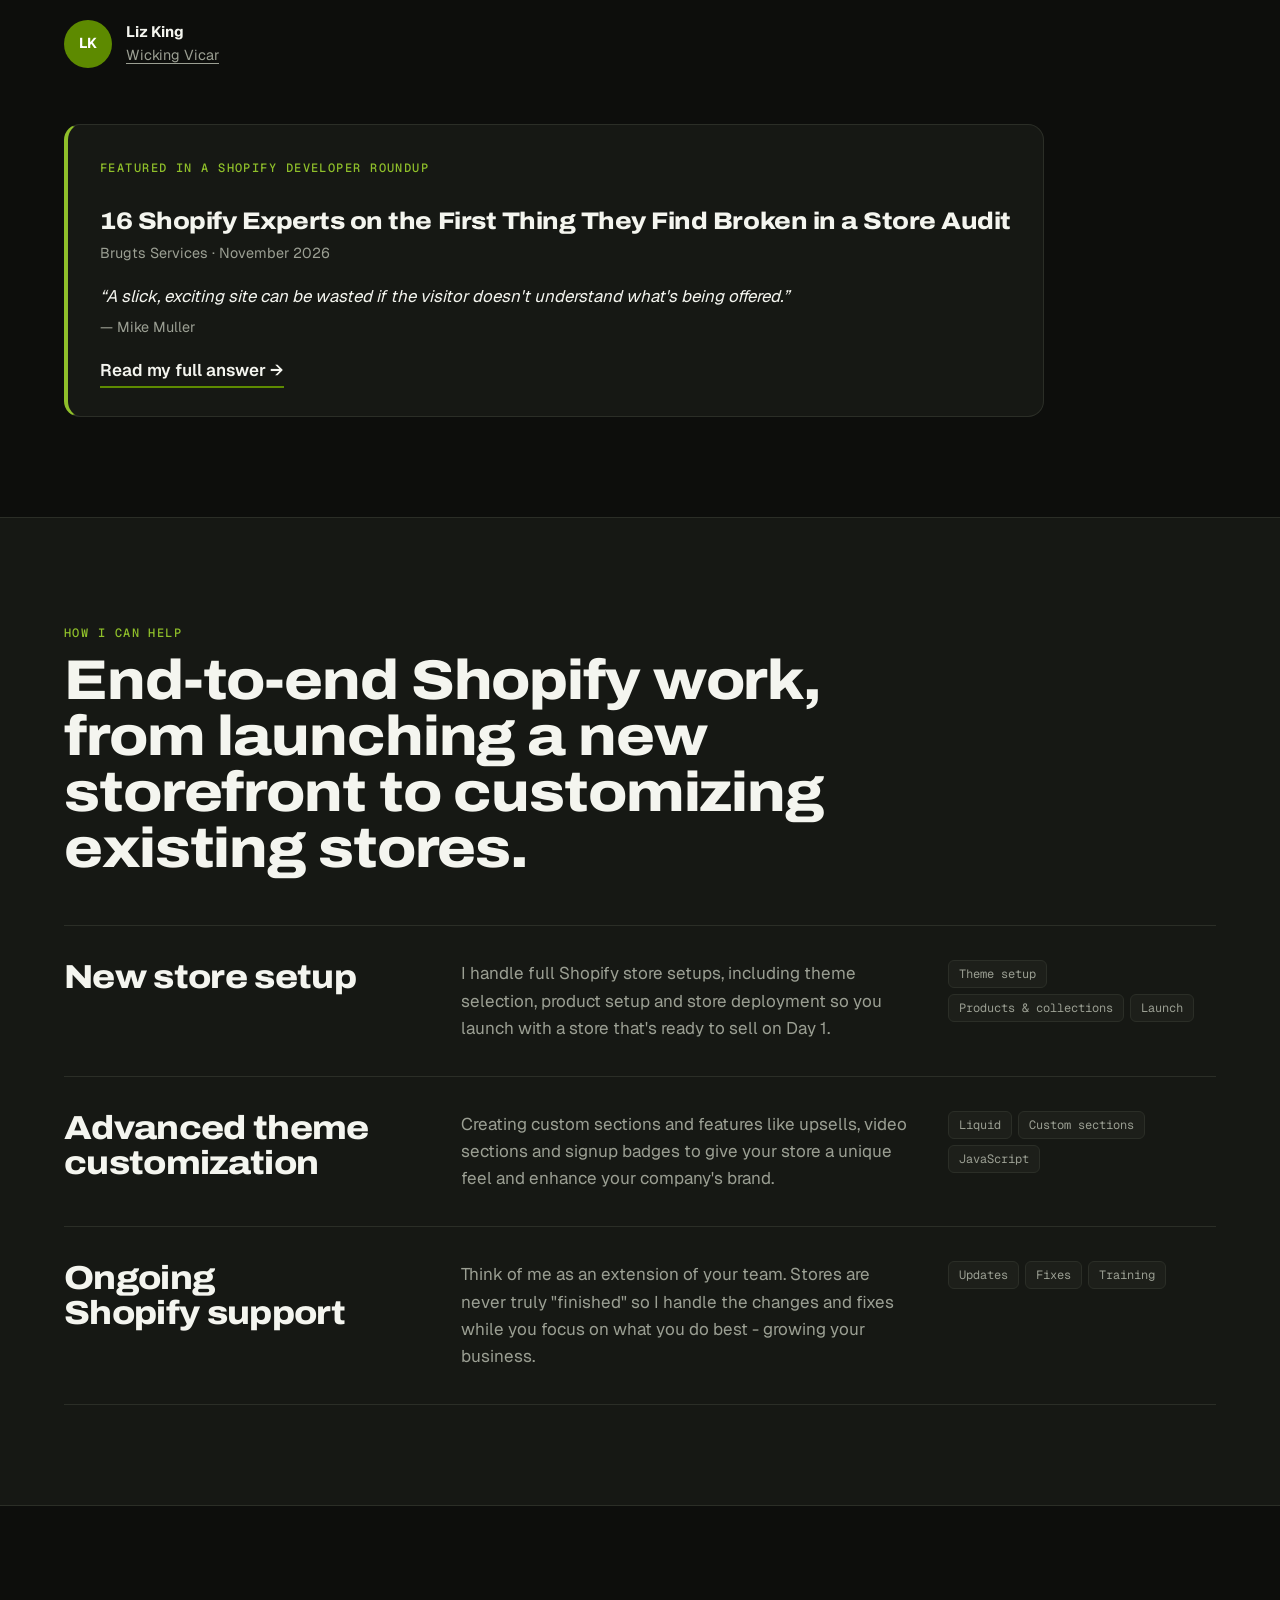
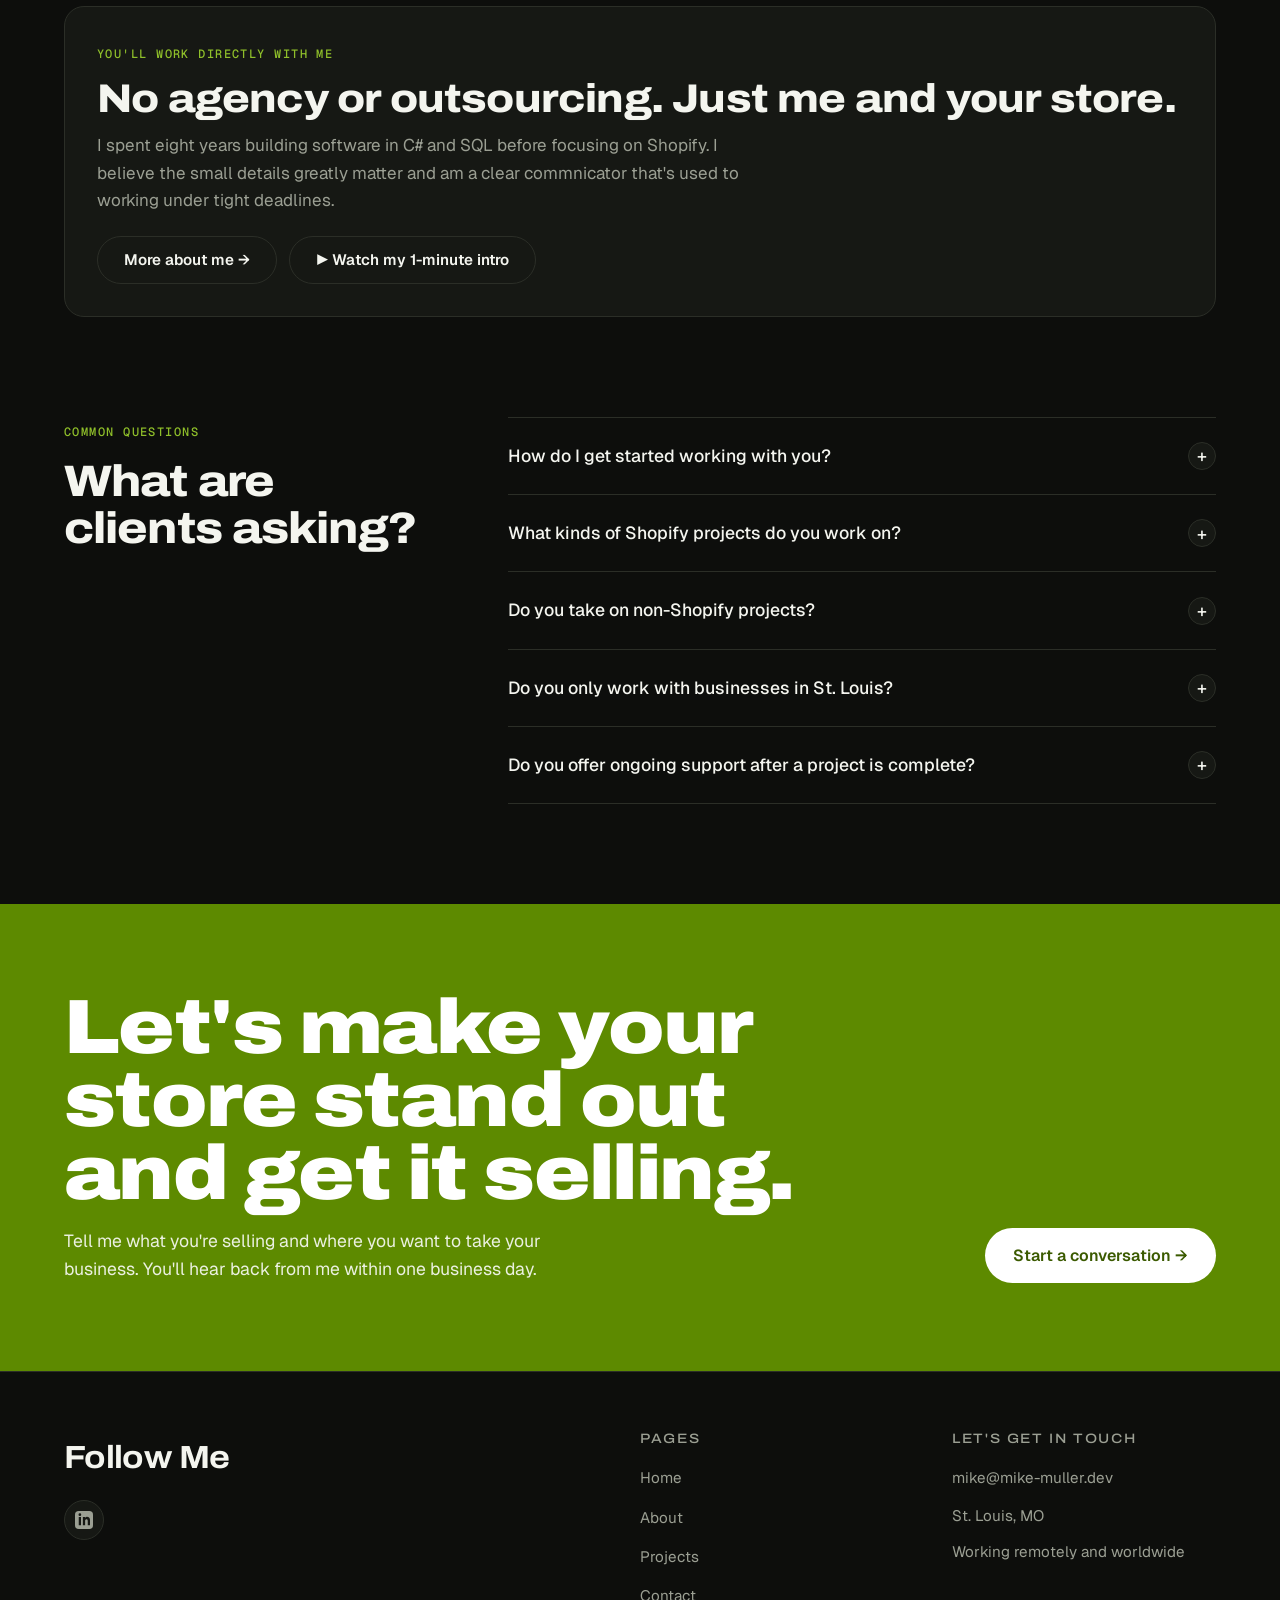
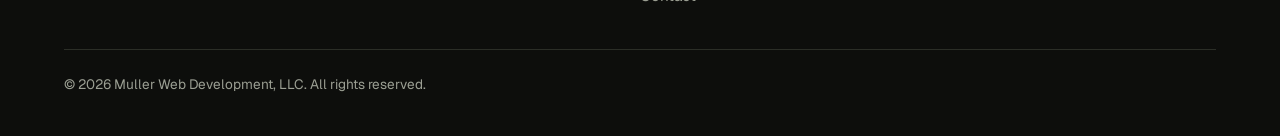
==== commit 7b700ca0: "Complete overhaul of the site. Pages have a completely different look and layout. Home page doesn't " ====
--- a/index.html
+++ b/index.html
@@ -11,17 +11,18 @@
   <meta property="og:title" content="Freelance Shopify Developer in St. Louis | Mike Muller" />
   <meta property="og:description" content="St. Louis based freelance Shopify developer helping store owners anywhere with new store setup, theme customization, and ongoing Shopify support." />
   <meta property="og:url" content="https://mike-muller.dev/" />
-  <meta property="og:image" content="https://mike-muller.dev/assets/profile-hero-enhanced.png" />
+  <meta property="og:image" content="https://mike-muller.dev/assets/profile-hero-enhanced.jpg" />
+  <meta name="twitter:card" content="summary_large_image" />
   <script>
     (function() {
-      var prefersDark = false;
-      try { prefersDark = localStorage.getItem('theme') === 'dark'; } catch (e) {}
-      if (!prefersDark) document.documentElement.setAttribute('data-theme', 'light');
+      var prefersLight = false;
+      try { prefersLight = localStorage.getItem('theme') === 'light'; } catch (e) {}
+      if (prefersLight) document.documentElement.setAttribute('data-theme', 'light');
     })();
   </script>
   <link rel="preconnect" href="https://fonts.googleapis.com">
   <link rel="preconnect" href="https://fonts.gstatic.com" crossorigin>
-  <link href="https://fonts.googleapis.com/css2?family=Inter:wght@400;500;600;700&display=swap" rel="stylesheet">
+  <link href="https://fonts.googleapis.com/css2?family=Archivo:wdth,wght@62..125,400..900&family=Geist:wght@400;500;600&family=Geist+Mono:wght@400;500&display=swap" rel="stylesheet">
   <link rel="icon" type="image/svg+xml" href="assets/favicon.svg" />
   <link rel="icon" type="image/png" sizes="32x32" href="assets/favicon-32.png" />
   <link rel="icon" type="image/png" sizes="16x16" href="assets/favicon-16.png" />
@@ -37,7 +38,7 @@
     "description": "Freelance Shopify developer based in St. Louis, Missouri, offering new Shopify store setup, theme customization, and ongoing Shopify support to clients anywhere.",
     "url": "https://mike-muller.dev/",
     "email": "mike@mike-muller.dev",
-    "image": "https://mike-muller.dev/assets/profile-hero-enhanced.png",
+    "image": "https://mike-muller.dev/assets/profile-hero-enhanced.jpg",
     "address": {
       "@type": "PostalAddress",
       "addressLocality": "St. Louis",
@@ -71,202 +72,227 @@
   <div id="header"></div>
 
   <main>
-    <!-- Hero -->
-    <section class="hero">
+    <!-- Hero: the work up front, live store recordings instead of a headshot -->
+    <section class="hero-v2">
       <div class="container hero-grid">
-        <div>        
-          <span class="eyebrow">Hi, I'm Mike Muller</span>            
+        <div>
+          <span class="eyebrow">Shopify developer · St. Louis · clients anywhere</span>
           <h1>Shopify stores that launch fast and actually sell</h1>
           <p class="hero-tagline">St. Louis based Shopify developer building and customizing stores for small business owners everywhere, so you can focus on running yours.</p>
           <div class="hero-actions">
-            <a href="contact.html" class="btn btn-primary">Start a Free Discovery Call</a>
+            <a href="contact.html" class="btn btn-primary">Start a free discovery call →</a>
+            <a href="#work" class="btn btn-ghost">See my work ↓</a>
           </div>
           <ul class="hero-trust">
             <li>Shopify Specialist & Advocate</li>
             <li>Replies within 1 business day</li>
-            <li>Ongoing support</li>
+            <li><a href="#press">Featured in a 16-expert Shopify roundup</a></li>
           </ul>
         </div>
-        <div class="hero-portrait">
-          <img src="assets/profile-hero-enhanced.png" alt="Mike Muller" width="900" height="1125">
-        </div>
-      </div>
-    </section>
-
-    <!-- Intro video -->
+        <div class="hero-stage" aria-label="Screen recordings of Shopify stores Mike has worked on">
+          <!-- f1 is the large front window: Wicking Vicar, the main ongoing client -->
+          <div class="browser-frame f2">
+            <div class="browser-bar"><b>The Game of WASH</b></div>
+            <video data-autoplay src="assets/game-of-wash.mp4" poster="assets/game-of-wash-poster.jpg" muted loop playsinline preload="metadata"></video>
+          </div>
+          <div class="browser-frame f1">
+            <div class="browser-bar"><b>Wicking Vicar</b></div>
+            <video data-autoplay src="assets/wicking-vickar-video.mp4" poster="assets/wicking-vickar-video-poster.jpg" muted loop playsinline preload="metadata"></video>
+          </div>
+          <div class="browser-frame f3">
+            <div class="browser-bar"><b>squatch_golf</b></div>
+            <video data-autoplay src="assets/squatch-golf-latest.mp4" poster="assets/squatch-golf-latest-poster.jpg" muted loop playsinline preload="metadata"></video>
+          </div>
+          <span class="stage-tag">Real stores. Real recordings.</span>
+        </div>
+      </div>
+    </section>
+
+    <!-- Client strip -->
+    <div class="client-strip">
+      <div class="container">
+        <span class="eyebrow">Shopify stores I've worked on</span>
+        <ul>
+          <li>Wicking Vicar</li>
+          <li>The Game of WASH</li>
+          <li>squatch_golf <span class="strip-note">launching spring 2027</span></li>
+        </ul>
+      </div>
+    </div>
+
+    <!-- Featured work -->
+    <section class="section" id="work">
+      <div class="container">
+        <div class="section-head reveal">
+          <div>
+            <span class="eyebrow">Portfolio</span>
+            <h2>Client work</h2>
+            <p>Here's some of my work, including customizations and new store builds. Take a look at what I've built and picture how it could work on your store.</p>
+          </div>
+          
+        </div>
+
+        <!-- Wicking Vicar (main ongoing client), with a before/after demo of the Coming Soon fix -->
+        <article class="feature-case reveal">
+          <div>
+            <div class="browser-frame">
+              <div class="browser-bar"><b>Wicking Vicar</b></div>
+              <video data-autoplay src="assets/wv-coming-soon-and-email.mp4" poster="assets/wv-coming-soon-and-email.jpg" muted loop playsinline preload="metadata"></video>
+            </div>
+            <div class="chip-row">
+              <span class="chip chip-status is-live">Ongoing client · 2 projects</span>
+              <span class="chip">Coming Soon badges</span>
+              <span class="chip">Product-specific signups</span>
+              <span class="chip">Custom video section</span>
+            </div>
+            <h3><a href="wickingvicar.html">Wicking Vicar</a></h3>
+            <p class="feature-desc">When new toys were listed before inventory was available, Shopify automatically labeled them "Sold out" and shoppers moved on. I replaced that with a Coming Soon badge and gave each product its own email signup. Test the "Live Demo" on the right to see how this works.</p>
+            <div class="feature-links">
+              <a href="wickingvicar.html" class="link-underline">See more work for this client →</a>
+            </div>
+          </div>
+
+          <form class="store-demo" id="comingSoonDemo" aria-label="Before and after demo of the Coming Soon badge" novalidate>
+            <div class="demo-row"><span class="eyebrow">Live demo</span><span class="chip chip-lime">Try it</span></div>
+            <div class="seg" role="group" aria-label="Show the product page">
+              <button type="button" data-cs-mode="before" aria-pressed="true">Before</button>
+              <button type="button" data-cs-mode="after" aria-pressed="false">After my fix</button>
+            </div>
+            <div class="demo-product">
+              <img src="assets/wv-maundy-play-set.jpg" alt="Wooden Maundy Thursday Play Set" width="480" height="480" loading="lazy">
+              <div>
+                <span class="demo-name">Wooden Maundy Thursday Play Set</span>
+                <div class="demo-row demo-price-row">
+                  <span class="demo-price">$45.00</span>
+                  <span class="stock-badge" id="csBadge">Sold out</span>
+                </div>
+              </div>
+            </div>
+            <div class="cs-before" id="csBefore">
+              <button type="button" class="btn btn-ghost" disabled>Sold out</button>
+              <p class="demo-small">By default, Shopify classifes as products as Sold out when inventory count is zero. With this setting, new products can't be distinguished from existing products.</p>
+            </div>
+            <div class="cs-after" id="csAfter" hidden>
+              <label class="demo-small" for="csEmail">Get an email when this play set is in stock.</label>
+              <div class="notify-row">
+                <input type="email" id="csEmail" placeholder="you@example.com" autocomplete="email">
+                <button class="btn btn-primary" type="submit">Notify me</button>
+              </div>
+            </div>
+            <p class="demo-note" id="csNote" aria-live="polite"></p>
+          </form>
+        </article>
+
+        <div class="work-grid">
+          <a href="squatchgolf.html" class="work-card reveal">
+            <div class="work-media">
+              <video data-hover src="assets/squatch-golf-latest.mp4" poster="assets/squatch-golf-latest-poster.jpg" muted loop playsinline preload="none"></video>
+              <span class="play-hint">▶ Hover to play</span>
+            </div>
+            <div class="work-body">
+              <div class="chip-row"><span class="chip chip-status is-wip">Launching spring 2027</span></div>
+              <h3>squatch_golf</h3>
+              <ul>
+                <li>Full golf apparel store setup</li>
+                <li>Store will include performance polos, quarter-zips and accessories</li>
+                <li>Will provide ongoing support as the brand grows and evolves</li>
+              </ul>
+            </div>
+          </a>
+          <a href="thegameofwash.html" class="work-card reveal">
+            <div class="work-media">
+              <video data-hover src="assets/game-of-wash.mp4" poster="assets/game-of-wash-poster.jpg" muted loop playsinline preload="none"></video>
+              <span class="play-hint">▶ Hover to play</span>
+            </div>
+            <div class="work-body">
+              <div class="chip-row"><span class="chip chip-status">Upsell feature</span></div>
+              <h3>The Game of WASH</h3>
+              <ul>
+                <li>Added ability to sell extra dice with a color picker on product page</li>
+                <li>This will prevent store owner from making special arrangements to sell extra dice.</li>
+                <li>Created customer testimonial slider and dedicated testimonial page</li>
+              </ul>
+            </div>
+          </a>
+        </div>
+        <div class="work-more"><a href="projects.html" class="link-underline">View all projects →</a></div>
+      </div>
+    </section>
+
+    <!-- Testimonial: sits right after the work so Liz's words back up the Wicking Vicar case -->
+    <section class="section" id="testimonials" style="padding-top: 0;">
+      <div class="container">
+        <figure class="big-quote reveal">
+          <blockquote>Mike took the time to understand my needs and goals. He was able to suggest fixes and updates that moved my site in the correct direction. He was easy to work with and I appreciated his patience and commitment.</blockquote>
+          <figcaption class="testimonial-author">
+            <span class="testimonial-avatar" aria-hidden="true">LK</span>
+            <span>
+              <strong>Liz King</strong>
+              <span class="testimonial-role"><a href="https://www.wickingvicar.com" target="_blank" rel="noopener">Wicking Vicar</a></span>
+            </span>
+          </figcaption>
+        </figure>
+
+        <!-- Press: Brugts Services expert roundup, Nov 2026 -->
+        <aside class="press-card reveal" id="press">
+          <span class="eyebrow">Featured in a Shopify developer roundup</span>
+          <h3><a href="https://brugtsservices.com/pages/shopify-experts-roundup#issue-3" target="_blank" rel="noopener">16 Shopify Experts on the First Thing They Find Broken in a Store Audit</a></h3>
+          <p class="press-source">Brugts Services · November 2026</p>
+          <blockquote>“A slick, exciting site can be wasted if the visitor doesn't understand what's being offered.”</blockquote>
+          <p class="press-attrib">Mike Muller</p>
+          <a href="https://brugtsservices.com/pages/shopify-experts-roundup#issue-3" target="_blank" rel="noopener" class="link-underline">Read my full answer →</a>
+        </aside>
+      </div>
+    </section>
+
+    <!-- Services -->
+    <section class="section services-v2" id="services">
+      <div class="container">
+        <div class="section-head reveal">
+          <div>
+            <span class="eyebrow">How I can help</span>
+            <h2>End-to-end Shopify work, from launching a new storefront to customizing existing stores.</h2>
+          </div>
+        </div>
+        <div class="svc-row reveal">
+          <h3>New store setup</h3>
+          <p>I handle full Shopify store setups, including theme selection, product setup and store deployment so you launch with a store that's ready to sell on Day 1.</p>
+          <div class="chip-row"><span class="chip">Theme setup</span><span class="chip">Products &amp; collections</span><span class="chip">Launch</span></div>
+        </div>
+        <div class="svc-row reveal">
+          <h3>Advanced theme customization</h3>
+          <p>Creating custom sections and features like upsells, video sections and signup badges to give your store a unique feel and enhance your company's brand.</p>
+          <div class="chip-row"><span class="chip">Liquid</span><span class="chip">Custom sections</span><span class="chip">JavaScript</span></div>
+        </div>
+        <div class="svc-row reveal">
+          <h3>Ongoing Shopify support</h3>
+          <p>Think of me as an extension of your team. Stores are never truly "finished" so I handle the changes and fixes while you focus on what you do best - growing your business.</p>
+          <div class="chip-row"><span class="chip">Updates</span><span class="chip">Fixes</span><span class="chip">Training</span></div>
+        </div>
+      </div>
+    </section>
+
+    <!-- Meet Mike: the one small personal block on the homepage -->
     <section class="section" id="intro">
       <div class="container">
-        <div class="section-header reveal">
-          <span class="eyebrow">Meet Mike</span>
-          <h2>A quick hello before we talk shop</h2>
-          <p>A minute on who I am, how I work, and what it's like having me on your project.</p>
-        </div>
-        <button type="button" class="intro-video project-thumb-video reveal" data-video="assets/intro-home-page.mp4" aria-label="Play Mike Muller's introduction video">
-          <video class="project-preview" src="assets/intro-home-page.mp4" poster="assets/home-intro-poster.jpg" muted playsinline preload="none"></video>
-          <span class="video-play-badge" aria-hidden="true">
-          <!-- Show play arrow within video. Without it, play icon displays as a green circle-->
-            <svg viewBox="0 0 24 24" fill="currentColor"><path d="M8 5v14l11-7z"/></svg> 
-          </span>
-        </button>
-      </div>
-    </section>
-
-    <!-- Services -->
-    <section class="section" id="services" style="padding-top: 0;">
-      <div class="container">
-        <div class="section-header reveal">          
-          <h2>How Can I Help You?</h2>
-          <p>End-to-end Shopify work, from launching a fresh storefront to customizing every aspect of an existing store.</p>
-        </div>
-        <div class="services-grid">
-          <div class="service-card reveal">
-            <div class="service-icon">
-              <svg viewBox="0 0 24 24" fill="none" stroke="currentColor" stroke-width="2" stroke-linecap="round" stroke-linejoin="round"><path d="M3 9l9-7 9 7v11a2 2 0 0 1-2 2H5a2 2 0 0 1-2-2z"/><polyline points="9 22 9 12 15 12 15 22"/></svg>
-            </div>
-            <h3>New Store Setup</h3>
-            <p>I handle full Shopify store setups, including theme selection, product setup and store deployment so you launch with a store that's ready to sell on Day 1.</p>
-          </div>
-          <div class="service-card reveal">
-            <div class="service-icon">
-              <svg viewBox="0 0 24 24" fill="none" stroke="currentColor" stroke-width="2" stroke-linecap="round" stroke-linejoin="round"><polyline points="16 18 22 12 16 6"/><polyline points="8 6 2 12 8 18"/></svg>
-            </div>
-            <h3>Advanced Theme Customization</h3>
-            <p>I create customized store features and sections to give your store a unique feel and enhance your company's brand.</p>
-          </div>
-          <div class="service-card reveal">
-            <div class="service-icon">
-              <svg viewBox="0 0 24 24" fill="none" stroke="currentColor" stroke-width="2" stroke-linecap="round" stroke-linejoin="round"><circle cx="12" cy="12" r="3"/><path d="M19.4 15a1.65 1.65 0 0 0 .33 1.82l.06.06a2 2 0 0 1-2.83 2.83l-.06-.06a1.65 1.65 0 0 0-1.82-.33 1.65 1.65 0 0 0-1 1.51V21a2 2 0 0 1-4 0v-.09A1.65 1.65 0 0 0 9 19.4a1.65 1.65 0 0 0-1.82.33l-.06.06a2 2 0 0 1-2.83-2.83l.06-.06a1.65 1.65 0 0 0 .33-1.82 1.65 1.65 0 0 0-1.51-1H3a2 2 0 0 1 0-4h.09A1.65 1.65 0 0 0 4.6 9a1.65 1.65 0 0 0-.33-1.82l-.06-.06a2 2 0 0 1 2.83-2.83l.06.06a1.65 1.65 0 0 0 1.82.33H9a1.65 1.65 0 0 0 1-1.51V3a2 2 0 0 1 4 0v.09a1.65 1.65 0 0 0 1 1.51 1.65 1.65 0 0 0 1.82-.33l.06-.06a2 2 0 0 1 2.83 2.83l-.06.06a1.65 1.65 0 0 0-.33 1.82V9a1.65 1.65 0 0 0 1.51 1H21a2 2 0 0 1 0 4h-.09a1.65 1.65 0 0 0-1.51 1z"/></svg>
-            </div>
-            <h3>Ongoing Shopify Support</h3>
-            <p>Think of me as an extension of your team. Shopify stores are never truly "finished," so I provide ongoing support to let you focus on what you do best — growing your business.</p>
-          </div>
-        </div>
-      </div>
-    </section>    
-
-    <!-- Projects preview -->
-    <section class="section" id="projects" style="padding-top: 0;">
-      <div class="container">
-        <div class="section-header reveal">          
-          <h2>Recent projects</h2>
-        </div>
-        <div class="projects-grid">
-          <a href="wickingvicar.html" class="project-card reveal">
-            <div class="project-thumb project-thumb-video">
-              <video class="project-preview" src="assets/wicking-vickar-video.mp4" poster="assets/wicking-vickar-card-poster.jpg" muted playsinline preload="metadata"></video>
-            </div>
-            <div class="project-body">
-              <span class="project-tag">Shopify Customizations - Ongoing client, 2 projects</span>
-              <h3>Wicking Vicar</h3>
-              <p>Rebuilt the site's video section with a custom YouTube-powered section, added Coming Soon badges and product-specific email signups, and provided admin training on partial fulfillments.</p>
-            </div>
-          </a>
-          <a href="thegameofwash.html" class="project-card reveal">
-            <div class="project-thumb project-thumb-video">
-              <video class="project-preview" src="assets/game-of-wash.mp4" poster="assets/game-of-wash-poster.jpg" muted playsinline preload="metadata"></video>
-            </div>            
-            <div class="project-body">
-              <span class="project-tag">Shopify Customizations - Upsell feature</span>
-              <h3>The Game of Wash</h3>
-              <p>Created upsell feature so extra dice could be purchased on product page. Also built customized testimonial slider and custom Testimonial page.</p>
-            </div>
-          </a>
-        </div>
-        <div class="projects-cta reveal">
-          <a href="projects.html" class="btn btn-ghost">View all projects →</a>
-        </div>
-      </div>
-    </section>
-
-    <!-- Testimonials carousel -->
-    <section class="section" id="testimonials" style="padding-top: 0;">
-      <div class="container">
-        <div class="section-header reveal">
-          <span class="eyebrow">Testimonials</span>
-          <h2>What my clients are saying</h2>
-        </div>
-
-        <div class="testimonial-carousel reveal" role="region" aria-roledescription="carousel" aria-label="Client testimonials">
-          <div class="testimonial-viewport">
-            <div class="testimonial-track">
-              <!-- 1st testimonial -->
-              <figure class="testimonial-card">
-                <blockquote>Mike took the time to understand my needs and goals. He was able to suggest fixes and updates that moved my site in the correct direction. He was easy to work with and I appreciated his patience and commitment.</blockquote>
-                <figcaption class="testimonial-author">
-                  <span class="testimonial-avatar" aria-hidden="true">LK</span>
-                  <span>
-                    <strong>Liz King</strong>
-                    <span class="testimonial-role"><a href="https://www.wickingvicar.com" target="_blank" rel="noopener">Wicking Vicar</a></span>
-                  </span>
-                </figcaption>
-              </figure>
-
-              <!-- 2nd testimonial -->
-              <figure class="testimonial-card">
-                <blockquote>I am an independent author, and Mike has been helping me set up my website to sell books and advertise all my projects. He has been incredibly easy to work with, very attentive to detail and, most importantly, full of great ideas.  I would recommend him to anybody who wants to get an online presence but doesn’t know where to start</blockquote>
-                <figcaption class="testimonial-author">
-                  <span class="testimonial-avatar" aria-hidden="true">JM</span>
-                  <span>
-                    <strong>Joseph Muller</strong>
-                    <span class="testimonial-role">Self-Published Author</span>
-                  </span>
-                </figcaption>
-              </figure>
-            </div>
-          </div>
-
-          <div class="testimonial-controls">
-            <button type="button" class="testimonial-arrow" data-testimonial-prev aria-label="Previous testimonial">
-              <svg viewBox="0 0 24 24" fill="none" stroke="currentColor" stroke-width="2" stroke-linecap="round" stroke-linejoin="round" aria-hidden="true"><path d="M15 18l-6-6 6-6"/></svg>
-            </button>
-            <button type="button" class="testimonial-arrow" data-testimonial-next aria-label="Next testimonial">
-              <svg viewBox="0 0 24 24" fill="none" stroke="currentColor" stroke-width="2" stroke-linecap="round" stroke-linejoin="round" aria-hidden="true"><path d="M9 18l6-6-6-6"/></svg>
-            </button>
-          </div>
-        </div>
-      </div>
-    </section>
-
-     <!-- Timeline -->
-    <section class="section" style="background: linear-gradient(180deg, transparent, rgba(199,255,58,0.03), transparent);">
-      <div class="container">
-        <div class="section-header reveal">
-          <span class="eyebrow">Journey</span>
-          <h2>How I got here</h2>
-        </div>
-        <div class="timeline">
-          <div class="timeline-item reveal">
-            <div class="timeline-date">Now</div>
-            <h3>Freelance Shopify Developer</h3>
-            <p>Building custom Shopify stores and theme customizations for small businesses and helping them grow their online presence.</p>
-          </div>
-          <div class="timeline-item reveal">
-            <div class="timeline-date">2026</div>
-            <h3>Coding With Jan Bootcamp</h3>
-            <p>Completed Developer Bootcamp through Coding with Jan. Active participant in its developer community for ongoing training and skills development.</p>
-            <div class="credential">
-              <button type="button" class="credential-card" data-image="assets/certificate.png"
-                      data-image-alt="AI Developer Bootcamp certificate awarded to Michael Charles Muller by Coding with Jan, dated August 2026">
-                <img class="credential-thumb" src="assets/certificate.png" alt="" loading="lazy">
-                <span class="credential-body">
-                  <span class="credential-action">View certificate →</span>
-                </span>
-              </button>
-            </div>
-          </div>
-          <div class="timeline-item reveal">
-            <div class="timeline-date">2018-2026</div>
-            <h3>Software Developer</h3>
-            <p>Built and maintained a customized application in C# and SQL. Collaborated with a team in writing dependable, maintainable code for accounting software that worked in conjunction with Dynamics GP.</p>
+        <div class="meet-card reveal">
+          <div>
+            <span class="eyebrow">You'll work directly with me</span>
+            <h2>No agency or outsourcing. Just me and your store.</h2>
+            <p>I spent eight years building software in C# and SQL before focusing on Shopify. I believe the small details greatly matter and am a clear commnicator that's used to working under tight deadlines.</p>
+            <div class="btn-row">
+              <a href="about.html" class="btn btn-ghost">More about me →</a>
+              <button type="button" class="btn btn-ghost" data-video="assets/intro-home-page.mp4">▶ Watch my 1-minute intro</button>
+            </div>
           </div>
         </div>
       </div>
     </section>
 
     <!-- FAQ -->
-    <section class="section">
-      <div class="container">
-        <div class="section-header reveal">
+    <section class="section" id="faq" style="padding-top: 0;">
+      <div class="container faq-split">
+        <div class="reveal">
           <span class="eyebrow">Common questions</span>
           <h2>What are clients asking?</h2>
         </div>
@@ -281,24 +307,27 @@
           </div>
           <div class="faq-item reveal">
             <button class="faq-question">Do you take on non-Shopify projects?<span class="faq-toggle">+</span></button>
-            <div class="faq-answer"><p>Yes. My focus is Shopify, but I also build fast, custom websites for businesses that don't need an online store. This site is one of them. If you're not sure which is right for you, reach out and we can discuss.</p></div>
+            <div class="faq-answer"><p>Yes. My focus is Shopify, but I also build custom websites for businesses that don't need an online store. This site is one of them. If you're not sure which is right for you, reach out and we can discuss.</p></div>
           </div>
           <div class="faq-item reveal">
             <button class="faq-question">Do you only work with businesses in St. Louis?<span class="faq-toggle">+</span></button>
-            <div class="faq-answer"><p>No. I'm based in St. Louis and always happy to meet local store owners in person but I work remotely with clients anywhere. Video calls, screen sharing, and Shopify's collaborator access mean your location never gets in the way of your project.</p></div>
+            <div class="faq-answer"><p>No. I'm based in St. Louis and love working with local store owners but I work remotely with clients anywhere. Video calls, screen sharing, and Shopify's collaborator access mean your location never delays your project.</p></div>
           </div>
           <div class="faq-item reveal">
             <button class="faq-question">Do you offer ongoing support after a project is complete?<span class="faq-toggle">+</span></button>
             <div class="faq-answer"><p>Yes. Every project includes a 30-day post-launch period for bug fixes at no charge. After that, ongoing support and updates are available as a paid service. I'll always give you clear documentation so your team can handle day-to-day tasks independently if you prefer.</p></div>
-          </div>          
+          </div>
         </div>
       </div>
     </section>
 
     <!-- Footer CTA -->
     <section class="footer-cta">
-      <div class="container">        
-        <h2 class="reveal">Have a project in mind? Let's talk.</h2>
+      <div class="container">
+        <div>
+          <h2>Let's make your store stand out and get it selling.</h2>
+          <p>Tell me what you're selling and where you want to take your business. You'll hear back from me within one business day.</p>
+        </div>
         <a href="contact.html" class="btn btn-primary">Start a conversation →</a>
       </div>
     </section>
--- a/css/styles.css
+++ b/css/styles.css
@@ -2,7 +2,8 @@
 *, *::before, *::after { box-sizing: border-box; margin: 0; padding: 0; }
 html { scroll-behavior: smooth; }
 body {
-  font-family: 'Inter', -apple-system, BlinkMacSystemFont, 'Segoe UI', Roboto, sans-serif;
+  font-family: var(--font-body);
+  font-size: 17px;
   background: var(--bg);
   color: var(--text);
   line-height: 1.6;
@@ -14,36 +15,53 @@
 a { color: inherit; text-decoration: none; }
 button { font: inherit; cursor: pointer; border: none; background: none; color: inherit; }
 
+/* Dark is the default theme. [data-theme="light"] is set only when a visitor
+   picks light with the toggle (see the inline script in each page's <head>). */
 :root {
-  --bg: #0a0a0a;
-  --bg-elev: #141414;
-  --bg-card: #161616;
-  --border: #262626;
-  --text: #e8e8e8;
-  --muted: #8a8a8a;
-  --heading: #ffffff;
-  --nav-bg: rgba(10, 10, 10, 0.85);
+  --bg: #0d0e0c;
+  --bg-elev: #161814;
+  --bg-card: #161814;
+  --bg-sunk: #1d1f1a;
+  --border: #2b2e27;
+  --text: #e4e6de;
+  --muted: #9b9f93;
+  --heading: #f4f5ef;
+  --nav-bg: rgba(13, 14, 12, 0.85);
   --portrait-text: rgba(255, 255, 255, 0.06);
-  --accent: #c7ff3a;
-  --accent-hover: #b8f028;
-  --error: #ff6b6b;
+  --accent: #8fbf2a;          /* accent for text, icons, borders (lighter tint of the brand green so it reads on dark) */
+  --accent-hover: #4a6f00;
+  --accent-fill: #5d8a00;     /* brand green fill for buttons and highlights, both themes (matches the live site) */
+  --on-accent: #ffffff;       /* text that sits on the green fill */
+  --chrome: #22251f;          /* browser-frame title bar */
+  --shadow: 0 30px 60px -20px rgba(0, 0, 0, 0.65);
+  --error: #ff8a7a;
+  --warn: #f0b94a;
   --max-width: 1200px;
   --radius: 16px;
+  --font-display: 'Archivo', 'Arial Narrow', system-ui, sans-serif;
+  --font-body: 'Geist', system-ui, -apple-system, 'Segoe UI', Roboto, sans-serif;
+  --font-mono: 'Geist Mono', ui-monospace, 'Cascadia Mono', Consolas, monospace;
+  color-scheme: dark;
 }
 
 [data-theme="light"] {
-  --bg: #fafafa;
+  --bg: #f4f4ee;
   --bg-elev: #ffffff;
   --bg-card: #ffffff;
-  --border: #e8e8e8;
-  --text: #2a2a2a;
-  --muted: #6a6a6a;
-  --heading: #0a0a0a;
-  --nav-bg: rgba(255, 255, 255, 0.85);
+  --bg-sunk: #ecede5;
+  --border: #d9dbd0;
+  --text: #24261f;
+  --muted: #5b5f55;
+  --heading: #12130f;
+  --nav-bg: rgba(244, 244, 238, 0.88);
   --portrait-text: rgba(0, 0, 0, 0.06);
-  --accent: #5d8a00;
-  --accent-hover: #4a6f00;
-  --error: #c92a2a;
+  --accent: #4a6800;
+  --accent-hover: #3b5300;
+  --chrome: #e4e5dc;
+  --shadow: 0 30px 60px -24px rgba(30, 35, 20, 0.35);
+  --error: #b3261e;
+  --warn: #a86a00;
+  color-scheme: light;
 }
 
 .container {
@@ -53,17 +71,27 @@
 }
 
 /* ===== Typography ===== */
-h1, h2, h3, h4 { font-weight: 600; line-height: 1.15; letter-spacing: -0.02em; color: var(--heading); }
-h1 { font-size: clamp(2.5rem, 6vw, 5rem); }
+h1, h2, h3, h4 {
+  font-family: var(--font-display);
+  font-stretch: 112%;
+  font-weight: 800;
+  line-height: 1.05;
+  letter-spacing: -0.02em;
+  color: var(--heading);
+  text-wrap: balance;
+}
+h1 { font-size: clamp(2.5rem, 6vw, 5rem); font-weight: 850; }
 h2 { font-size: clamp(2rem, 4vw, 3.25rem); }
 h3 { font-size: 1.5rem; }
 p { color: var(--muted); }
+:focus-visible { outline: 2px solid var(--accent); outline-offset: 3px; border-radius: 4px; }
 
 .eyebrow {
   display: inline-block;
+  font-family: var(--font-mono);
   font-size: 0.75rem;
   text-transform: uppercase;
-  letter-spacing: 0.15em;
+  letter-spacing: 0.12em;
   color: var(--accent);
   font-weight: 500;
   margin-bottom: 16px;
@@ -92,6 +120,8 @@
   display: inline-flex;
   align-items: center;
   gap: 10px;
+  font-family: var(--font-display);
+  font-stretch: 110%;
   font-weight: 700;
   font-size: 1.125rem;
   letter-spacing: -0.02em;
@@ -118,15 +148,15 @@
   display: inline-flex;
   align-items: center;
   gap: 8px;
-  background: var(--accent);
-  color: #0a0a0a;
+  background: var(--accent-fill);
+  color: var(--on-accent);
   padding: 10px 18px;
   border-radius: 999px;
-  font-weight: 500;
+  font-weight: 600;
   font-size: 0.9rem;
-  transition: background 0.2s, transform 0.2s;
-}
-.nav-cta:hover { background: var(--accent-hover); transform: translateY(-1px); }
+  transition: transform 0.2s;
+}
+.nav-cta:hover { transform: translateY(-1px); }
 .nav-toggle {
   display: none;
   width: 40px;
@@ -160,21 +190,21 @@
   gap: 10px;
   padding: 14px 26px;
   border-radius: 999px;
-  font-weight: 500;
+  font-weight: 600;
   font-size: 0.95rem;
-  transition: transform 0.2s, background 0.2s, color 0.2s;
+  line-height: 1.2;
+  transition: transform 0.2s, background 0.2s, color 0.2s, border-color 0.2s;
 }
 .btn-primary {
-  background: var(--accent);
-  color: #0a0a0a;
-}
-.btn-primary:hover { background: var(--accent-hover); transform: translateY(-2px); }
+  background: var(--accent-fill);
+  color: var(--on-accent);
+}
+.btn-primary:hover { transform: translateY(-2px); }
 .btn-ghost {
-  border: 3px solid var(--border);
-  font-size: 1.2rem;
+  border: 1px solid var(--border);
   color: var(--heading);
 }
-.btn-ghost:hover { border-color: var(--accent); color: var(--accent); }
+.btn-ghost:hover { border-color: var(--heading); }
 
 /* ===== Hero ===== */
 .hero {
@@ -373,8 +403,8 @@
 .project-thumb-video:hover .video-play-badge,
 .project-thumb-video:focus-visible .video-play-badge {
   transform: scale(1.08);
-  background: var(--accent);
-  color: #111;
+  background: var(--accent-fill);
+  color: var(--on-accent);
 }
 
 /* ===== Intro video (home page) =====
@@ -530,7 +560,7 @@
   width: 14px;
   height: 14px;
   border-radius: 50%;
-  background: var(--accent);
+  background: var(--accent-fill);
   box-shadow: 0 0 0 4px var(--bg);
 }
 .timeline-date {
@@ -588,8 +618,8 @@
   display: inline-flex;
   align-items: center;
   justify-content: center;
-  background: var(--accent);
-  color: #0a0a0a;
+  background: var(--accent-fill);
+  color: var(--on-accent);
   font-size: 0.9rem;
   font-weight: 700;
   letter-spacing: 0.02em;
@@ -628,9 +658,9 @@
 }
 .testimonial-arrow svg { width: 20px; height: 20px; }
 .testimonial-arrow:hover:not(:disabled) {
-  background: var(--accent);
+  background: var(--accent-fill);
   border-color: var(--accent);
-  color: #0a0a0a;
+  color: var(--on-accent);
 }
 .testimonial-arrow:disabled {
   opacity: 0.35;
@@ -674,7 +704,7 @@
   font-size: 1.1rem;
   line-height: 1;
 }
-.faq-item.open .faq-toggle { transform: rotate(45deg); background: var(--accent); color: #0a0a0a; }
+.faq-item.open .faq-toggle { transform: rotate(45deg); background: var(--accent-fill); color: var(--on-accent); }
 .faq-answer {
   max-height: 0;
   overflow: hidden;
@@ -685,13 +715,37 @@
   padding-bottom: 24px;
 }
 
-/* ===== Footer CTA ===== */
+/* ===== Footer CTA =====
+   Full-width brand-green band used at the bottom of every page. Colors are
+   fixed (not theme tokens) because the band looks the same in light and dark. */
 .footer-cta {
-  text-align: center;
-  padding: 120px 0;
+  background: #5d8a00;
+  color: #ffffff;
+  padding: 88px 0;
   position: relative;
 }
-.footer-cta h2 { margin-bottom: 24px; max-width: 720px; margin-left: auto; margin-right: auto; }
+.footer-cta .container {
+  display: flex;
+  flex-wrap: wrap;
+  align-items: flex-end;
+  justify-content: space-between;
+  gap: 32px;
+}
+.footer-cta h2 {
+  color: #ffffff;
+  font-size: clamp(2.5rem, 6vw, 5rem);
+  font-weight: 900;
+  line-height: 0.95;
+  max-width: 11em;
+}
+.footer-cta p { color: rgba(255, 255, 255, 0.88); margin-top: 16px; font-size: 1.1rem; max-width: 30em; }
+.footer-cta .btn-primary,
+[data-theme="light"] .footer-cta .btn-primary {
+  background: #ffffff;
+  color: #3b5a00;
+  padding: 18px 28px;
+  font-size: 1rem;
+}
 /* ===== Footer ===== */
 .footer {
   border-top: 1px solid var(--border);
@@ -721,7 +775,7 @@
   color: var(--muted);
   transition: all 0.2s;
 }
-.footer-socials a:hover { background: var(--accent); color: #0a0a0a; border-color: var(--accent); }
+.footer-socials a:hover { background: var(--accent-fill); color: var(--on-accent); border-color: var(--accent); }
 .footer-socials svg { width: 18px; height: 18px; }
 .footer-bottom {
   border-top: 1px solid var(--border);
@@ -930,15 +984,17 @@
 .page-header h1 { margin-bottom: 10px; font-size: clamp(2.25rem, 4.5vw, 3.5rem); }
 .page-header p { font-size: 1.15rem; max-width: 620px; margin: 0 auto; }
 
-/* ===== Scroll reveal ===== */
-.reveal {
+/* ===== Scroll reveal =====
+   Content is visible by default. main.js adds .reveal-pending only to
+   elements that start below the fold, and removes it as they scroll in.
+   So if JavaScript or the observer never runs, nothing stays hidden. */
+.reveal { transition: opacity 0.7s ease, transform 0.7s ease; }
+.reveal.reveal-pending {
   opacity: 0;
   transform: translateY(20px);
-  transition: opacity 0.7s ease, transform 0.7s ease;
-}
-.reveal.visible {
-  opacity: 1;
-  transform: translateY(0);
+}
+@media (prefers-reduced-motion: reduce) {
+  .reveal, .reveal.reveal-pending { opacity: 1; transform: none; transition: none; }
 }
 
 /* ===== Responsive ===== */
@@ -989,10 +1045,6 @@
 [data-theme="light"] .intro-video,
 [data-theme="light"] .contact-form {
   box-shadow: 0 1px 3px rgba(0, 0, 0, 0.04), 0 8px 24px rgba(0, 0, 0, 0.04);
-}
-[data-theme="light"] .nav-cta,
-[data-theme="light"] .btn-primary {
-  color: #ffffff;
 }
 [data-theme="light"] .hero-portrait {
   background: linear-gradient(135deg, #f0f0f0, #ffffff);
@@ -1018,3 +1070,689 @@
   }
   .footer-bottom { flex-direction: column; gap: 12px; text-align: center; }
 }
+
+/* ==========================================================================
+   2026 REDESIGN
+   Work-first layout. Everything below is new; the rules above still style
+   the project detail pages (case-*), lightbox, carousel and footer.
+   ========================================================================== */
+
+/* ----- Shared bits ----- */
+.chip {
+  display: inline-flex;
+  align-items: center;
+  font-family: var(--font-mono);
+  font-size: 0.75rem;
+  line-height: 1;
+  padding: 7px 10px;
+  border-radius: 6px;
+  background: var(--bg-sunk);
+  color: var(--muted);
+  border: 1px solid var(--border);
+}
+.chip-lime { background: var(--accent-fill); color: var(--on-accent); border-color: transparent; }
+.chip-status { color: var(--heading); }
+.chip-status::before {
+  content: '';
+  width: 7px;
+  height: 7px;
+  border-radius: 50%;
+  margin-right: 7px;
+  background: var(--muted);
+}
+.chip-status.is-live::before { background: var(--accent-fill); }
+.chip-status.is-wip::before { background: var(--warn); }
+.chip-row { display: flex; flex-wrap: wrap; gap: 6px; }
+
+.section-head {
+  display: flex;
+  flex-wrap: wrap;
+  align-items: flex-end;
+  justify-content: space-between;
+  gap: 20px 40px;
+  margin-bottom: 48px;
+}
+.section-head h2 { font-size: clamp(2.1rem, 4.4vw, 3.5rem); line-height: 1; max-width: 14em; }
+.section-head p { max-width: 26em; }
+.section-head .eyebrow { margin-bottom: 10px; }
+#work .section-head h2 + p { margin-top: 15px; }
+
+.link-underline {
+  display: inline-block;
+  font-weight: 600;
+  color: var(--heading);
+  border-bottom: 2px solid var(--accent-fill);
+  padding-bottom: 2px;
+}
+
+/* Fake browser window around store recordings */
+.browser-frame {
+  border-radius: 12px;
+  overflow: hidden;
+  background: var(--chrome);
+  border: 1px solid var(--border);
+  box-shadow: var(--shadow);
+}
+.browser-bar {
+  display: flex;
+  align-items: center;
+  gap: 6px;
+  height: 28px;
+  padding: 0 10px;
+  font-family: var(--font-mono);
+  font-size: 11px;
+  color: var(--muted);
+}
+/* The three "window buttons" are drawn here: one dot plus two copies via box-shadow,
+   so the HTML needs no empty elements. margin-right reserves the space the copies use. */
+.browser-bar::before {
+  content: '';
+  flex: none;
+  width: 9px;
+  height: 9px;
+  margin-right: 30px;
+  border-radius: 50%;
+  background: var(--border);
+  box-shadow: 15px 0 0 var(--border), 30px 0 0 var(--border);
+}
+.browser-bar b { font-weight: 500; margin-left: 8px; white-space: nowrap; overflow: hidden; text-overflow: ellipsis; }
+.browser-frame video,
+.browser-frame img {
+  display: block;
+  width: 100%;
+  aspect-ratio: 16 / 9;
+  object-fit: cover;
+  object-position: top;
+  background: #000;
+}
+/* Screenshots that shouldn't be cropped to 16:9: show the whole image */
+.browser-frame img.img-full { aspect-ratio: auto; height: auto; object-fit: initial; }
+
+/* ----- Home: hero ----- */
+.hero-v2 { padding: 72px 0 56px; overflow: hidden; }
+.hero-v2 .hero-grid { grid-template-columns: minmax(0, 5fr) minmax(0, 6fr); gap: 48px; }
+.hero-v2 h1 { font-size: clamp(2.6rem, 6.2vw, 5.25rem); line-height: 0.95; margin-bottom: 0; }
+.hero-v2 h1 .hl {
+  color: var(--on-accent);
+  background: var(--accent-fill);
+  padding: 0 0.12em;
+  border-radius: 6px;
+  -webkit-box-decoration-break: clone;
+  box-decoration-break: clone;
+}
+.hero-v2 .hero-tagline { margin: 24px 0 32px; font-size: 1.2rem; max-width: 30em; }
+.hero-v2 .hero-trust { font-family: var(--font-mono); }
+.hero-v2 .hero-trust li { font-weight: 400; font-size: 0.82rem; }
+.hero-trust a { color: inherit; text-decoration: underline; text-underline-offset: 3px; }
+.hero-trust a:hover { color: var(--accent); }
+
+.hero-stage { position: relative; aspect-ratio: 6 / 5; max-width: 100%; }
+.hero-stage .browser-frame { position: absolute; transition: transform 0.6s cubic-bezier(.2, .8, .2, 1); }
+.hero-stage .f1 { width: 78%; left: 0; top: 4%; z-index: 3; }
+.hero-stage .f2 { width: 56%; right: 0; top: 0; z-index: 2; transform: rotate(2.5deg); }
+.hero-stage .f3 { width: 58%; right: 4%; bottom: 0; z-index: 4; transform: rotate(-2deg); }
+.hero-stage:hover .f2 { transform: rotate(4deg) translate(10px, -8px); }
+.hero-stage:hover .f3 { transform: rotate(-3.5deg) translate(8px, 10px); }
+.stage-tag {
+  position: absolute;
+  z-index: 5;
+  background: var(--accent-fill);
+  color: var(--on-accent);
+  font-family: var(--font-mono);
+  font-size: 12px;
+  font-weight: 600;
+  padding: 9px 12px;
+  border-radius: 999px;
+  transform: rotate(-4deg);
+}
+.hero-stage .stage-tag { left: 6%; bottom: 10%; }
+
+/* ----- Home: client strip ----- */
+.client-strip { border-top: 1px solid var(--border); border-bottom: 1px solid var(--border); }
+.client-strip .container { display: flex; flex-wrap: wrap; align-items: center; gap: 14px 40px; padding-top: 26px; padding-bottom: 26px; }
+.client-strip .eyebrow { margin: 0; color: var(--muted); }
+.client-strip ul {
+  display: flex;
+  flex-wrap: wrap;
+  gap: 10px 36px;
+  list-style: none;
+  font-family: var(--font-display);
+  font-size: 1.25rem;
+  font-weight: 700;
+  color: var(--muted);
+}
+/* Small status note beside a store name, e.g. a store that isn't live yet */
+.client-strip .strip-note {
+  font-family: var(--font-mono);
+  font-size: 0.7rem;
+  font-weight: 500;
+  letter-spacing: 0.04em;
+  color: var(--warn);
+  margin-left: 6px;
+  white-space: nowrap;
+  vertical-align: middle;
+}
+
+/* ----- Home: featured case + upsell demo ----- */
+.feature-case {
+  display: grid;
+  grid-template-columns: minmax(0, 7fr) minmax(0, 5fr);
+  gap: 28px;
+  background: var(--bg-card);
+  border: 1px solid var(--border);
+  border-radius: 20px;
+  padding: 28px;
+}
+.feature-case h3 { font-size: 1.9rem; margin-top: 22px; }
+.feature-case h3 a:hover { color: var(--accent); }
+.feature-case .feature-desc { margin-top: 10px; max-width: 34em; }
+.feature-case .chip-row { margin-top: 20px; }
+
+.store-demo {
+  background: var(--bg);
+  border: 1px solid var(--border);
+  border-radius: 14px;
+  padding: 22px;
+  display: grid;
+  gap: 18px;
+  align-content: start;
+}
+.store-demo .eyebrow { margin: 0; font-size: 0.7rem; }
+.demo-row { display: flex; align-items: center; justify-content: space-between; gap: 12px; }
+.demo-name { font-family: var(--font-display); font-size: 1.25rem; font-weight: 700; color: var(--heading); }
+.demo-price { font-size: 1.35rem; font-weight: 600; color: var(--heading); font-variant-numeric: tabular-nums; }
+.upsell-box { border: 1px solid var(--border); border-radius: 10px; padding: 16px; display: grid; gap: 12px; transition: border-color 0.2s; }
+.upsell-box.is-on { border-color: var(--accent-fill); }
+.upsell-toggle { display: flex; align-items: center; gap: 12px; cursor: pointer; font-weight: 600; color: var(--heading); }
+.switch { position: relative; width: 44px; height: 26px; flex: none; }
+.switch input { position: absolute; inset: 0; opacity: 0; margin: 0; cursor: pointer; }
+.switch span { position: absolute; inset: 0; border-radius: 999px; background: var(--bg-sunk); border: 1px solid var(--border); transition: background 0.2s; }
+.switch span::after {
+  content: '';
+  position: absolute;
+  top: 3px;
+  left: 3px;
+  width: 18px;
+  height: 18px;
+  border-radius: 50%;
+  background: var(--muted);
+  transition: transform 0.2s, background 0.2s;
+}
+.switch input:checked + span { background: var(--accent-fill); border-color: var(--accent-fill); }
+.switch input:checked + span::after { transform: translateX(18px); background: var(--on-accent); }
+.switch input:focus-visible + span { outline: 2px solid var(--accent); outline-offset: 3px; }
+.demo-small { font-size: 0.82rem; color: var(--muted); line-height: 1.45; }
+.upsell-opts { display: grid; gap: 12px; transition: opacity 0.2s; }
+.upsell-box:not(.is-on) .upsell-opts { opacity: 0.35; pointer-events: none; }
+.swatches { display: flex; flex-wrap: wrap; gap: 8px; }
+.swatch {
+  width: 30px;
+  height: 30px;
+  border-radius: 50%;
+  border: 2px solid var(--border);
+  padding: 0;
+  transition: transform 0.15s;
+}
+.swatch[aria-pressed="true"] { border-color: var(--heading); transform: scale(1.12); box-shadow: inset 0 0 0 3px var(--bg); }
+.swatch { position: relative; }
+.swatch-badge {
+  position: absolute;
+  top: -7px;
+  right: -7px;
+  min-width: 18px;
+  height: 18px;
+  padding: 0 4px;
+  border-radius: 999px;
+  background: #111;
+  color: #fff;
+  border: 2px solid var(--bg-card);
+  font-size: 0.68rem;
+  font-weight: 700;
+  line-height: 14px;
+  text-align: center;
+  font-variant-numeric: tabular-nums;
+}
+.swatch-badge[hidden] { display: none; }
+.upsell-summary { font-size: 0.85rem; font-weight: 600; color: var(--heading); }
+.stepper { display: inline-flex; align-items: center; border: 1px solid var(--border); border-radius: 8px; }
+.stepper button { width: 34px; height: 34px; font-size: 1.1rem; color: var(--heading); }
+.stepper output { min-width: 26px; text-align: center; font-variant-numeric: tabular-nums; color: var(--heading); }
+.demo-total { border-top: 1px solid var(--border); padding-top: 14px; color: var(--heading); }
+.demo-total .demo-price { font-size: 1.6rem; }
+.store-demo .btn { width: 100%; justify-content: center; }
+.demo-note { font-family: var(--font-mono); font-size: 0.75rem; color: var(--muted); text-align: center; min-height: 1.4em; }
+.demo-reset { justify-self: center; font-size: 0.85rem; font-weight: 600; color: var(--muted); text-decoration: underline; text-underline-offset: 3px; padding: 4px 8px; }
+.demo-reset:hover { color: var(--accent); }
+
+/* ----- Home: project cards that play on hover ----- */
+.work-grid { display: grid; grid-template-columns: repeat(2, minmax(0, 1fr)); gap: 20px; margin-top: 20px; }
+.work-card {
+  display: flex;
+  flex-direction: column;
+  background: var(--bg-card);
+  border: 1px solid var(--border);
+  border-radius: 16px;
+  overflow: hidden;
+  transition: transform 0.25s, border-color 0.25s;
+}
+.work-card:hover { transform: translateY(-4px); border-color: var(--muted); }
+.work-media { position: relative; }
+.work-media video { display: block; width: 100%; aspect-ratio: 16 / 10; object-fit: cover; object-position: top; background: #000; }
+.play-hint {
+  position: absolute;
+  right: 10px;
+  bottom: 10px;
+  font-family: var(--font-mono);
+  font-size: 11px;
+  padding: 6px 9px;
+  border-radius: 999px;
+  background: rgba(0, 0, 0, 0.7);
+  color: #fff;
+  transition: opacity 0.2s;
+}
+.work-card.is-playing .play-hint { opacity: 0; }
+.work-body { padding: 20px 22px 24px; display: grid; gap: 10px; }
+.work-body h3 { font-size: 1.4rem; }
+.work-body ul { padding-left: 18px; color: var(--muted); font-size: 0.95rem; display: grid; gap: 4px; }
+.work-more { margin-top: 32px; }
+
+/* ----- Home: services as rows ----- */
+.services-v2 { background: var(--bg-card); border-top: 1px solid var(--border); border-bottom: 1px solid var(--border); }
+.svc-row {
+  display: grid;
+  grid-template-columns: minmax(0, 4fr) minmax(0, 5fr) minmax(0, 3fr);
+  gap: 20px 40px;
+  padding: 34px 0;
+  border-top: 1px solid var(--border);
+  align-items: start;
+}
+.svc-row:last-child { border-bottom: 1px solid var(--border); }
+.svc-row h3 { font-size: clamp(1.5rem, 2.6vw, 2.1rem); transition: color 0.2s; }
+.svc-row:hover h3 { color: var(--accent); }
+
+/* ----- Home: single big testimonial ----- */
+.big-quote { max-width: 980px; }
+.big-quote blockquote {
+  font-family: var(--font-display);
+  font-size: clamp(1.5rem, 3.2vw, 2.5rem);
+  font-weight: 600;
+  line-height: 1.25;
+  letter-spacing: -0.01em;
+  color: var(--heading);
+  text-wrap: pretty;
+}
+.big-quote blockquote::before {
+  content: '\201C';
+  display: block;
+  font-size: 1.8em;
+  line-height: 0.6;
+  color: var(--accent);
+  margin-bottom: 10px;
+}
+.big-quote figcaption { margin-top: 26px; }
+
+/* ----- Home: press mention ----- */
+.press-card {
+  margin-top: 56px;
+  max-width: 980px;
+  padding: 28px 32px;
+  background: var(--bg-card);
+  border: 1px solid var(--border);
+  border-left: 4px solid var(--accent);
+  border-radius: 16px;
+  scroll-margin-top: 100px;
+}
+.press-card h3 { font-size: clamp(1.2rem, 2vw, 1.5rem); margin-top: 12px; line-height: 1.25; }
+.press-card h3 a { color: inherit; text-decoration: none; }
+.press-card h3 a:hover { color: var(--accent); }
+.press-card .press-source { margin-top: 6px; font-size: 0.9rem; color: var(--muted); }
+.press-card blockquote { margin: 18px 0 6px; font-size: 1.05rem; font-style: italic; color: var(--heading); }
+.press-card .press-attrib { margin-bottom: 18px; font-size: 0.9rem; color: var(--muted); }
+.press-card .press-attrib::before { content: '— '; }
+@media (max-width: 640px) { .press-card { padding: 20px; } }
+
+/* ----- Home: small "meet Mike" card ----- */
+.meet-card {
+  display: grid;
+  grid-template-columns: minmax(0, 1fr);
+  gap: 40px;
+  align-items: center;
+  background: var(--bg-card);
+  border: 1px solid var(--border);
+  border-radius: 20px;
+  padding: 32px;
+}
+.meet-card h2 { font-size: clamp(1.75rem, 3.2vw, 2.5rem); margin-top: 12px; }
+.meet-card p { margin-top: 12px; max-width: 38em; }
+.meet-card .eyebrow { margin: 0; }
+.btn-row { display: flex; flex-wrap: wrap; gap: 12px; margin-top: 22px; }
+
+/* ----- Home: FAQ split layout ----- */
+.faq-split { display: grid; grid-template-columns: minmax(0, 4fr) minmax(0, 7fr); gap: 40px; }
+.faq-split .faq-list { max-width: none; margin: 0; }
+.faq-split h2 { font-size: clamp(1.9rem, 3.6vw, 2.75rem); }
+
+/* ----- Shared page intro (Projects) ----- */
+.page-intro { padding: 72px 0 40px; }
+.page-intro h1 { font-size: clamp(2.75rem, 7vw, 6rem); line-height: 0.92; max-width: 11em; }
+.page-intro .lede { font-size: 1.2rem; max-width: 32em; margin-top: 22px; }
+
+/* ----- Projects page ----- */
+.proj-filters { display: flex; flex-wrap: wrap; gap: 8px; margin-top: 36px; }
+.proj-filter {
+  font-size: 0.9rem;
+  font-weight: 500;
+  padding: 11px 16px;
+  border-radius: 999px;
+  border: 1px solid var(--border);
+  color: var(--muted);
+  transition: color 0.2s, border-color 0.2s, background 0.2s;
+}
+.proj-filter:hover { color: var(--heading); border-color: var(--muted); }
+.proj-filter[aria-pressed="true"] { background: var(--heading); color: var(--bg); border-color: var(--heading); }
+.proj-filter .n { font-family: var(--font-mono); font-size: 0.75rem; opacity: 0.7; margin-left: 6px; }
+
+.proj-list { display: grid; gap: 28px; padding: 24px 0 96px; }
+.proj-row {
+  display: grid;
+  grid-template-columns: minmax(0, 7fr) minmax(0, 5fr);
+  gap: 40px;
+  align-items: center;
+  background: var(--bg-card);
+  border: 1px solid var(--border);
+  border-radius: 22px;
+  padding: 28px;
+}
+.proj-row:nth-child(even) { grid-template-columns: minmax(0, 5fr) minmax(0, 7fr); }
+.proj-row:nth-child(even) .proj-media { order: 2; }
+.proj-row[hidden] { display: none; }
+.proj-info { display: grid; gap: 16px; align-content: start; }
+.proj-info h2 { font-size: clamp(1.9rem, 3.4vw, 2.75rem); line-height: 1; }
+.proj-info h2 a:hover { color: var(--accent); }
+.proj-built { list-style: none; border-top: 1px solid var(--border); }
+.proj-built li {
+  display: grid;
+  grid-template-columns: 22px minmax(0, 1fr);
+  gap: 8px;
+  padding: 11px 0;
+  border-bottom: 1px solid var(--border);
+  font-size: 0.95rem;
+  color: var(--text);
+}
+.proj-built li::before { content: '\2192'; color: var(--accent); font-family: var(--font-mono); }
+.proj-links { display: flex; flex-wrap: wrap; gap: 20px; }
+.proj-empty { text-align: center; padding: 40px; }
+.proj-yours {
+  border: 2px dashed var(--border);
+  border-radius: 22px;
+  padding: 40px;
+  margin-bottom: 104px;
+  display: flex;
+  flex-wrap: wrap;
+  align-items: center;
+  justify-content: space-between;
+  gap: 24px;
+}
+.proj-yours h2 { font-size: clamp(1.75rem, 3.4vw, 2.75rem); margin-top: 12px; }
+.proj-yours p { margin-top: 10px; max-width: 32em; }
+.proj-yours .eyebrow { margin: 0; }
+
+/* ----- About page ----- */
+.about-intro { padding: 72px 0 88px; }
+.about-intro .container { display: grid; grid-template-columns: minmax(0, 7fr) minmax(0, 5fr); gap: 56px; align-items: center; }
+.about-intro h1 { font-size: clamp(2.75rem, 6vw, 5rem); line-height: 0.95; }
+.about-intro .lede { font-size: 1.25rem; max-width: 30em; margin-top: 24px; }
+.about-intro .chip-row { margin-top: 28px; }
+.about-portrait { position: relative; justify-self: end; width: 100%; max-width: 420px; }
+.about-portrait img {
+  width: 100%;
+  height: auto; /* the height="1125" attribute otherwise wins and stretches the photo */
+  aspect-ratio: 4 / 5;
+  object-fit: cover;
+  object-position: 50% 30%;
+  border-radius: 18px;
+  border: 1px solid var(--border);
+  box-shadow: var(--shadow);
+}
+.about-portrait .stage-tag { left: -18px; bottom: 28px; font-size: 13px; padding: 10px 14px; }
+
+.about-story { border-top: 1px solid var(--border); }
+.about-story .container { display: grid; grid-template-columns: minmax(0, 4fr) minmax(0, 7fr); gap: 40px; }
+.about-story h2 { font-size: clamp(1.9rem, 3.6vw, 2.9rem); line-height: 1; }
+.prose { display: grid; gap: 20px; max-width: 38em; font-size: 1.1rem; }
+.prose strong { color: var(--heading); font-weight: 600; }
+.prose .prose-lead { font-family: var(--font-display); font-size: clamp(1.35rem, 2.4vw, 1.75rem); font-weight: 600; line-height: 1.35; color: var(--heading); }
+
+.intro-card {
+  display: grid;
+  grid-template-columns: minmax(0, 7fr) minmax(0, 4fr);
+  gap: 36px;
+  align-items: center;
+  background: var(--bg-card);
+  border: 1px solid var(--border);
+  border-radius: 20px;
+  padding: 28px;
+}
+.intro-card .intro-video { max-width: none; margin: 0; width: 100%; }
+.intro-card h2 { font-size: clamp(1.75rem, 3vw, 2.4rem); }
+.intro-card p { margin-top: 12px; }
+.intro-card .eyebrow { margin-bottom: 12px; }
+
+.principles { display: grid; grid-template-columns: repeat(2, minmax(0, 1fr)); border-top: 1px solid var(--border); }
+.principle { padding: 30px 32px 34px 0; border-bottom: 1px solid var(--border); display: grid; gap: 10px; align-content: start; }
+.principle:nth-child(even) { padding-left: 32px; padding-right: 0; border-left: 1px solid var(--border); }
+.principle h3 { font-size: 1.5rem; }
+.principle p { max-width: 32em; }
+
+.journey { background: var(--bg-card); border-top: 1px solid var(--border); border-bottom: 1px solid var(--border); }
+.journey-line { list-style: none; display: grid; grid-template-columns: repeat(3, minmax(0, 1fr)); gap: 20px; position: relative; }
+.journey-line::before { content: ''; position: absolute; left: 0; right: 0; top: 13px; height: 2px; background: var(--border); }
+.journey-stop { position: relative; display: grid; gap: 12px; align-content: start; padding-top: 44px; }
+.journey-stop::before {
+  content: '';
+  position: absolute;
+  top: 6px;
+  left: 0;
+  width: 16px;
+  height: 16px;
+  border-radius: 50%;
+  background: var(--bg-card);
+  border: 2px solid var(--muted);
+}
+.journey-stop.is-now::before {
+  background: var(--accent-fill);
+  border-color: var(--accent-fill);
+  box-shadow: 0 0 0 6px color-mix(in srgb, var(--accent-fill) 25%, transparent);
+}
+.journey-when { font-family: var(--font-mono); font-size: 0.82rem; color: var(--accent); letter-spacing: 0.06em; }
+.journey-stop h3 { font-size: 1.4rem; }
+.journey-stop .credential { margin-top: 0; }
+
+.tools-grid { display: grid; grid-template-columns: repeat(4, minmax(0, 1fr)); gap: 12px; max-width: 1120px; }
+.tools-grid .tool { padding: 14px 18px; }
+.tool {
+  background: var(--bg-card);
+  border: 1px solid var(--border);
+  border-radius: 12px;
+  padding: 18px;
+  display: grid;
+  gap: 6px;
+  transition: border-color 0.2s, transform 0.2s;
+}
+.tool:hover { border-color: var(--accent); transform: translateY(-2px); }
+.tool b { font-family: var(--font-mono); font-weight: 500; font-size: 0.95rem; color: var(--heading); }
+.tool span { font-size: 0.88rem; color: var(--muted); line-height: 1.45; }
+
+.local-split { display: grid; grid-template-columns: repeat(2, minmax(0, 1fr)); gap: 20px; }
+.local-split > div { border: 1px solid var(--border); border-radius: 16px; padding: 28px; display: grid; gap: 8px; }
+.local-split .eyebrow { margin: 0; }
+.local-split h3 { font-size: 1.5rem; }
+
+/* ----- Contact page ----- */
+.contact-v2 { padding: 72px 0 104px; }
+.contact-v2 > .container { display: grid; grid-template-columns: minmax(0, 5fr) minmax(0, 6fr); gap: 56px; align-items: start; }
+.contact-v2 h1 { font-size: clamp(2.75rem, 6.4vw, 5.5rem); line-height: 0.92; }
+.contact-v2 .lede { font-size: 1.2rem; margin-top: 22px; max-width: 28em; }
+.next-steps { list-style: none; margin-top: 40px; border-top: 1px solid var(--border); counter-reset: step; }
+.next-steps li {
+  counter-increment: step;
+  display: grid;
+  grid-template-columns: 44px minmax(0, 1fr);
+  gap: 12px;
+  padding: 18px 0;
+  border-bottom: 1px solid var(--border);
+}
+.next-steps li::before {
+  content: counter(step);
+  width: 32px;
+  height: 32px;
+  border-radius: 50%;
+  display: grid;
+  place-items: center;
+  font-family: var(--font-mono);
+  font-size: 0.85rem;
+  font-weight: 600;
+  background: var(--bg-sunk);
+  border: 1px solid var(--border);
+  color: var(--accent);
+}
+.next-steps b { display: block; font-weight: 600; color: var(--heading); }
+.next-steps span { color: var(--muted); font-size: 0.95rem; }
+.email-direct { margin-top: 36px; display: grid; gap: 10px; }
+.email-direct .eyebrow { margin: 0; color: var(--muted); }
+.email-row { display: flex; flex-wrap: wrap; align-items: center; gap: 10px; }
+.email-addr { font-family: var(--font-mono); font-size: clamp(1.1rem, 2vw, 1.35rem); color: var(--heading); word-break: break-all; }
+.copy-btn { font-size: 0.82rem; font-weight: 500; padding: 9px 14px; border-radius: 999px; border: 1px solid var(--border); }
+.copy-btn:hover { border-color: var(--heading); }
+.email-direct p { font-size: 0.95rem; }
+
+.contact-v2 .contact-form { border-radius: 22px; padding: 32px; }
+.form-two { display: grid; grid-template-columns: repeat(2, minmax(0, 1fr)); gap: 0 16px; }
+.contact-form fieldset { border: 0; min-width: 0; }
+.contact-form legend {
+  display: block;
+  font-size: 0.85rem;
+  text-transform: uppercase;
+  letter-spacing: 0.1em;
+  color: var(--muted);
+  margin-bottom: 10px;
+}
+.service-tiles { display: grid; grid-template-columns: repeat(auto-fill, minmax(150px, 1fr)); gap: 10px; }
+.form-row label.service-tile { position: relative; display: block; margin: 0; text-transform: none; letter-spacing: 0; font-size: inherit; color: inherit; }
+.form-row .service-tile input { position: absolute; inset: 0; opacity: 0; margin: 0; cursor: pointer; width: 100%; height: 100%; padding: 0; }
+.service-tile span {
+  display: grid;
+  gap: 4px;
+  height: 100%;
+  padding: 14px;
+  border: 1px solid var(--border);
+  border-radius: 12px;
+  background: var(--bg);
+  font-size: 0.95rem;
+  font-weight: 600;
+  line-height: 1.25;
+  color: var(--heading);
+  transition: border-color 0.2s, background 0.2s;
+}
+.service-tile small { font-size: 0.8rem; font-weight: 400; color: var(--muted); }
+.service-tile input:hover + span { border-color: var(--muted); }
+.service-tile input:checked + span { border-color: var(--accent-fill); background: color-mix(in srgb, var(--accent-fill) 10%, var(--bg)); }
+.service-tile input:focus-visible + span { outline: 2px solid var(--accent); outline-offset: 2px; }
+.form-row.invalid .service-tile span { border-color: var(--error); }
+.msg-hints { display: flex; flex-wrap: wrap; align-items: center; gap: 6px; margin-top: 8px; font-size: 0.82rem; color: var(--muted); }
+.msg-hints button {
+  font-family: var(--font-mono);
+  font-size: 0.75rem;
+  padding: 7px 10px;
+  border-radius: 6px;
+  background: var(--bg-sunk);
+  color: var(--muted);
+  border: 1px solid var(--border);
+}
+.msg-hints button:hover { color: var(--heading); border-color: var(--muted); }
+.form-submit { display: flex; flex-wrap: wrap; align-items: center; justify-content: space-between; gap: 14px; }
+.form-submit .reply-by { font-size: 0.85rem; color: var(--muted); }
+.form-submit .btn { padding: 16px 26px; font-size: 1rem; }
+.promise-strip { border-top: 1px solid var(--border); }
+.promise-strip .container { display: flex; flex-wrap: wrap; gap: 12px 40px; padding-top: 28px; padding-bottom: 28px; font-family: var(--font-mono); font-size: 0.85rem; color: var(--muted); }
+.promise-strip span::before { content: '\2713\00a0'; color: var(--accent); }
+
+/* ----- Redesign: responsive ----- */
+@media (max-width: 1000px) {
+  .tools-grid { grid-template-columns: repeat(2, minmax(0, 1fr)); }
+}
+@media (max-width: 900px) {
+  .hero-v2 { padding: 40px 0; }
+  .hero-v2 .hero-grid { grid-template-columns: 1fr; }
+  .feature-case, .proj-row, .intro-card { grid-template-columns: 1fr; padding: 16px; gap: 22px; }
+  .proj-row:nth-child(even) { grid-template-columns: 1fr; }
+  .proj-row:nth-child(even) .proj-media { order: 0; }
+  .svc-row { grid-template-columns: 1fr; }
+  .faq-split, .about-story .container { grid-template-columns: 1fr; gap: 24px; }
+  .about-intro { padding: 40px 0 56px; }
+  .about-intro .container, .contact-v2 > .container { grid-template-columns: 1fr; gap: 40px; }
+  .about-portrait { justify-self: start; max-width: 340px; }
+  .about-portrait .stage-tag { left: 12px; }
+  .journey-line { grid-template-columns: 1fr; gap: 0; padding-left: 32px; }
+  .journey-line::before { left: 7px; right: auto; top: 0; bottom: 0; width: 2px; height: auto; }
+  .journey-stop { padding: 0 0 36px; }
+  .journey-stop::before { left: -32px; top: 0; }
+  .page-intro, .contact-v2 { padding-top: 40px; }
+}
+@media (max-width: 760px) {
+  .principles, .local-split { grid-template-columns: 1fr; }
+  .principle, .principle:nth-child(even) { padding: 24px 0; border-left: 0; }
+}
+@media (max-width: 700px) {
+  .meet-card { padding: 20px; }
+  .proj-yours { padding: 24px; }
+}
+@media (max-width: 640px) {
+  .work-grid { grid-template-columns: 1fr; }
+  .form-two { grid-template-columns: 1fr; }
+  .contact-v2 .contact-form { padding: 20px; }
+}
+
+/* ----- Coming Soon before/after demo (home, Wicking Vicar) ----- */
+.feature-links { margin-top: 18px; }
+.seg { display: grid; grid-template-columns: 1fr 1fr; padding: 4px; gap: 4px; border: 1px solid var(--border); border-radius: 999px; background: var(--bg-sunk); }
+.seg button { padding: 10px 12px; border-radius: 999px; font-size: 0.9rem; font-weight: 600; color: var(--muted); transition: background 0.2s, color 0.2s; }
+.seg button:hover { color: var(--heading); }
+.seg button[aria-pressed="true"] { background: var(--accent-fill); color: var(--on-accent); }
+.demo-product { display: grid; grid-template-columns: 96px minmax(0, 1fr); gap: 14px; align-items: center; }
+.demo-product img { width: 96px; height: 96px; object-fit: cover; border-radius: 10px; background: #fff; border: 1px solid var(--border); }
+.demo-product .demo-name { display: block; font-size: 1.05rem; line-height: 1.25; }
+.demo-price-row { justify-content: flex-start; margin-top: 8px; }
+.stock-badge { font-size: 0.75rem; font-weight: 600; padding: 5px 10px; border-radius: 999px; background: var(--bg-sunk); color: var(--muted); border: 1px solid var(--border); transition: background 0.25s, color 0.25s; }
+.stock-badge.is-soon { background: var(--accent-fill); color: var(--on-accent); border-color: transparent; }
+.cs-before, .cs-after { display: grid; gap: 10px; }
+.cs-before[hidden], .cs-after[hidden] { display: none; }
+.cs-before .btn { width: 100%; justify-content: center; opacity: 0.5; cursor: not-allowed; }
+.notify-row { display: flex; gap: 8px; }
+.notify-row input {
+  flex: 1;
+  min-width: 0;
+  background: var(--bg);
+  border: 1px solid var(--border);
+  border-radius: 999px;
+  padding: 12px 16px;
+  color: var(--heading);
+  font: inherit;
+  font-size: 0.95rem;
+}
+.notify-row input:focus { outline: none; border-color: var(--accent); }
+.notify-row .btn { flex: none; width: auto; }
+@media (max-width: 420px) { .notify-row { flex-direction: column; } }
+
+/* ----- Dice upsell demo on the Game of WASH case study ----- */
+.case-demo {
+  max-width: 900px;
+  margin: 0 auto;
+  display: grid;
+  grid-template-columns: minmax(0, 1fr) minmax(0, 1fr);
+  gap: 32px;
+  align-items: center;
+}
+.case-demo h2 { font-size: clamp(1.75rem, 3vw, 2.4rem); }
+.case-demo p { margin-top: 12px; }
+@media (max-width: 760px) { .case-demo { grid-template-columns: 1fr; } }
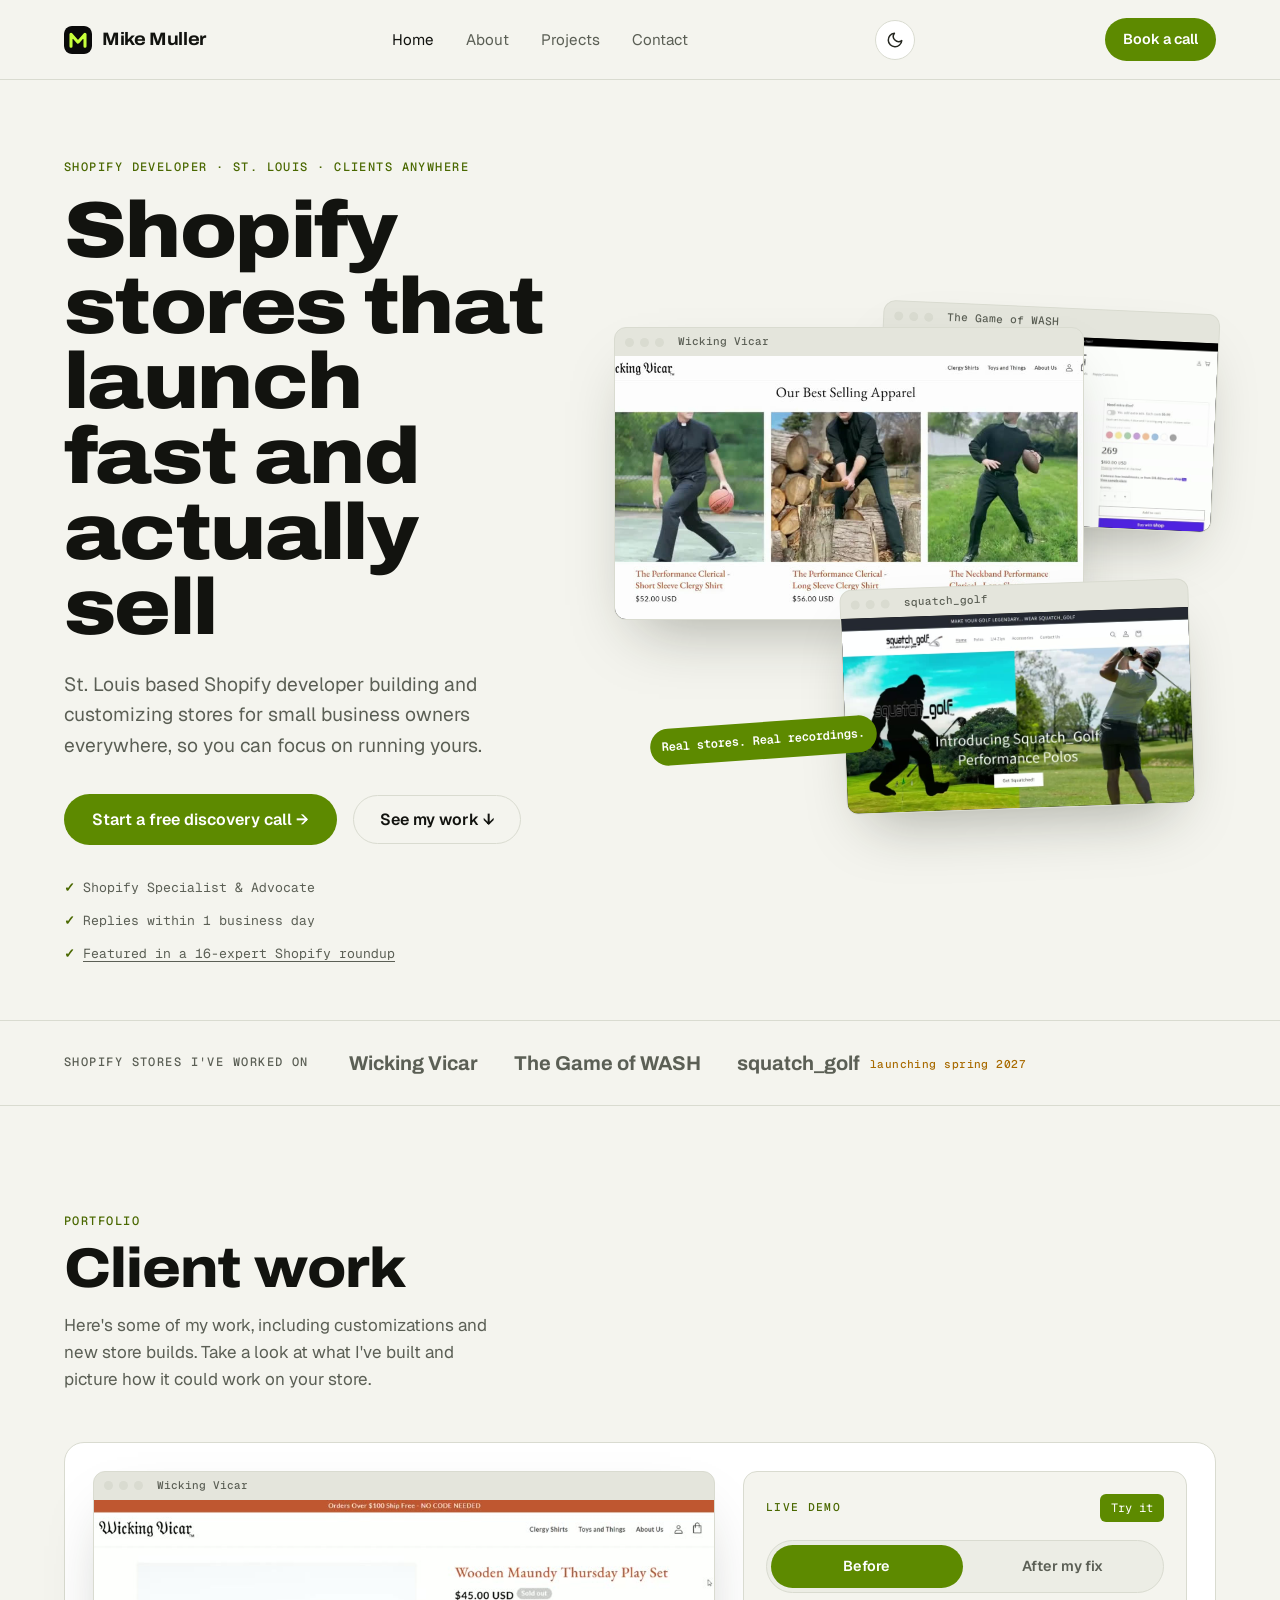
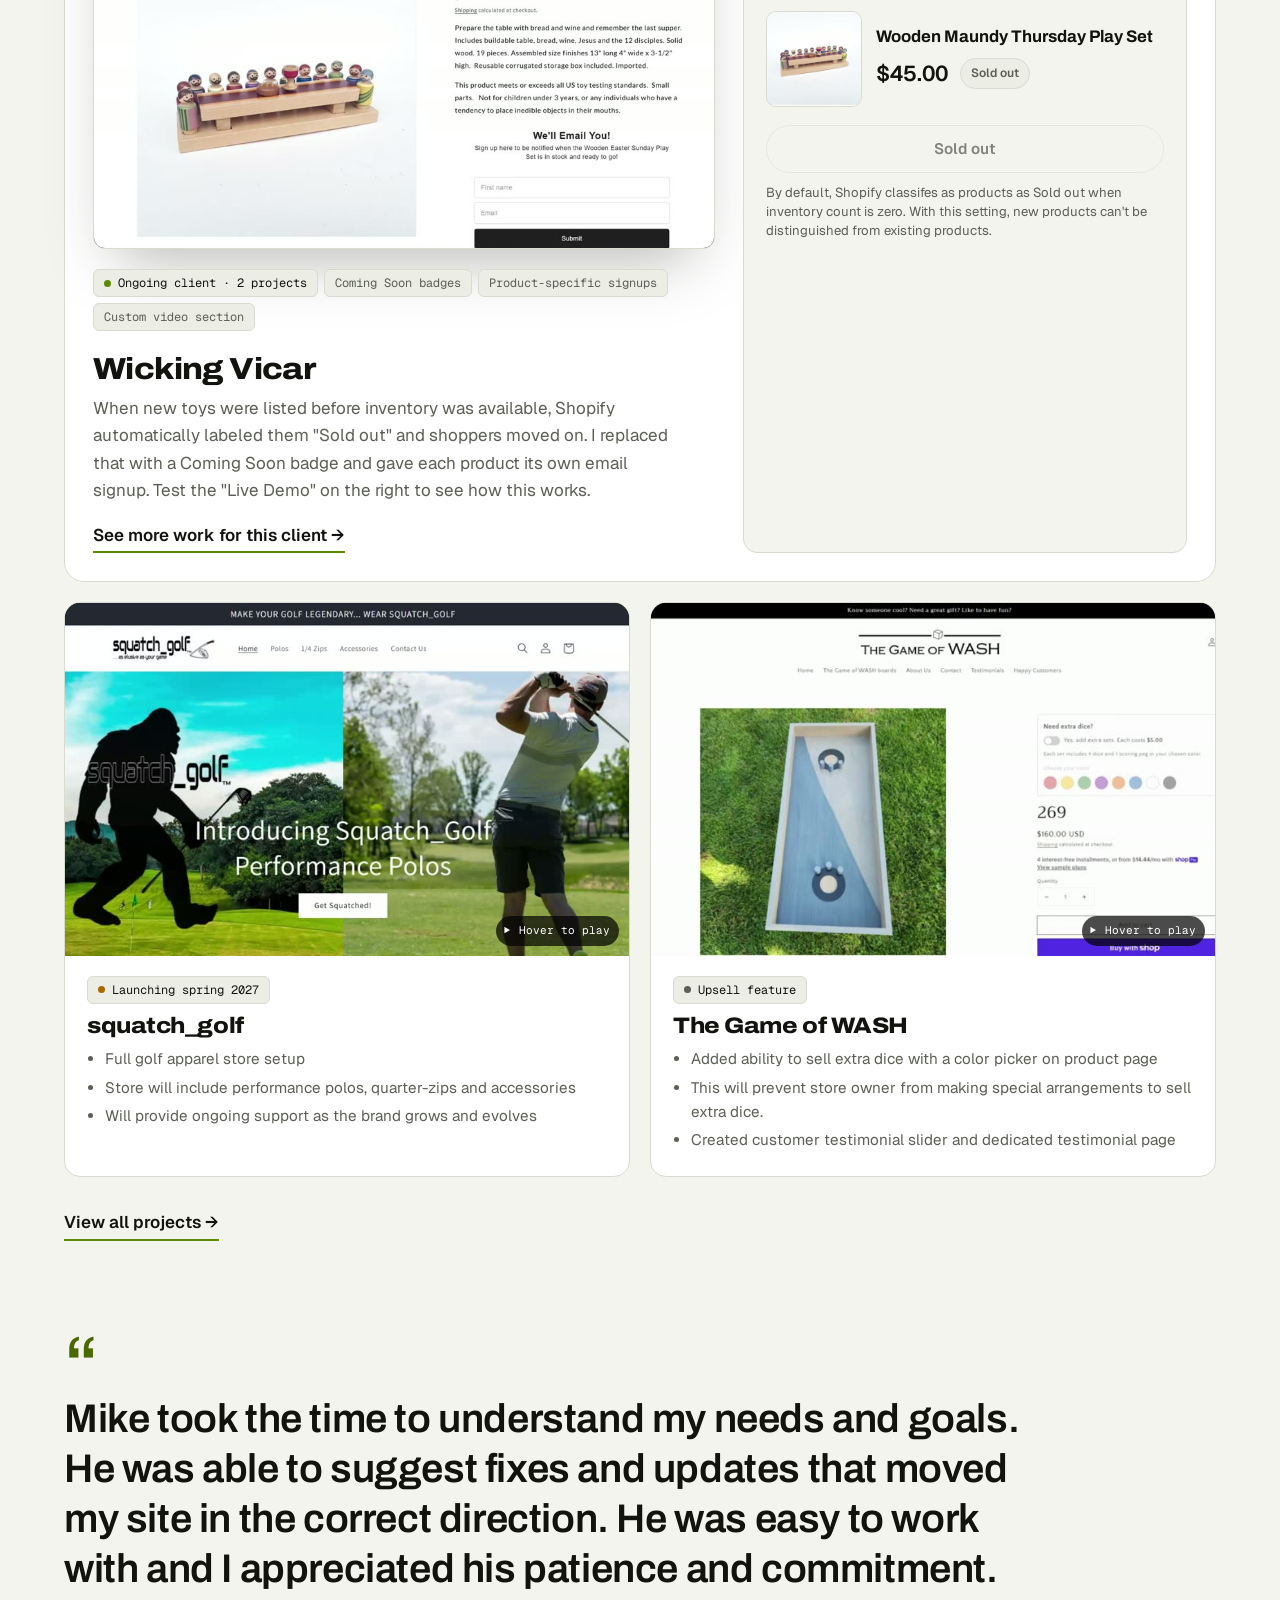
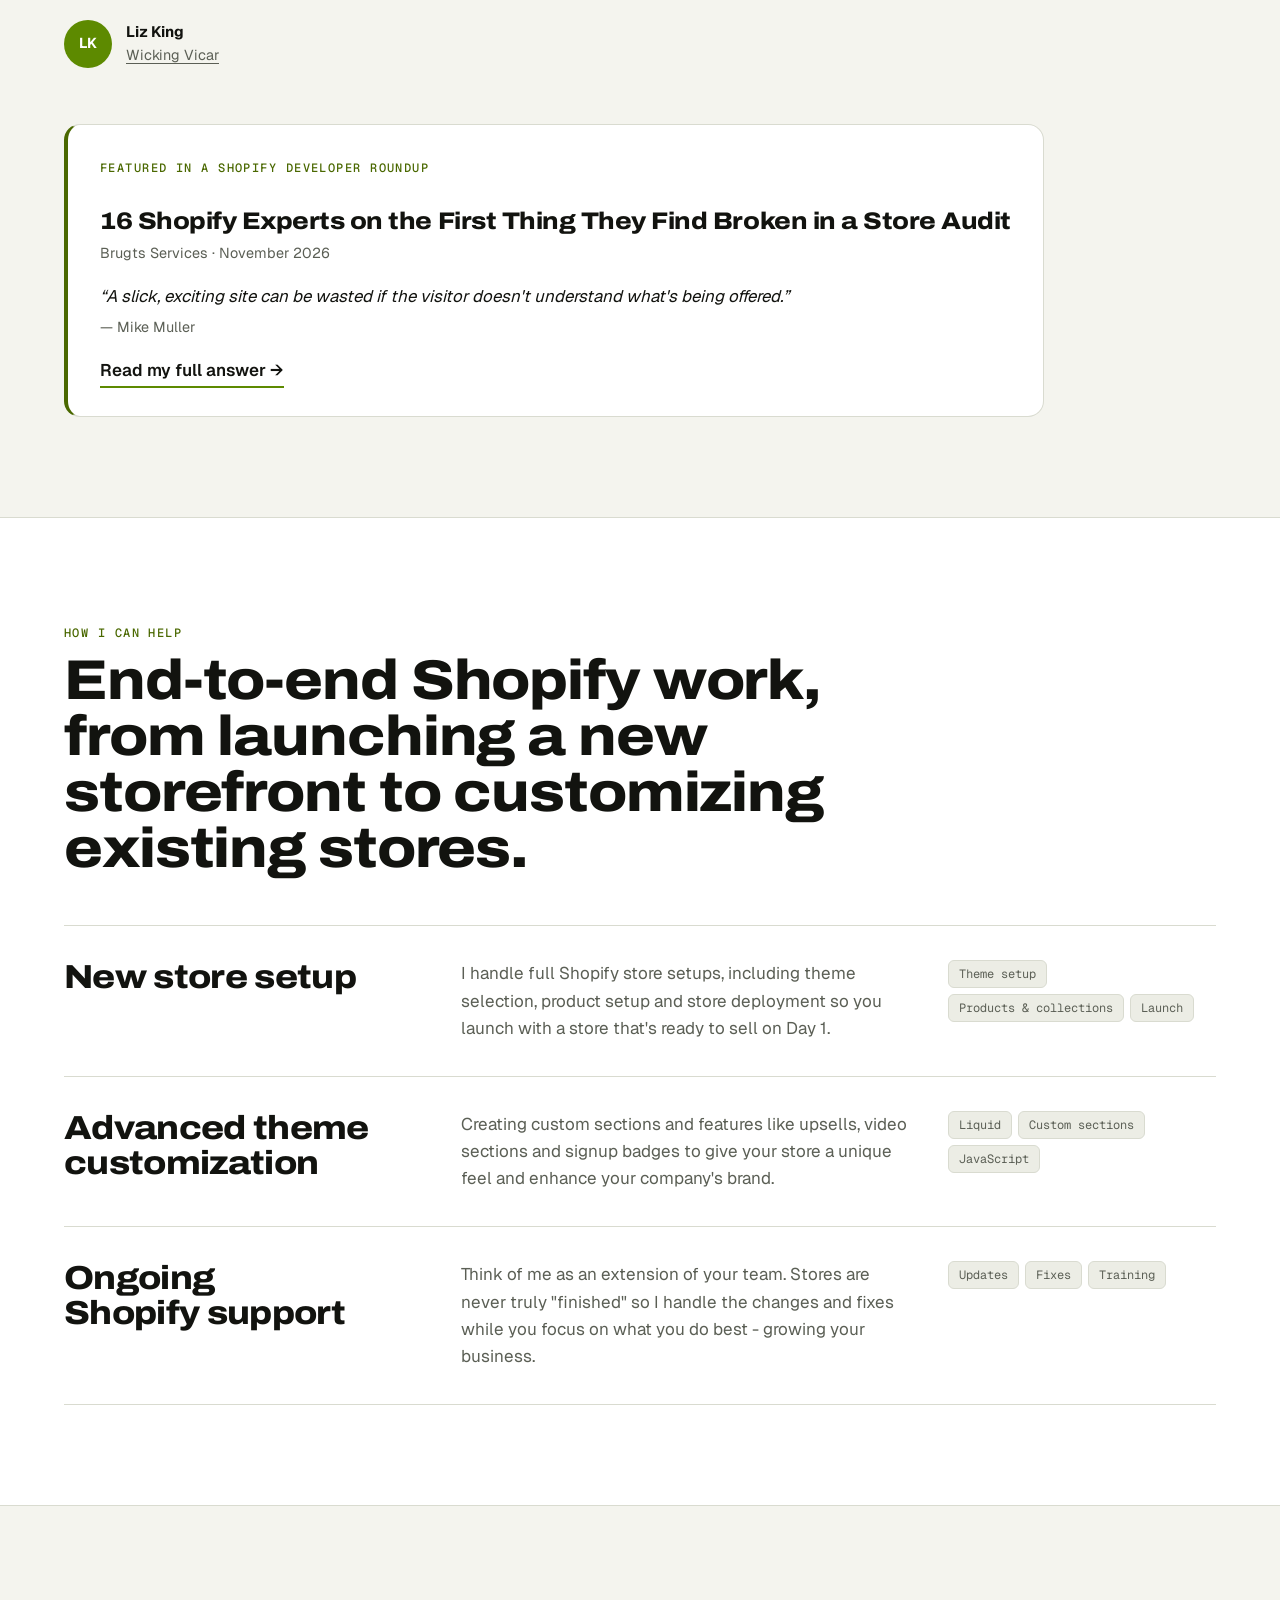
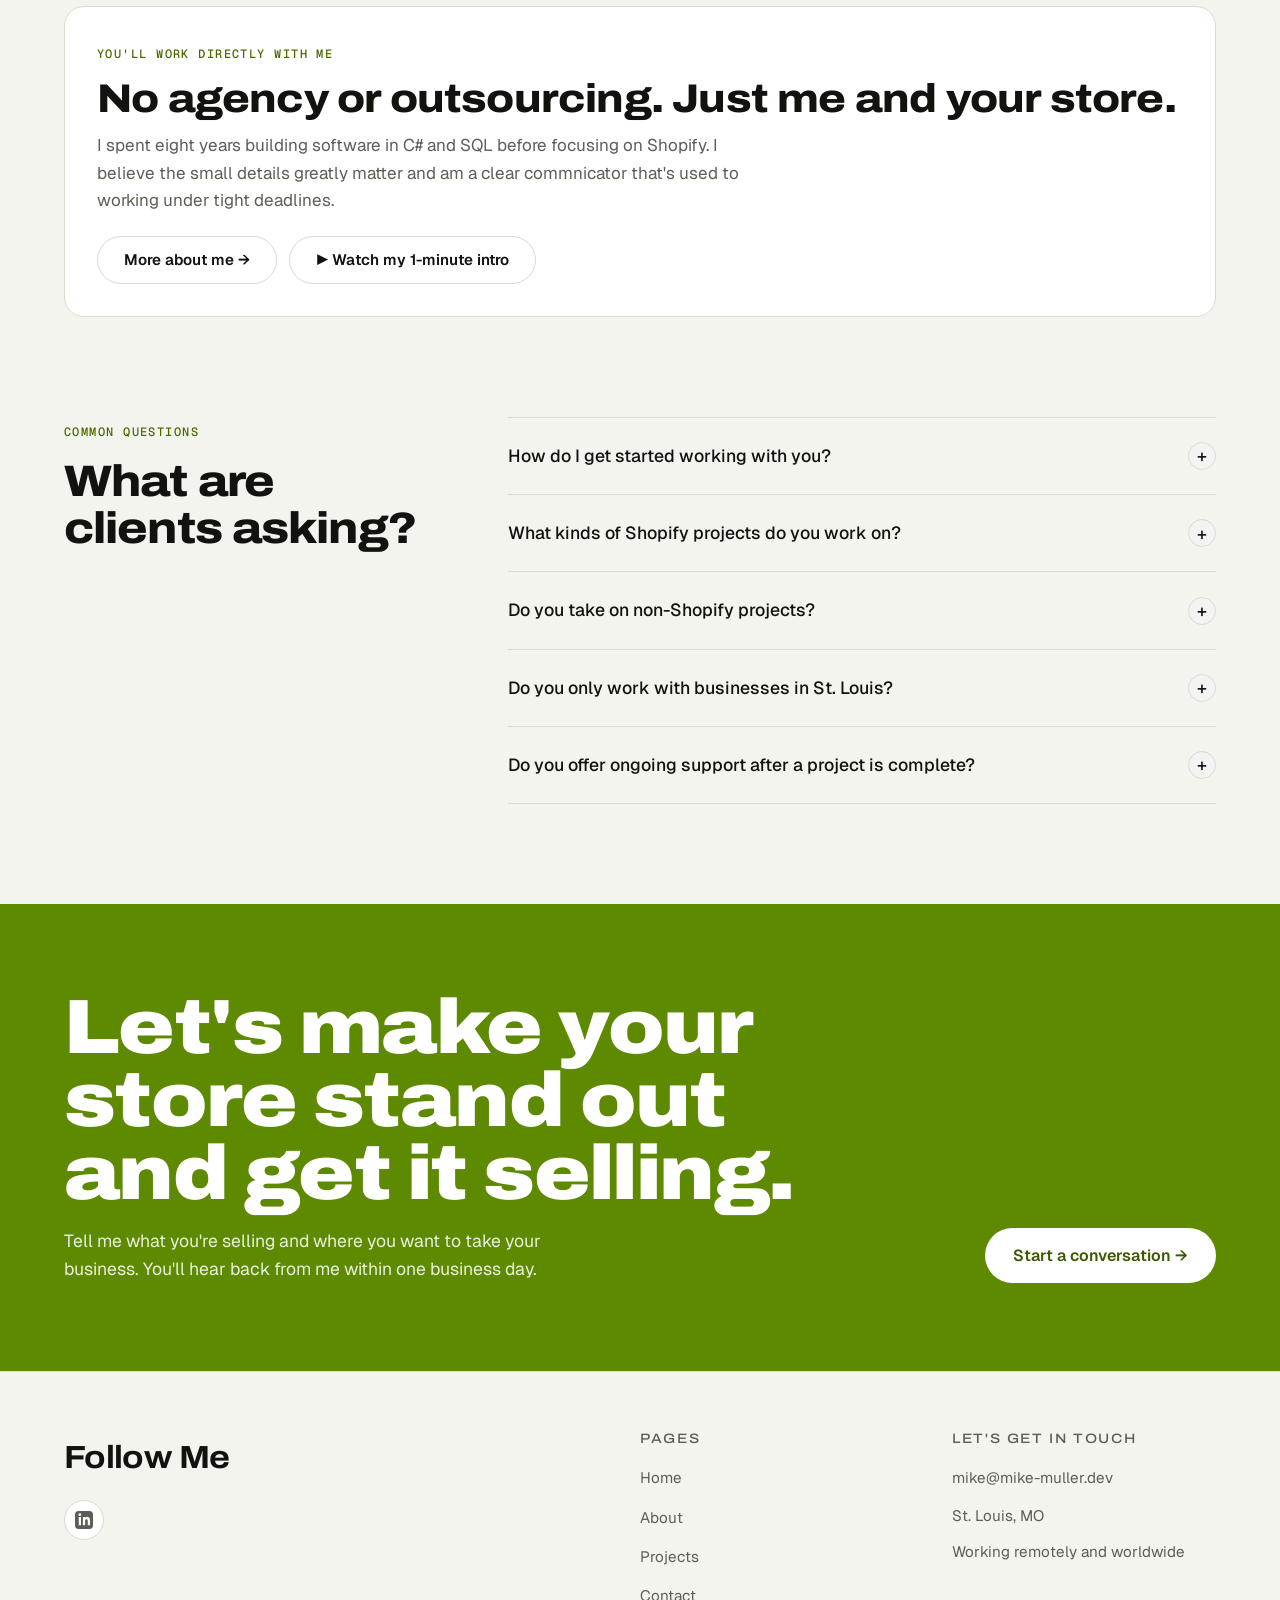
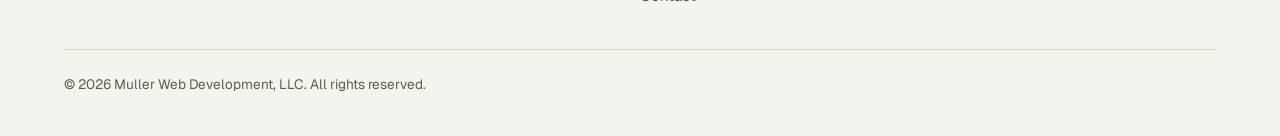
==== commit 61ffa2bc: "Goes with previous change. Has site load with white color as the default rather than black." ====
--- a/index.html
+++ b/index.html
@@ -15,9 +15,9 @@
   <meta name="twitter:card" content="summary_large_image" />
   <script>
     (function() {
-      var prefersLight = false;
-      try { prefersLight = localStorage.getItem('theme') === 'light'; } catch (e) {}
-      if (prefersLight) document.documentElement.setAttribute('data-theme', 'light');
+      var prefersDark = false;
+      try { prefersDark = localStorage.getItem('theme') === 'dark'; } catch (e) {}
+      if (!prefersDark) document.documentElement.setAttribute('data-theme', 'light');
     })();
   </script>
   <link rel="preconnect" href="https://fonts.googleapis.com">
--- a/css/styles.css
+++ b/css/styles.css
@@ -15,8 +15,8 @@
 a { color: inherit; text-decoration: none; }
 button { font: inherit; cursor: pointer; border: none; background: none; color: inherit; }
 
-/* Dark is the default theme. [data-theme="light"] is set only when a visitor
-   picks light with the toggle (see the inline script in each page's <head>). */
+/* Light is the default theme: the inline script in each page's <head> sets
+   [data-theme="light"] unless a visitor picked dark with the toggle. These :root values are the dark theme. */
 :root {
   --bg: #0d0e0c;
   --bg-elev: #161814;
